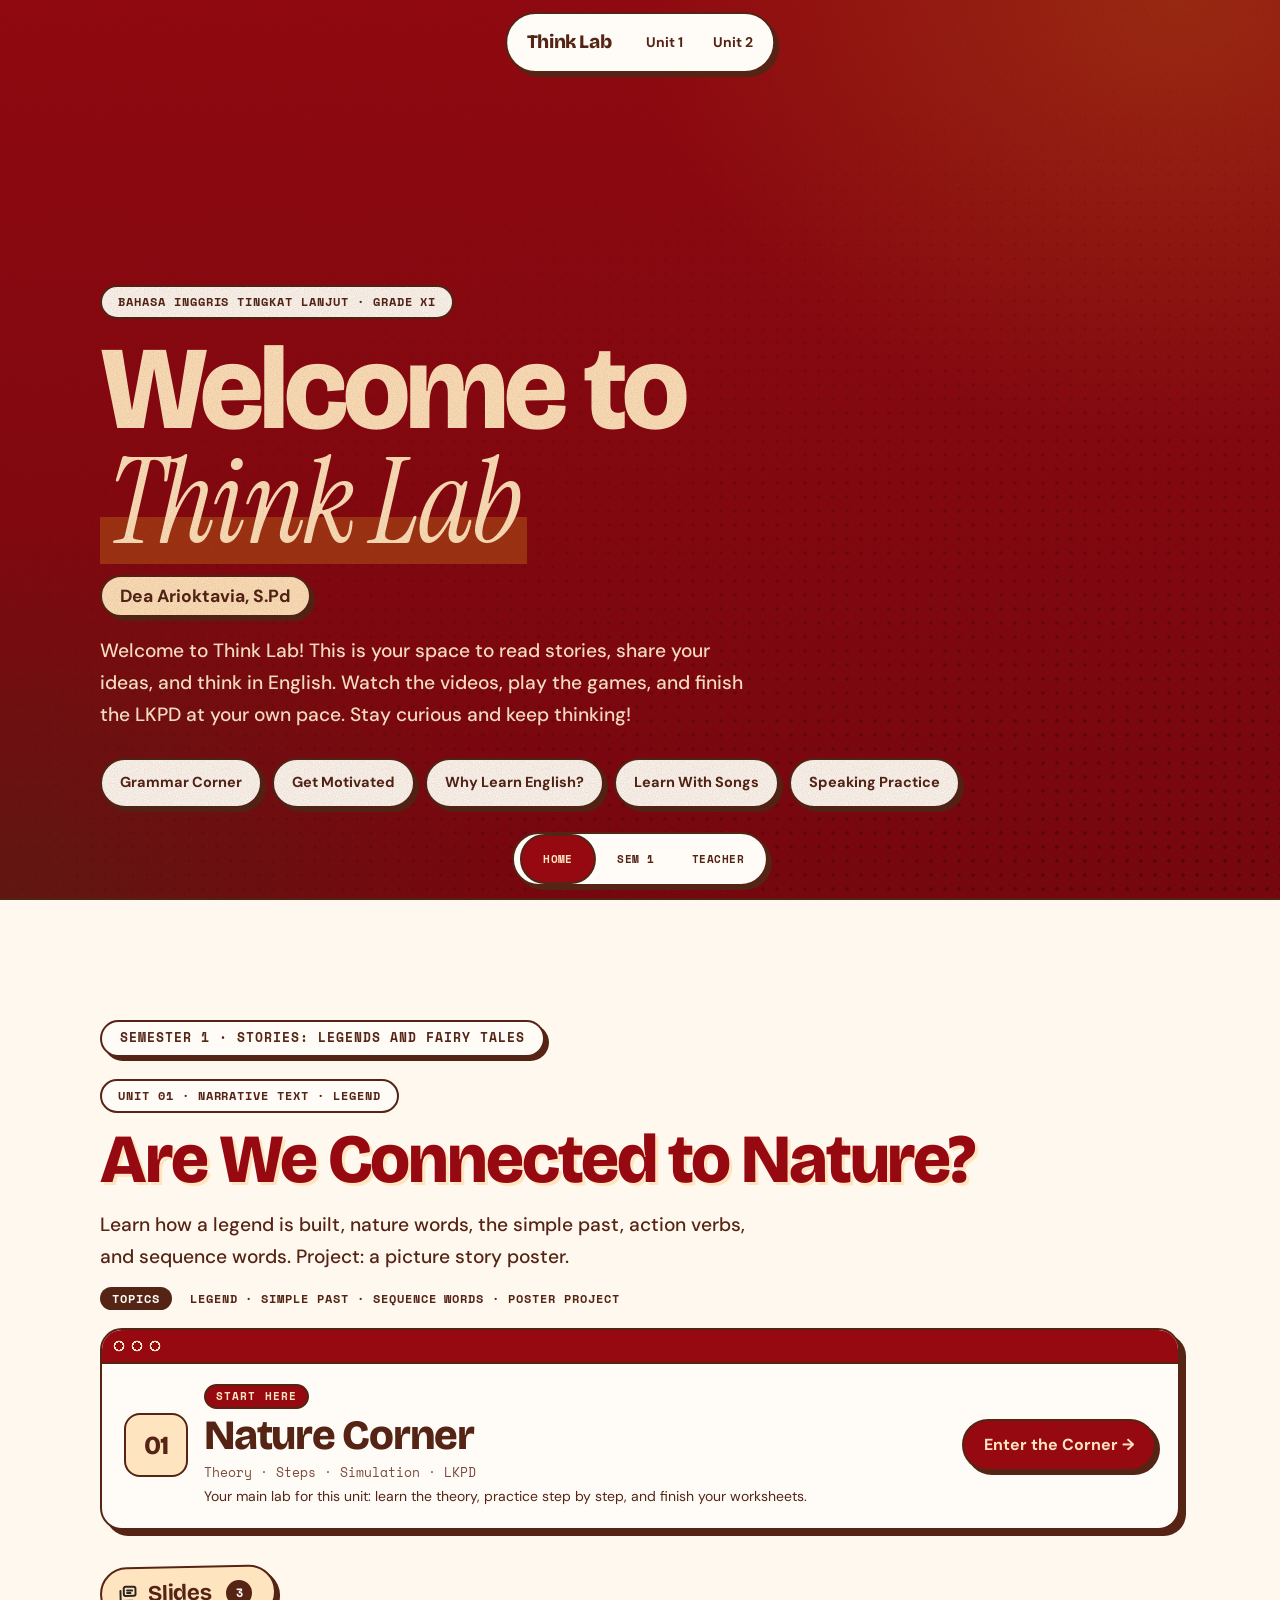
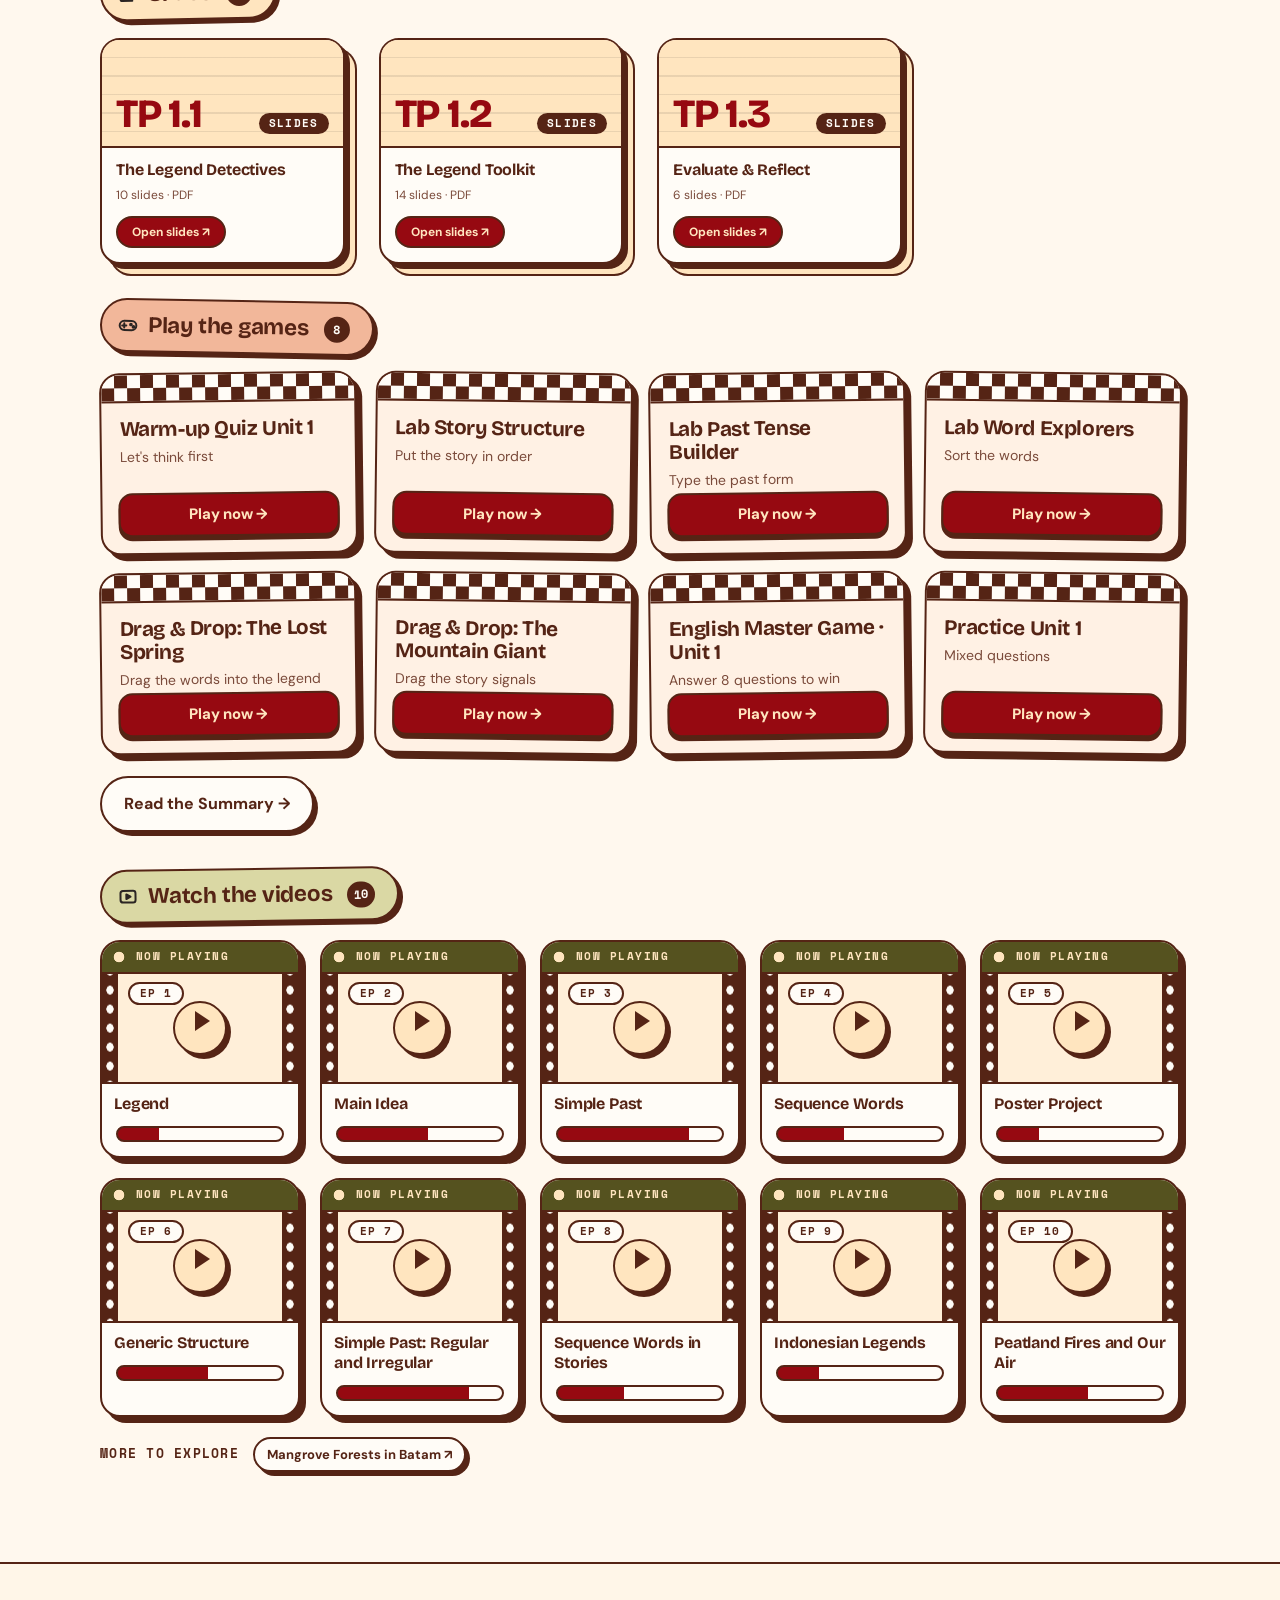
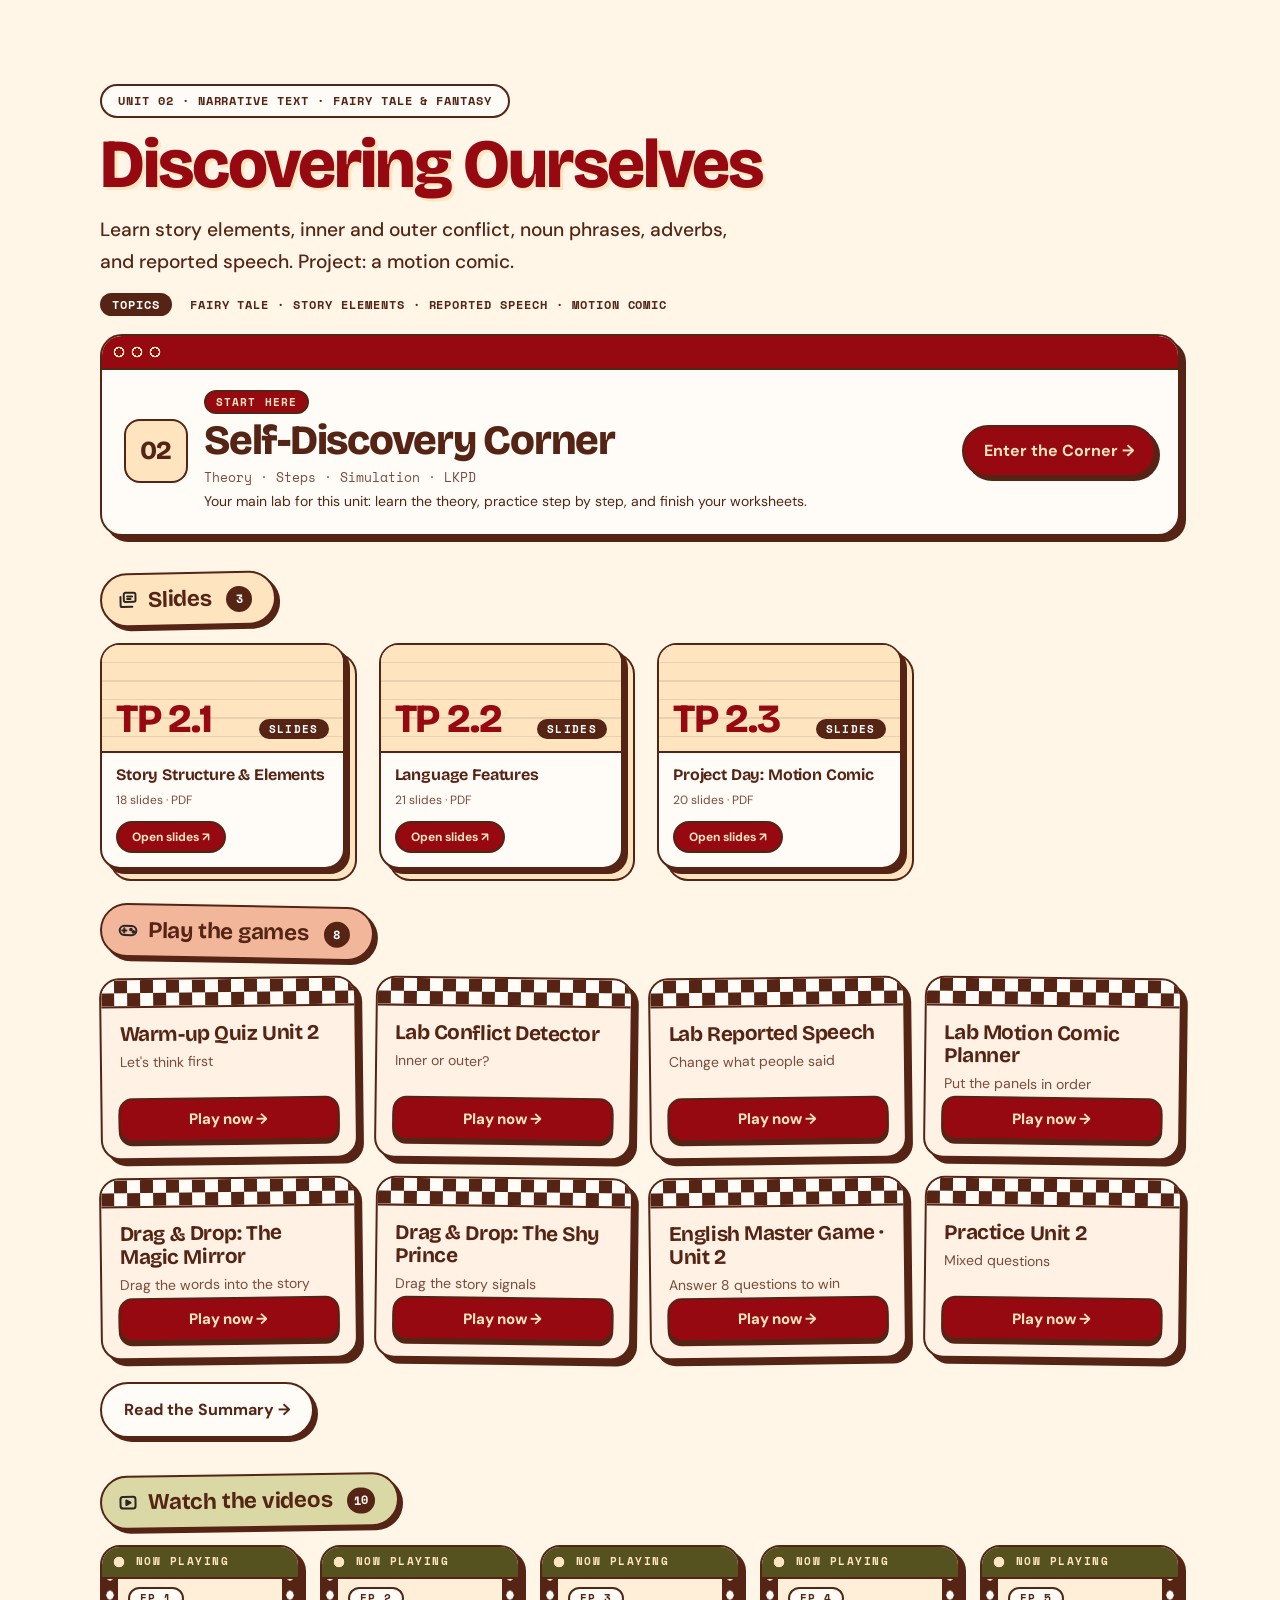
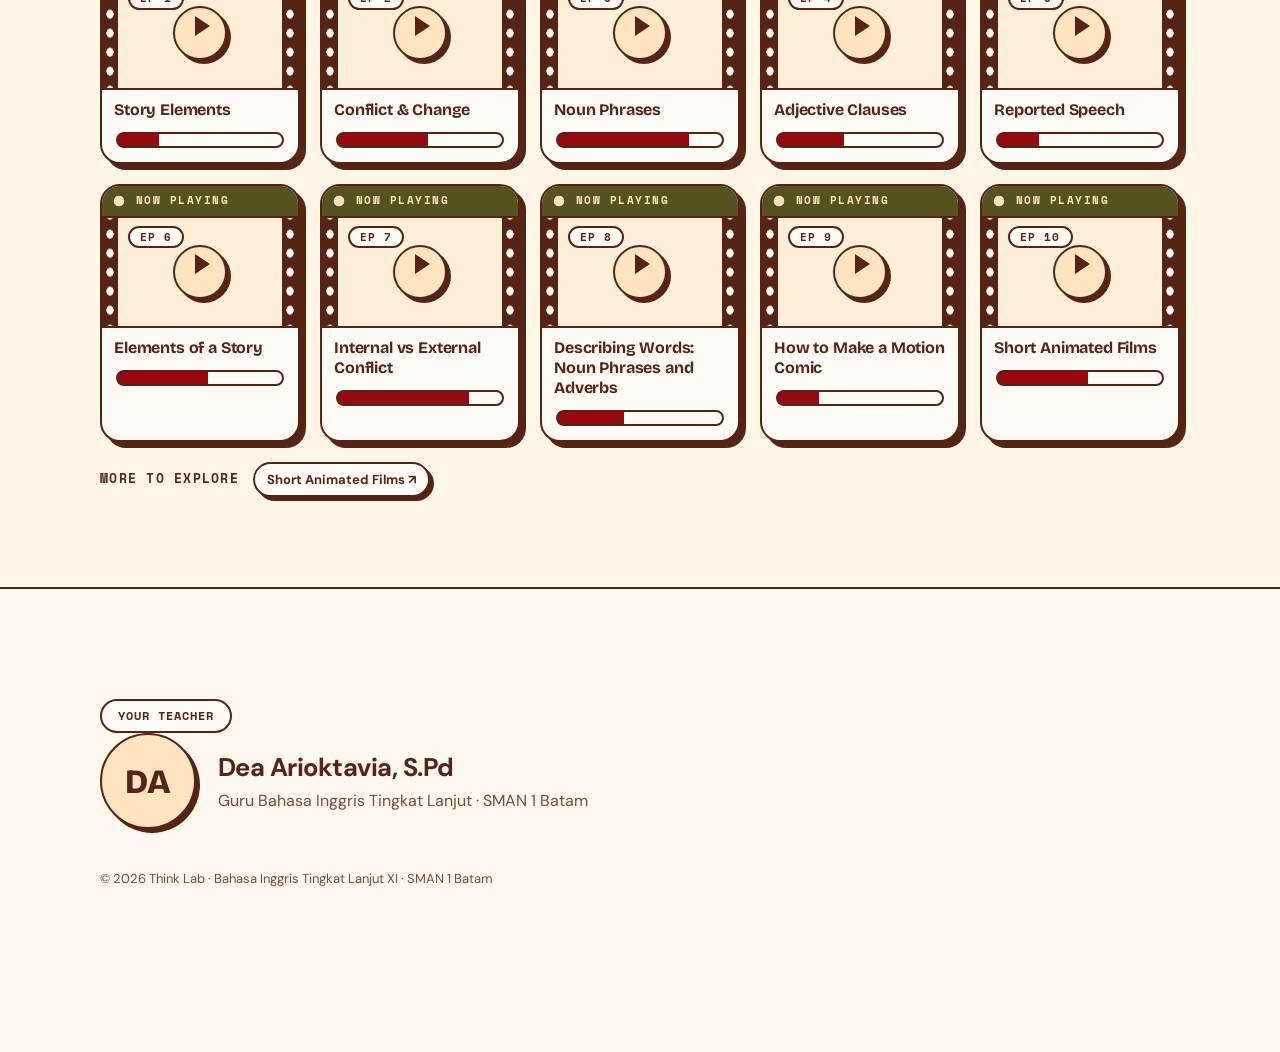
==== index.html @ 79322ef4 "Update index.htmlBump script versions for drag games" ====
<!doctype html>
<html lang="en">
<head>
<meta charset="utf-8">
<meta name="viewport" content="width=device-width, initial-scale=1, viewport-fit=cover">
<meta name="theme-color" content="#F2B5A7">
<title>Think Lab</title>
<link rel="preconnect" href="https://fonts.googleapis.com">
<link href="https://fonts.googleapis.com/css2?family=Bricolage+Grotesque:opsz,wght@12..96,400..800&family=DM+Sans:wght@400;500;600;700&family=Instrument+Serif:ital@0;1&family=Space+Mono:wght@400;700&display=swap" rel="stylesheet">
<link rel="stylesheet" href="style.css?v=1795030000">
<link rel="stylesheet" href="retro.css?v=1795030000">
<link rel="stylesheet" href="neo.css?v=1795037000">
</head>
<body>
<!-- SVG lens filter: refraction for the glass (Chromium) -->
<svg width="0" height="0" style="position:absolute" aria-hidden="true">
  <filter id="lens" x="-10%" y="-10%" width="120%" height="120%">
    <feTurbulence type="fractalNoise" baseFrequency="0.012 0.018" numOctaves="2" seed="7" result="n"/>
    <feGaussianBlur in="n" stdDeviation="2" result="nb"/>
    <feDisplacementMap in="SourceGraphic" in2="nb" scale="22" xChannelSelector="R" yChannelSelector="G"/>
  </filter>
</svg>

<!-- ===== Layer 1: content (full-bleed) ===== -->
<main id="content">
  <section class="hero tone-dark" id="beranda" data-tab="beranda"></section>
  <div id="sems"></div>
  <section class="plain tone-light" id="profil" data-tab="profil"></section>
</main>

<!-- ===== Layer 2: floating controls ===== -->
<header class="topbar glass regular" id="topbar">
  <a class="brand" href="#beranda"><span>Think Lab</span></a>
  <nav class="seg" id="seg"><i class="blob" id="segBlob"></i></nav>
</header>
<nav class="tabbar glass regular" id="tabbar"><i class="blob" id="tabBlob"></i></nav>

<div class="scrim" id="scrim" hidden></div>
<div class="sheet glass regular" id="sheet" hidden role="dialog" aria-modal="true">
  <div class="sheet-head"><b id="mt"></b><button class="xbtn glass clear" id="mx" aria-label="Tutup">✕</button></div>
  <div class="sheet-body" id="mb"></div>
</div>

<script src="data.js?v=1795340000"></script>
<script src="app.js?v=1795340000"></script>
</body>
</html>
---- style.css ----
/* =========================================================
   Lab English XI — Liquid Glass
   Layer 1 = content (full-bleed) · Layer 2 = floating glass controls
   ========================================================= */
:root{
  --font:-apple-system,BlinkMacSystemFont,"SF Pro Display","SF Pro Text",Inter,system-ui,sans-serif;
  --spring:cubic-bezier(.34,1.56,.64,1);
  --ease:cubic-bezier(.2,.8,.2,1);
  --ink:#111114; --ink2:#55556a; --paper:#f5f5f8; --paper2:#ffffff;
  --accent:#0a84ff;
  --r-xl:36px; --pad:10px; /* concentric: inner radius = outer − padding */
}
@media (prefers-color-scheme:dark){:root:not([data-theme="light"]){--ink:#f4f4f7;--ink2:#a4a4b4;--paper:#0d0d12;--paper2:#18181f}}
*{box-sizing:border-box;-webkit-tap-highlight-color:transparent}
html{scroll-behavior:smooth;scroll-padding-top:90px}
body{margin:0;font-family:var(--font);color:var(--ink);background:var(--paper);-webkit-font-smoothing:antialiased;line-height:1.5}
button{font:inherit;color:inherit;cursor:pointer;border:0;background:none}
a{color:inherit}

/* ---------- Glass material ---------- */
.glass{
  position:relative;isolation:isolate;
  --tint:255,255,255; --alpha:.16; --blur:10px;
  background:rgba(var(--tint),var(--alpha));
  -webkit-backdrop-filter:blur(var(--blur)) saturate(190%) brightness(1.04);
  backdrop-filter:blur(var(--blur)) saturate(190%) brightness(1.04);
  box-shadow:
    inset 0 1px 0 rgba(255,255,255,.55),         /* top specular line */
    inset 0 -1px 0 rgba(255,255,255,.12),
    inset 0 0 0 .5px rgba(255,255,255,.18),
    0 10px 30px -8px rgba(0,0,0,.22),            /* soft float shadow */
    0 2px 6px -2px rgba(0,0,0,.12);
}
html.lens .glass{backdrop-filter:url(#lens) blur(var(--blur)) saturate(190%) brightness(1.04)}
/* specular rim: bright on upper-left, faint elsewhere */
.glass::before{content:"";position:absolute;inset:0;border-radius:inherit;padding:1.2px;pointer-events:none;z-index:-1;
  background:linear-gradient(140deg,rgba(255,255,255,.85),rgba(255,255,255,.12) 28%,rgba(255,255,255,0) 50%,rgba(255,255,255,.08) 72%,rgba(255,255,255,.45));
  -webkit-mask:linear-gradient(#000 0 0) content-box,linear-gradient(#000 0 0);-webkit-mask-composite:xor;mask-composite:exclude}
/* moving highlight: follows pointer / device tilt */
.glass::after{content:"";position:absolute;inset:0;border-radius:inherit;pointer-events:none;z-index:-1;
  background:radial-gradient(160px 120px at var(--mx,30%) var(--my,0%),rgba(255,255,255,.35),transparent 70%);
  opacity:.7;mix-blend-mode:soft-light;transition:opacity .3s}
.glass.regular{--alpha:.22;--blur:18px}
.glass.clear{--alpha:.07;--blur:4px}
/* adaptive tint: controls flip when sitting over light content */
.on-light .glass.regular,.glass.regular.on-light{--tint:255,255,255;--alpha:.62;color:#111114}
.on-dark .glass.regular,.glass.regular.on-dark{--tint:30,30,40;--alpha:.28;color:#fff}

/* ---------- Floating top bar ---------- */
.topbar{position:fixed;z-index:30;top:max(12px,env(safe-area-inset-top));left:50%;transform:translateX(-50%);
  display:flex;align-items:center;gap:6px;padding:6px;border-radius:999px;max-width:calc(100vw - 24px);
  transition:transform .5s var(--spring),padding .4s var(--spring),background .4s,color .4s}
.brand{display:flex;align-items:center;gap:6px;padding:8px 14px;font-weight:800;text-decoration:none;white-space:nowrap;letter-spacing:-.01em}
.back{width:38px;height:38px;flex:none;border-radius:50%;display:grid;place-items:center;text-decoration:none;font-size:18px;opacity:.8}
.back:hover{opacity:1;background:rgba(127,127,127,.15)}
.seg{position:relative;display:flex;gap:2px;overflow-x:auto;scrollbar-width:none}
.seg a{position:relative;z-index:1;padding:8px 14px;border-radius:999px;text-decoration:none;font-size:14px;font-weight:600;white-space:nowrap;transition:transform .3s var(--spring),opacity .3s}
.seg a:active{transform:scale(.92)}
.blob{position:absolute;z-index:0;top:0;bottom:0;border-radius:999px;background:rgba(255,255,255,.28);
  box-shadow:inset 0 1px 0 rgba(255,255,255,.6),0 4px 14px -4px rgba(0,0,0,.25);
  transition:left .55s var(--spring),width .38s var(--spring),opacity .3s}
.on-light .blob{background:rgba(0,0,0,.07);box-shadow:inset 0 1px 0 rgba(255,255,255,.9),0 4px 14px -6px rgba(0,0,0,.25)}

/* ---------- Floating tab bar (shrinks on scroll) ---------- */
.tabbar{position:fixed;z-index:30;bottom:max(14px,env(safe-area-inset-bottom));left:50%;transform:translateX(-50%);
  display:flex;gap:2px;padding:6px;border-radius:999px;transition:padding .45s var(--spring),transform .45s var(--spring),background .4s,color .4s}
.tabbar a{position:relative;z-index:1;display:flex;flex-direction:column;align-items:center;gap:1px;min-width:64px;padding:7px 12px;border-radius:999px;text-decoration:none;
  transition:min-width .45s var(--spring),padding .45s var(--spring),transform .25s var(--spring)}
.tabbar a b{font-size:21px;line-height:1.1;transition:transform .35s var(--spring)}
.tabbar a span{font-size:11px;font-weight:600;max-height:16px;overflow:hidden;transition:max-height .35s var(--ease),opacity .25s}
.tabbar a:active{transform:scale(.88)}
.tabbar a.on b{transform:scale(1.12)}
body.compact .tabbar{padding:4px;transform:translateX(-50%) scale(.9)}
body.compact .tabbar a{min-width:46px;padding:7px 8px}
body.compact .tabbar a span{max-height:0;opacity:0}
body.compact .topbar{transform:translateX(-50%) translateY(-6px) scale(.94)}

/* ---------- Content layer ---------- */
.hero,.unit{position:relative;overflow:hidden;color:#fff;padding:120px max(24px,calc((100vw - 1080px)/2)) 90px}
.hero{min-height:100svh;display:flex;flex-direction:column;justify-content:flex-end;
  background:radial-gradient(60% 50% at 15% 20%,#5b5cff 0%,transparent 60%),radial-gradient(50% 50% at 85% 25%,#ff6fb1 0%,transparent 60%),
  radial-gradient(60% 60% at 70% 90%,#ffb35c 0%,transparent 60%),radial-gradient(50% 50% at 20% 85%,#22c1c3 0%,transparent 60%),#2a1470}
.mesh{position:absolute;inset:-20%;z-index:0;pointer-events:none}
.mesh i{position:absolute;width:42vmax;height:42vmax;border-radius:50%;filter:blur(60px);opacity:.55;animation:drift 22s var(--ease) infinite alternate}
.mesh i:nth-child(2){animation-delay:-7s;animation-duration:26s}.mesh i:nth-child(3){animation-delay:-14s;animation-duration:30s}
@keyframes drift{0%{transform:translate(0,0) scale(1)}50%{transform:translate(12vw,-8vh) scale(1.15)}100%{transform:translate(-6vw,10vh) scale(.95)}}
.hero>*:not(.mesh),.unit>*:not(.mesh){position:relative;z-index:1}
.eyebrow{font-size:13px;font-weight:700;letter-spacing:.12em;text-transform:uppercase;opacity:.85;margin:0 0 10px}
.display{font-size:clamp(2.6rem,7.5vw,5.6rem);font-weight:900;line-height:.98;letter-spacing:-.035em;margin:0 0 18px;max-width:900px}
.lede{font-size:clamp(1.05rem,1.6vw,1.3rem);max-width:640px;opacity:.92;margin:0 0 28px}
.chips{display:flex;flex-wrap:wrap;gap:10px}
.chip{display:inline-flex;align-items:center;gap:8px;padding:12px 18px;border-radius:999px;color:#fff;text-decoration:none;font-weight:600;font-size:14.5px;
  transition:transform .35s var(--spring)}
.chip:hover{transform:translateY(-2px) scale(1.03)}.chip:active{transform:scale(.95)}

.unit{min-height:92svh;background:var(--bg)}
.u-top{display:flex;align-items:center;gap:14px;margin-bottom:6px}
.u-emoji{font-size:44px;line-height:1;filter:drop-shadow(0 6px 14px rgba(0,0,0,.25))}
.u-title{font-size:clamp(2.1rem,5.5vw,4rem);font-weight:900;line-height:1;letter-spacing:-.03em;margin:4px 0 14px;max-width:880px}
.u-desk{max-width:720px;font-size:1.05rem;opacity:.92;margin:0 0 18px}
.u-tags{display:flex;flex-wrap:wrap;gap:8px;margin-bottom:34px}
.u-tags span{padding:7px 14px;border-radius:999px;font-size:13px;font-weight:600}
/* one glass container groups all activities (Clear variant over media) */
.panel{border-radius:var(--r-xl);padding:var(--pad);max-width:1080px}
.acts{display:grid;grid-template-columns:repeat(auto-fill,minmax(240px,1fr));gap:6px}
.act{display:flex;align-items:center;gap:14px;padding:14px 16px;border-radius:calc(var(--r-xl) - var(--pad));text-align:left;color:#fff;
  transition:transform .35s var(--spring),background .25s}
.act:hover{background:rgba(255,255,255,.12)}
.act:active{transform:scale(.96)}
.act .i{width:46px;height:46px;flex:none;border-radius:50%;display:grid;place-items:center;font-size:22px;background:rgba(255,255,255,.18);box-shadow:inset 0 1px 0 rgba(255,255,255,.45)}
.act b{display:block;font-size:15.5px;font-weight:700;letter-spacing:-.01em}
.act small{opacity:.8;font-size:13px}
.act .best{margin-left:auto;padding:4px 10px;border-radius:999px;background:rgba(255,255,255,.9);color:#111;font-size:12px;font-weight:700;white-space:nowrap}
.u-row{display:flex;flex-wrap:wrap;gap:10px;align-items:center;margin-top:22px}
.u-row .lbl{font-size:13px;font-weight:700;opacity:.8;margin-right:4px}
.cta{padding:14px 22px;border-radius:999px;font-weight:700;background:#fff;color:#111;box-shadow:0 10px 30px -10px rgba(0,0,0,.4);transition:transform .35s var(--spring)}
.cta:hover{transform:scale(1.04)}.cta:active{transform:scale(.95)}
.sem-label{display:inline-block;padding:7px 14px;border-radius:999px;font-size:12.5px;font-weight:700;letter-spacing:.06em;text-transform:uppercase;margin-bottom:22px}

.plain{padding:110px max(24px,calc((100vw - 1080px)/2)) 70px;background:var(--paper)}
#profil{padding-bottom:150px}
.plain h2{font-size:clamp(2rem,5vw,3.2rem);font-weight:900;letter-spacing:-.03em;margin:0 0 8px}
.plain p.sub{color:var(--ink2);font-size:1.1rem;margin:0 0 26px;max-width:640px}
.list{border-radius:28px;padding:8px;background:var(--paper2);box-shadow:0 20px 50px -24px rgba(0,0,0,.25)}
.list a{display:flex;justify-content:space-between;align-items:center;gap:12px;padding:16px 18px;border-radius:20px;text-decoration:none;font-weight:600;transition:background .2s,transform .3s var(--spring)}
.list a:hover{background:rgba(127,127,140,.1)}.list a:active{transform:scale(.98)}
.list a span{color:var(--ink2)}
.prof{display:flex;align-items:center;gap:22px}
.ava{width:96px;height:96px;border-radius:50%;flex:none;display:grid;place-items:center;font-size:34px;font-weight:900;color:#fff;background:conic-gradient(from 210deg,#5b5cff,#ff6fb1,#ffb35c,#22c1c3,#5b5cff);box-shadow:0 14px 30px -10px rgba(91,92,255,.6)}
.prof h3{margin:0;font-size:1.6rem;letter-spacing:-.02em}.prof p{margin:2px 0 0;color:var(--ink2)}
.foot{margin-top:40px;color:var(--ink2);font-size:13px}

/* ---------- Sheet (morphs from the tapped control) ---------- */
.scrim{position:fixed;inset:0;z-index:40;background:rgba(10,8,20,.28);transition:opacity .35s}
.scrim[hidden]{display:block;opacity:0;pointer-events:none}
.sheet{position:fixed;z-index:41;left:50%;top:50%;width:min(680px,calc(100vw - 24px));max-height:min(86svh,820px);transform:translate(-50%,-50%);
  display:flex;flex-direction:column;border-radius:36px;padding:10px;--alpha:.72;--blur:30px;color:var(--ink)}
.sheet[hidden]{display:none}
@media (prefers-color-scheme:dark){:root:not([data-theme="light"]) .sheet{--tint:28,28,36;--alpha:.78}}
.sheet-head{display:flex;justify-content:space-between;align-items:center;gap:10px;padding:10px 10px 10px 16px}
.sheet-head b{font-size:1.15rem;letter-spacing:-.01em}
.xbtn{width:40px;height:40px;flex:none;border-radius:50%;font-size:15px;transition:transform .3s var(--spring)}
.xbtn:active{transform:scale(.85)}
.sheet-body{overflow-y:auto;padding:4px 16px 16px;border-radius:26px}

/* activity UI inside the sheet (no hard borders: light, shadow, spacing) */
.intro{color:var(--ink2);margin:0 0 14px}
.prog{height:6px;border-radius:99px;background:rgba(127,127,140,.18);overflow:hidden;margin-bottom:16px}
.prog i{display:block;height:100%;border-radius:99px;background:var(--accent);transition:width .5s var(--spring)}
.q{font-size:1.25rem;font-weight:700;letter-spacing:-.01em;margin:0 0 16px}
.opt{display:block;width:100%;text-align:left;margin:8px 0;padding:15px 20px;border-radius:999px;background:rgba(127,127,140,.12);font-weight:500;
  transition:transform .3s var(--spring),background .2s,box-shadow .3s}
.opt:hover:not(:disabled){background:rgba(127,127,140,.2)}
.opt:active:not(:disabled){transform:scale(.97)}
.opt.right{background:#30d158;color:#fff;box-shadow:0 8px 24px -8px #30d158;transform:scale(1.02)}
.opt.wrong{background:#ff453a;color:#fff;animation:shake .4s}
.opt.gone{opacity:0;transform:scale(.6);pointer-events:none}
@keyframes shake{25%{transform:translateX(-6px)}75%{transform:translateX(6px)}}
.row{display:flex;gap:10px;flex-wrap:wrap;align-items:center;margin-top:18px}
.btn{padding:13px 22px;border-radius:999px;font-weight:700;background:var(--accent);color:#fff;box-shadow:0 10px 24px -10px var(--accent);transition:transform .3s var(--spring)}
.btn:active{transform:scale(.94)}
.btn.alt{background:rgba(127,127,140,.14);color:var(--ink);box-shadow:none}
.fb{font-weight:600;margin:12px 0 0}
.sort{list-style:none;padding:0;margin:0}
.sort li{display:flex;gap:12px;align-items:center;padding:12px 12px 12px 18px;margin:8px 0;border-radius:24px;background:rgba(127,127,140,.1);transition:transform .45s var(--spring),background .3s}
.sort li span.t{flex:1}
.mv{display:flex;flex-direction:column;gap:4px}
.mv button{width:34px;height:26px;border-radius:999px;background:rgba(127,127,140,.18);font-size:12px;transition:transform .25s var(--spring)}
.mv button:active{transform:scale(.85)}
.sort li.right,.cl.right,.fi.right{background:rgba(48,209,88,.18)}
.sort li.wrong,.cl.wrong,.fi.wrong{background:rgba(255,69,58,.16)}
.tag{display:inline-block;font-size:11px;font-weight:800;padding:3px 9px;border-radius:999px;background:var(--accent);color:#fff;margin-right:6px}
.cl,.fi{padding:14px 18px;border-radius:24px;margin:8px 0;background:rgba(127,127,140,.1)}
.cl .g{display:flex;flex-wrap:wrap;gap:6px;margin-top:10px}
.cl .g button{padding:7px 14px;border-radius:999px;background:rgba(127,127,140,.16);font-size:13px;font-weight:600;transition:transform .3s var(--spring),background .2s}
.cl .g button.pick{background:var(--accent);color:#fff;transform:scale(1.05)}
.fi{display:flex;gap:10px;align-items:center;flex-wrap:wrap}
.fi input{border:0;outline:0;border-radius:999px;padding:9px 14px;width:140px;background:var(--paper2);color:var(--ink);box-shadow:inset 0 1px 3px rgba(0,0,0,.12)}
.fi input:focus{box-shadow:0 0 0 3px rgba(10,132,255,.35)}
.result{text-align:center;padding:6px}
.big{font-size:5rem;font-weight:900;letter-spacing:-.05em;line-height:1;background:linear-gradient(135deg,#5b5cff,#ff6fb1);-webkit-background-clip:text;background-clip:text;color:transparent;animation:pop .6s var(--spring)}
@keyframes pop{from{transform:scale(.4);opacity:0}}
.cert{margin:18px auto;max-width:440px;padding:18px;border-radius:26px;text-align:left;background:rgba(127,127,140,.1)}
.name{width:100%;border:0;outline:0;border-radius:999px;padding:12px 16px;margin-bottom:10px;background:var(--paper2);color:var(--ink);box-shadow:inset 0 1px 3px rgba(0,0,0,.12)}
.game{display:grid;grid-template-columns:1fr 150px;gap:18px}
.ladder{list-style:none;margin:0;padding:6px;display:flex;flex-direction:column-reverse;gap:3px;font-size:12px;border-radius:24px;background:rgba(127,127,140,.08)}
.ladder li{padding:6px 12px;border-radius:999px;color:var(--ink2);transition:all .4s var(--spring)}
.ladder li.now{background:var(--accent);color:#fff;font-weight:700;transform:scale(1.05)}
.ladder li.done{color:#30d158;font-weight:600}
.lifeline{padding:10px 18px;border-radius:999px;font-weight:800;background:linear-gradient(135deg,#ffd60a,#ff9f0a);color:#3a2a00;transition:transform .3s var(--spring)}
.lifeline:disabled{opacity:.35}
.mat h3{margin:18px 0 6px}

@media (max-width:700px){
  .brand span{display:none}
  .hero,.unit{padding:110px 20px 120px}
  .plain{padding:90px 20px 50px}
  .acts{grid-template-columns:1fr}
  .tabbar a{min-width:56px;padding:7px 8px}
  .game{grid-template-columns:1fr}.ladder{flex-direction:row-reverse;flex-wrap:wrap}
  .sheet{top:auto;bottom:10px;transform:translateX(-50%);max-height:88svh}
  .prof{flex-direction:column;align-items:flex-start}
}
@media (prefers-reduced-motion:reduce){*{animation:none!important;transition:none!important}}
/* Sheet = Regular glass tuned for reading (no lensing on large reading surfaces) */
.sheet.glass.regular{--tint:250,250,252;--alpha:.84;--blur:40px;color:#111114}
html.lens .sheet.glass{backdrop-filter:blur(40px) saturate(190%)}
@media (prefers-color-scheme:dark){:root:not([data-theme="light"]) .sheet.glass.regular{--tint:26,26,34;--alpha:.86;color:#f4f4f7}}
---- retro.css ----
/* =========================================================
   Lab English — RETRO skin (loaded after style.css)
   Keeps every motion from the Liquid Glass version: floating bars,
   sliding blob, spring presses, shrink-on-scroll, morphing sheet, drifting shapes.
   Palette: blue #367BC7 · yellow #F3BD45 · crimson #C02656 · wine #A1204D
   ========================================================= */
:root{
  --blue:#367BC7;--yellow:#F3BD45;--red:#C02656;--wine:#A1204D;
  --cream:#FBF1DE;--cream2:#FFF9EE;--ink:#2A1A2C;--ink2:#6E5A66;
  --paper:var(--cream);--paper2:var(--cream2);--accent:var(--red);
  --ok:#2F8F5B;
  --disp:"Bungee","Rubik",system-ui,sans-serif;--font:"Rubik",system-ui,sans-serif;--mono:"Space Mono",ui-monospace,monospace;
  --sh:4px 4px 0 var(--ink);--sh2:6px 6px 0 var(--ink);
}
@media (prefers-color-scheme:dark){:root:not([data-theme="light"]){--ink:#2A1A2C;--ink2:#6E5A66;--paper:#FBF1DE;--paper2:#FFF9EE}}
body{font-family:var(--font);color:var(--ink);background:radial-gradient(rgba(42,26,44,.09) 1.2px,transparent 1.3px) 0 0/18px 18px,var(--cream)}

/* ---------- glass → retro material (same elements, same motion) ---------- */
.glass,html.lens .glass{-webkit-backdrop-filter:none;backdrop-filter:none;background:var(--cream2);color:var(--ink);
  border:3px solid var(--ink);box-shadow:var(--sh)}
.glass::before{display:none}
.glass::after{background:radial-gradient(120px 90px at var(--mx,30%) var(--my,0%),rgba(243,189,69,.45),transparent 70%);mix-blend-mode:multiply;opacity:.6}
.glass.clear{background:rgba(255,249,238,.92);border-width:2.5px;box-shadow:3px 3px 0 var(--ink)}
.on-light .glass.regular,.glass.regular.on-light{background:var(--yellow);color:var(--ink)}
.on-dark .glass.regular,.glass.regular.on-dark{background:var(--cream2);color:var(--ink)}

/* floating top bar + tab bar */
.topbar,.tabbar{border-radius:18px}
.brand{font-family:var(--disp);font-weight:400;letter-spacing:.02em;color:var(--ink)}
.seg a,.tabbar a{font-weight:700}
.blob{background:var(--blue);border:2.5px solid var(--ink);box-shadow:2px 2px 0 var(--ink);border-radius:12px}
.on-light .blob{background:var(--blue);box-shadow:2px 2px 0 var(--ink)}
.seg a.on,.tabbar a.on{color:#fff}
.seg a,.tabbar a{transition:transform .3s var(--spring),color .3s}
.back{border-radius:12px;border:2.5px solid var(--ink);background:#fff;opacity:1;box-shadow:2px 2px 0 var(--ink)}
.back:hover{background:var(--yellow)}
.tabbar a span{font-family:var(--mono);font-size:10.5px}

/* ---------- content layer ---------- */
.hero{background:var(--blue)!important;color:#fff}
.hero::after{content:"";position:absolute;left:0;right:0;bottom:0;height:54px;z-index:1;
  background:linear-gradient(var(--yellow) 0 33%,var(--red) 33% 66%,var(--wine) 66%)}
.unit{color:#fff;border-top:3px solid var(--ink)}
#u1{background:var(--yellow)!important;color:var(--ink)}
#u2{background:var(--red)!important}
#u3{background:var(--blue)!important}
#u4{background:var(--wine)!important}
/* drifting shapes stay, now as flat retro circles */
.mesh i{filter:none;opacity:1;background:rgba(255,255,255,.13)!important;border:3px solid rgba(42,26,44,.22)}
#u1 .mesh i{background:rgba(255,255,255,.28)!important}
.mesh i:nth-child(2){border-radius:28%}

.eyebrow{font-family:var(--mono);letter-spacing:.14em;opacity:1}
.display,.u-title,.plain h2{font-family:var(--disp);font-weight:400;letter-spacing:.005em;line-height:1.02}
.display{text-shadow:5px 5px 0 var(--wine)}
.u-title{text-shadow:4px 4px 0 var(--ink)}
#u1 .u-title{color:var(--red);text-shadow:4px 4px 0 var(--ink)}
.u-emoji{display:grid;place-items:center;width:64px;height:64px;border-radius:50%;background:var(--cream2);border:3px solid var(--ink);box-shadow:var(--sh);font-size:34px;filter:none}
.u-tags span,.sem-label{font-family:var(--mono);color:var(--ink)}
.chip{color:var(--ink);font-weight:700;border-radius:14px}
.chip:hover{transform:translate(-2px,-2px);box-shadow:6px 6px 0 var(--ink)}
.chip:active{transform:translate(3px,3px);box-shadow:none}

/* activity panel */
.panel{border-radius:22px}
.act{color:var(--ink);border-radius:14px}
.act:hover{background:rgba(243,189,69,.35)}
.act .i{background:var(--yellow);border:2.5px solid var(--ink);box-shadow:2px 2px 0 var(--ink)}
.act small{opacity:1;color:var(--ink2)}
.act .best{background:var(--red);color:#fff;border:2px solid var(--ink)}
.u-row .lbl{font-family:var(--mono);opacity:1}
.cta{background:var(--cream2);color:var(--ink);border:3px solid var(--ink);border-radius:14px;box-shadow:var(--sh);transition:transform .15s,box-shadow .15s}
.cta + .cta{background:var(--yellow)}
#u1 .cta + .cta{background:var(--blue);color:#fff}
.cta:hover{transform:translate(-2px,-2px);box-shadow:6px 6px 0 var(--ink)}
.cta:active{transform:translate(4px,4px);box-shadow:none}

/* plain sections */
.plain{background:transparent}
.plain p.sub{color:var(--ink2)}
.plain .eyebrow[style]{color:var(--red)!important}
#u1 .eyebrow{color:var(--wine)}
.list{background:var(--cream2);border:3px solid var(--ink);border-radius:18px;box-shadow:var(--sh2)}
.list a{border-radius:12px}
.list a:hover{background:var(--yellow)}
.ava{background:var(--yellow);color:var(--ink);font-family:var(--disp);font-weight:400;border:3px solid var(--ink);box-shadow:var(--sh)}
.foot a{color:var(--red)}

/* ---------- sheet (still morphs from the tapped control) ---------- */
.scrim{background:rgba(42,26,44,.45)}
.sheet.glass.regular,html.lens .sheet.glass{background:var(--cream2);color:var(--ink);border:3px solid var(--ink);box-shadow:8px 8px 0 var(--ink);border-radius:22px;backdrop-filter:none}
.sheet-head{border-bottom:3px solid var(--ink);margin:-10px -10px 8px;padding:14px 14px 12px 20px;border-radius:19px 19px 0 0;
  background:linear-gradient(var(--blue) 0 calc(100% - 9px),var(--yellow) 0 calc(100% - 6px),var(--red) 0 calc(100% - 3px),var(--wine) 0);color:#fff}
.sheet-head b{font-family:var(--disp);font-weight:400;letter-spacing:.02em}
.xbtn.glass{border-radius:12px;background:#fff;color:var(--ink)}
.sheet-body h3{font-family:var(--disp);font-weight:400;color:var(--blue)}
.prog{height:12px;background:#fff;border:2.5px solid var(--ink)}
.prog i{background:repeating-linear-gradient(45deg,var(--red) 0 8px,var(--wine) 8px 16px)}
.opt{background:#fff;border:2.5px solid var(--ink);border-radius:14px;box-shadow:3px 3px 0 var(--ink)}
.opt:hover:not(:disabled){background:#FDF0CF}
.opt:active:not(:disabled){transform:translate(3px,3px);box-shadow:none}
.opt.right{background:var(--ok);color:#fff;box-shadow:3px 3px 0 var(--ink)}
.opt.wrong{background:var(--red);color:#fff}
.btn{border:2.5px solid var(--ink);border-radius:14px;box-shadow:var(--sh);background:var(--red)}
.btn:active{transform:translate(4px,4px);box-shadow:none}
.btn.alt{background:#fff;color:var(--ink);box-shadow:var(--sh)}
.sort li,.cl,.fi{background:#fff;border:2.5px solid var(--ink);border-radius:14px}
.sort li.right,.cl.right,.fi.right{background:#DDF2E5}
.sort li.wrong,.cl.wrong,.fi.wrong{background:#FADDE6}
.mv button,.cl .g button{border:2px solid var(--ink);background:var(--cream2);border-radius:10px}
.cl .g button.pick{background:var(--blue);color:#fff}
.tag{background:var(--yellow);color:var(--ink);border:2px solid var(--ink)}
.fi input,.name{background:#fff;border:2.5px solid var(--ink);border-radius:10px;box-shadow:none}
.big{font-family:var(--disp);font-weight:400;background:none;color:var(--red);-webkit-text-fill-color:var(--red);text-shadow:4px 4px 0 var(--ink)}
.cert{background:var(--yellow);border:3px solid var(--ink);border-radius:16px;box-shadow:var(--sh)}
.ladder{background:#fff;border:2.5px solid var(--ink);border-radius:14px}
.ladder li{border-radius:8px}
.ladder li.now{background:var(--blue);color:#fff}
.ladder li.done{color:var(--ok)}
.lifeline{background:var(--yellow);color:var(--ink);border:2.5px solid var(--ink);box-shadow:3px 3px 0 var(--ink);border-radius:12px}

@media (max-width:700px){.hero::after{height:40px}.u-emoji{width:54px;height:54px;font-size:28px}}
.teacher-name{display:inline-block;align-self:flex-start;margin:-4px 0 18px;padding:6px 14px;border-radius:12px;background:var(--yellow);color:var(--ink);font-weight:800;font-size:1.1rem;border:3px solid var(--ink);box-shadow:var(--sh)}

/* ---------- unit: Corner card is the main entry, videos are small chips ---------- */
.u-topics{font-family:var(--mono);font-size:13px;color:var(--ink);margin:0 0 20px}
.u-topics b{letter-spacing:.08em;text-transform:uppercase;margin-right:8px}
.u-h{font-family:var(--mono);font-size:12.5px;font-weight:700;letter-spacing:.1em;text-transform:uppercase;color:var(--ink);margin:26px 0 8px}
.corner-card{display:flex;align-items:center;gap:16px;flex-wrap:wrap;max-width:1080px;margin:0;padding:18px 20px;background:var(--ink);color:var(--cream2);
  border:3px solid var(--ink);border-radius:22px;box-shadow:var(--sh2);text-decoration:none;transition:transform .15s,box-shadow .15s}
.corner-card:hover{transform:translate(-2px,-2px);box-shadow:8px 8px 0 var(--ink)}
.corner-card:active{transform:translate(4px,4px);box-shadow:none}
.cc-ic{width:62px;height:62px;flex:none;border-radius:50%;display:grid;place-items:center;font-size:30px;background:var(--yellow);border:3px solid var(--cream2)}
.cc-body{flex:1;min-width:220px;display:flex;flex-direction:column;gap:4px;align-items:flex-start}
.cc-badge{font-style:normal;font-family:var(--mono);font-size:11px;font-weight:700;letter-spacing:.1em;text-transform:uppercase;background:var(--red);color:#fff;padding:2px 8px;border-radius:6px}
.cc-name{font-family:var(--disp);font-weight:400;font-size:clamp(1.3rem,3.4vw,2rem);color:#fff;line-height:1.1}
.cc-sub{font-family:var(--mono);font-size:13px;color:var(--yellow)}
.cc-desc{font-size:14px;line-height:1.45;color:var(--cream)}
.cc-go{padding:12px 20px;border-radius:14px;background:var(--yellow);color:var(--ink);border:3px solid var(--cream2);font-weight:800;white-space:nowrap}
.u-row.vids{margin-top:26px;padding-top:16px;border-top:3px dashed rgba(42,26,44,.55)}
.u-row.vids .lbl{font-family:var(--mono);font-size:12.5px;letter-spacing:.1em;text-transform:uppercase;color:var(--ink);width:100%;margin:0 0 2px}
.u-row.vids .chip{padding:6px 12px;font-size:13px;border-radius:999px;box-shadow:2px 2px 0 var(--ink)}
@media (max-width:600px){.cc-go{width:100%;text-align:center}}

/* ---------- games: big colorful tiles ---------- */
.u-h{display:inline-block;font-family:var(--disp);font-weight:400;font-size:clamp(1.05rem,2.6vw,1.4rem);letter-spacing:.02em;text-transform:none;
  background:var(--ink);color:var(--yellow);padding:7px 16px;border-radius:12px;margin:30px 0 14px;transform:rotate(-1.5deg)}
.u-h-i{margin-right:4px}
.unit .panel.glass{background:transparent;border:0;box-shadow:none;padding:0}
.unit .acts{grid-template-columns:repeat(auto-fill,minmax(215px,1fr));gap:18px}
.unit .act{position:relative;flex-direction:column;align-items:flex-start;justify-content:flex-start;gap:8px;min-height:158px;padding:16px 16px 14px;
  background:var(--cream2);border:3px solid var(--ink);border-radius:20px;box-shadow:var(--sh2);transform:rotate(var(--rot,0deg));
  transition:transform .18s,box-shadow .18s,background .18s}
.unit .act:nth-child(4n+1){--rot:-1deg}
.unit .act:nth-child(4n+2){--rot:.8deg;background:#E4EEFA}
.unit .act:nth-child(4n+3){--rot:-.6deg;background:#FDF0CF}
.unit .act:nth-child(4n+4){--rot:1deg;background:#F8DDE6}
.unit .act:hover{transform:translate(-3px,-5px) rotate(0deg);box-shadow:10px 10px 0 var(--ink);background:#fff}
.unit .act:active{transform:translate(4px,4px);box-shadow:none}
.unit .act .i{width:64px;height:64px;font-size:32px;border:3px solid var(--ink);box-shadow:3px 3px 0 var(--ink)}
.unit .act b{font-size:17px;line-height:1.2;letter-spacing:0}
.unit .act small{font-size:13px;line-height:1.3}
.unit .act::after{content:"PLAY ▶";margin-top:auto;font-family:var(--mono);font-size:12px;font-weight:700;letter-spacing:.1em;background:var(--ink);color:var(--yellow);padding:5px 12px;border-radius:999px}
.unit .act .best{position:absolute;top:10px;right:10px;margin:0}
@media (max-width:600px){
  .unit .acts{grid-template-columns:1fr 1fr;gap:12px}
  .unit .act{min-height:150px;padding:12px}
  .unit .act .i{width:52px;height:52px;font-size:26px}
  .unit .act b{font-size:15px}
  .unit .act small{font-size:12px}
}

/* ---------- videos: poster cards with real YouTube thumbnails ---------- */
.vgrid{display:grid;grid-template-columns:repeat(auto-fill,minmax(200px,1fr));gap:20px;max-width:1080px}
.vcard{display:flex;flex-direction:column;text-decoration:none;color:var(--ink);background:var(--cream2);border:3px solid var(--ink);border-radius:18px;
  box-shadow:var(--sh2);overflow:hidden;transform:rotate(var(--vr,0deg));transition:transform .18s,box-shadow .18s}
.vcard:nth-child(odd){--vr:-.8deg}
.vcard:nth-child(even){--vr:.8deg}
.vcard:hover{transform:translate(-3px,-5px) rotate(0deg);box-shadow:10px 10px 0 var(--ink)}
.vcard:active{transform:translate(4px,4px);box-shadow:none}
.vthumb{position:relative;display:block;aspect-ratio:16/9;background:var(--yellow);border-bottom:3px solid var(--ink);overflow:hidden}
.vthumb img{position:absolute;inset:0;width:100%;height:100%;object-fit:cover;display:block}
.vplay{position:absolute;left:50%;top:50%;width:46px;height:46px;margin:-23px 0 0 -23px;border-radius:50%;background:var(--yellow);border:3px solid var(--ink);
  box-shadow:3px 3px 0 var(--ink);display:grid;place-items:center;font-style:normal;font-size:16px;padding-left:3px;transition:transform .18s}
.vcard:hover .vplay{transform:scale(1.18) rotate(-6deg)}
.vep{position:absolute;left:8px;top:8px;font-style:normal;font-family:var(--mono);font-size:11px;font-weight:700;letter-spacing:.1em;background:var(--red);color:#fff;
  padding:2px 8px;border-radius:6px;border:2px solid var(--ink)}
.vcard b{display:block;padding:10px 12px 12px;font-size:15px;line-height:1.25}
.vmore{margin-top:20px}
.vmore .lbl{font-family:var(--mono);font-size:12.5px;letter-spacing:.1em;text-transform:uppercase;color:var(--ink)}
.vmore .chip{padding:6px 12px;font-size:13px;border-radius:999px;box-shadow:2px 2px 0 var(--ink)}
@media (max-width:600px){
  .vgrid{display:flex;overflow-x:auto;scroll-snap-type:x mandatory;scroll-padding:0 20px;gap:14px;margin:0 -20px;padding:6px 20px 18px}
  .vcard{flex:0 0 70%;scroll-snap-align:start}
}

/* ---------- slides: deck cards ---------- */
.sgrid{display:grid;grid-template-columns:repeat(auto-fill,minmax(230px,1fr));gap:20px;max-width:1080px}
.scard{position:relative;display:flex;flex-direction:column;gap:6px;text-decoration:none;color:var(--ink);background:var(--cream2);border:3px solid var(--ink);border-radius:18px;
  padding:0 0 14px;box-shadow:var(--sh2),10px 10px 0 -3px var(--cream2),10px 10px 0 0 var(--ink);overflow:visible;transform:rotate(var(--sr,0deg));transition:transform .18s,box-shadow .18s}
.scard:nth-child(odd){--sr:-.7deg}
.scard:nth-child(even){--sr:.7deg}
.scard:hover{transform:translate(-3px,-5px) rotate(0deg);box-shadow:var(--sh2),12px 12px 0 -3px var(--cream2),12px 12px 0 0 var(--ink)}
.scard:active{transform:translate(4px,4px);box-shadow:none}
.s-top{display:flex;align-items:flex-end;justify-content:space-between;min-height:84px;padding:12px 14px;border-radius:14px 14px 0 0;border-bottom:3px solid var(--ink);color:#fff;background:var(--blue)}
.scard.c1 .s-top{background:var(--red)}
.scard.c2 .s-top{background:var(--wine)}
.scard.c3 .s-top{background:#2F8F5B}
.s-top em{font-style:normal;font-family:var(--disp);font-size:clamp(1.5rem,3.4vw,2rem);line-height:1;text-shadow:2px 2px 0 var(--ink)}
.s-top i{font-style:normal;font-family:var(--mono);font-size:11px;font-weight:700;letter-spacing:.12em;background:var(--yellow);color:var(--ink);padding:2px 8px;border-radius:6px;border:2px solid var(--ink)}
.scard b{display:block;padding:6px 14px 0;font-size:16px;line-height:1.25}
.scard small{padding:0 14px;font-family:var(--mono);font-size:12px;color:var(--ink2)}
.s-go{margin:6px 14px 0;align-self:flex-start;font-family:var(--mono);font-size:12px;font-weight:700;letter-spacing:.08em;text-transform:uppercase;background:var(--ink);color:var(--yellow);padding:5px 12px;border-radius:999px}
@media (max-width:600px){.sgrid{grid-template-columns:1fr 1fr;gap:16px}.scard b{font-size:14px}.s-top{min-height:70px}}
---- neo.css ----
/* =========================================================
   Think Lab: MODERN "BROWSER WINDOW" skin (loaded last, after style/retro/corner css)
   One calm palette: cream + peach + mint (lilac only as a tiny accent), warm charcoal lines.
   Shapes: every card and pop-up is a little browser window (dots, address bar, hard shadow).
   Type: Bricolage Grotesque (headings) · DM Sans (text) · Instrument Serif italic (accent) · Space Mono (labels). No emoji.
   ========================================================= */
:root,body.corner{
  --ink:#2B2523; --ink2:#6F625E;
  --cream:#FFF9EE; --cream2:#FFFDF8;
  --peach:#F9B8D0; --peach2:#FCD9E6; --peach3:#FEEEF4;
  --mint:#CBE79A; --mint2:#AAD66A; --lilac:#F2E8CF;
  /* old palette names now point to the calm palette */
  --blue:#1F6B43; --yellow:#CBE79A; --red:#C23B7A; --wine:#A02E63;
  --ok:#AAD66A; --bad:#C23B7A;
  --paper:var(--cream); --paper2:var(--cream2); --accent:#1F6B43; --u:#1F6B43;
  --disp:"Bricolage Grotesque","DM Sans",system-ui,sans-serif;
  --font:"DM Sans",system-ui,-apple-system,"Segoe UI",sans-serif;
  --serif:"Instrument Serif",Georgia,serif;
  --mono:"Space Mono",ui-monospace,Menlo,monospace;
  --sh:4px 4px 0 var(--ink); --sh2:6px 6px 0 var(--ink);
  --dots:
    radial-gradient(circle at 17px 50%,transparent 0 3.6px,#2B2523 3.6px 5.2px,transparent 5.6px),
    radial-gradient(circle at 35px 50%,transparent 0 3.6px,#2B2523 3.6px 5.2px,transparent 5.6px),
    radial-gradient(circle at 53px 50%,transparent 0 3.6px,#2B2523 3.6px 5.2px,transparent 5.6px);
  --search:url("data:image/svg+xml,%3Csvg xmlns='http://www.w3.org/2000/svg' viewBox='0 0 24 24' fill='none' stroke='%232B2523' stroke-width='2.6' stroke-linecap='round'%3E%3Ccircle cx='10.5' cy='10.5' r='6.5'/%3E%3Cpath d='M15.5 15.5L21 21'/%3E%3C/svg%3E");
}
@media (prefers-color-scheme:dark){
  :root:not([data-theme="light"]){--ink:#2B2523;--ink2:#6F625E;--paper:#FFF9EE;--paper2:#FFFDF8}
}
html{background:var(--cream)}
body,body.corner{
  font-family:var(--font);color:var(--ink);
  background:radial-gradient(rgba(43,37,35,.055) 1.2px,transparent 1.4px) 0 0/22px 22px,var(--cream);
}

/* ---------- headings ---------- */
.display,.u-title,.plain h2,.cc-name,.sheet-head b,.brand,.brand2 b,.player h2,.sheet-body h3,.u-h,.big,.unit .act b{
  font-family:var(--disp);text-transform:none}
.display{font-size:clamp(3rem,10.5vw,7.4rem);line-height:.96;font-weight:800;letter-spacing:-.035em;color:var(--ink);
  -webkit-text-stroke:0;text-shadow:none;max-width:none;margin:14px 0 18px}
.display em{font-family:var(--serif);font-style:italic;font-weight:400;letter-spacing:-.02em;padding:0 .06em;
  background:linear-gradient(transparent 60%,var(--peach) 60% 90%,transparent 90%)}
.u-title,#u1 .u-title,#u2 .u-title,#u3 .u-title,#u4 .u-title{font-size:clamp(2.2rem,6vw,4.3rem);line-height:1.02;font-weight:800;
  letter-spacing:-.03em;color:var(--ink);text-shadow:none;margin:12px 0 14px}
.plain h2{font-size:clamp(2rem,5.5vw,3.6rem);line-height:1.02;font-weight:800;letter-spacing:-.03em;text-shadow:none}
.eyebrow,.u-topics,.sem-label,.u-tags span{font-family:var(--mono);font-weight:700;letter-spacing:.08em;text-transform:uppercase;color:var(--ink)}
.eyebrow,.teacher-name{align-self:flex-start}
.eyebrow{display:inline-block;font-size:12px;background:var(--cream2);border:2px solid var(--ink);border-radius:999px;padding:6px 16px;margin:0}
.lede,.u-desk,.plain p.sub{font-family:var(--font);font-weight:500;font-size:clamp(1.02rem,1.5vw,1.2rem);line-height:1.65;color:var(--ink);opacity:1;max-width:660px}
.u-topics{font-size:12px}
.u-topics b{background:var(--ink);color:var(--cream2);border-radius:999px;padding:3px 12px;margin-right:10px}

.mesh,.bar > .stripes,.hero::after{display:none}

/* ---------- surfaces ---------- */
.glass,html.lens .glass,.glass.clear,.glass.regular,.on-light .glass.regular,.on-dark .glass.regular{
  background:var(--cream2);color:var(--ink);border:2.5px solid var(--ink);box-shadow:var(--sh);
  -webkit-backdrop-filter:none;backdrop-filter:none}
.glass::before,.glass::after{display:none}

/* ---------- floating nav: pills ---------- */
.topbar,.tabbar{border-radius:999px}
.brand{font-size:19px;font-weight:800;letter-spacing:-.02em;padding:8px 14px}
.brand span{display:inline!important}
.seg a,.tabbar a{font-weight:700;font-size:14px;border-radius:999px;color:var(--ink);text-transform:none;letter-spacing:0}
.blob,.on-light .blob{background:var(--mint);border:2.5px solid var(--ink);border-radius:999px;box-shadow:none}
.seg a.on,.tabbar a.on{color:var(--ink)}
.tabbar a b:empty,.tabbar a b:not(:has(*)):empty{display:none}
.tabbar a{min-width:76px;padding:11px 16px}
body.compact .tabbar a{min-width:60px;padding:9px 12px}
body.compact .tabbar a span{max-height:16px;opacity:1}
.tabbar a span{font-family:var(--mono);font-size:11px;font-weight:700;text-transform:uppercase;letter-spacing:.04em}
.back{border-radius:999px;background:var(--cream2)}
.back:hover{background:var(--mint)}

/* ---------- sections ---------- */
.hero{color:var(--ink);border-bottom:2.5px solid var(--ink);
  background:
    radial-gradient(55% 60% at 88% 8%,rgba(249,184,208,.8),transparent 70%),
    radial-gradient(50% 55% at 6% 96%,rgba(203,231,154,.75),transparent 70%),
    linear-gradient(180deg,#FFFAF0,#FDEFE6)!important}
.hero .eyebrow{color:var(--ink)}
.unit{color:var(--ink);border-top:0;border-bottom:2.5px solid var(--ink);min-height:0}
#u1,#u3{background:radial-gradient(rgba(43,37,35,.055) 1.2px,transparent 1.4px) 0 0/22px 22px,var(--cream)!important}
#u2,#u4{background:radial-gradient(rgba(43,37,35,.055) 1.2px,transparent 1.4px) 0 0/22px 22px,var(--peach3)!important}
.unit .u-top{margin-bottom:4px}
.u-emoji:empty,.u-h-i:empty{display:none}
.unit .eyebrow,#u1 .eyebrow,#u2 .eyebrow,#u3 .eyebrow,#u4 .eyebrow{color:var(--ink)}
.sem-label{background:var(--cream2)!important;color:var(--ink)!important;border:2.5px solid var(--ink);box-shadow:var(--sh);border-radius:999px;padding:7px 18px}
.u-tags span{border-radius:999px}
.plain{background:transparent}
.plain .eyebrow[style]{color:var(--ink)!important}

/* buttons / chips: pills */
.chip,.cta,.btn,.btn.alt,.ytlink{border:2.5px solid var(--ink);border-radius:999px;background:var(--cream2);color:var(--ink);box-shadow:var(--sh);
  font-family:var(--font);font-weight:700;letter-spacing:0;transition:transform .18s cubic-bezier(.34,1.56,.64,1),box-shadow .18s,background .18s}
.chip:hover,.cta:hover{transform:translate(-2px,-3px);box-shadow:6px 7px 0 var(--ink);background:var(--mint)}
.chip:active,.cta:active,.btn:active{transform:translate(4px,4px);box-shadow:none}
.cta + .cta,#u1 .cta + .cta,#u2 .cta + .cta,#u3 .cta + .cta,#u4 .cta + .cta{background:var(--mint);color:var(--ink)}
.btn{background:var(--mint);color:var(--ink)}
.btn.alt{background:var(--cream2);color:var(--ink)}
.act .best{position:absolute;top:5px;right:10px;margin:0;background:var(--cream2);color:var(--ink);border:2px solid var(--ink);border-radius:999px;
  font-family:var(--mono);font-size:10.5px;letter-spacing:.05em;padding:1px 9px}
.teacher-name{background:var(--mint);color:var(--ink);border:2.5px solid var(--ink);border-radius:999px;font-weight:700;box-shadow:var(--sh);padding:6px 18px}

/* section labels = address bars with a search icon */
.u-h{position:relative;display:inline-block;background:var(--cream2);color:var(--ink);border:2.5px solid var(--ink);transform:none;border-radius:999px;
  font-size:clamp(1.1rem,2.6vw,1.4rem);font-weight:700;letter-spacing:-.01em;padding:8px 22px 8px 46px;margin:36px 0 18px;box-shadow:var(--sh)}
.u-h::before{content:"";position:absolute;left:16px;top:50%;width:20px;height:20px;margin-top:-10px;background:var(--search) center/contain no-repeat}

/* ---------- window headers: dots bar for every card ---------- */
.unit .act::before,.vcard::before,.corner-card::before{content:"";display:block;flex:none;height:32px;align-self:stretch;
  background-image:var(--dots);background-color:var(--peach2);border-bottom:2.5px solid var(--ink)}

/* Corner entry card = wide window */
.corner-card{background:var(--cream2);color:var(--ink);border:2.5px solid var(--ink);border-radius:22px;box-shadow:var(--sh2);padding:0 22px 22px;overflow:hidden;gap:16px}
.corner-card::before{width:calc(100% + 44px);margin:0 -22px 4px;background-color:var(--mint)}
.corner-card:hover{transform:translate(-2px,-3px);box-shadow:8px 9px 0 var(--ink)}
.cc-ic{border-radius:16px;width:64px;height:64px;background:var(--peach);color:var(--ink);border:2.5px solid var(--ink);font-family:var(--disp);font-weight:800;font-size:26px;letter-spacing:-.02em}
.cc-ic:empty{display:none}
.cc-badge{background:var(--peach2);color:var(--ink);border:2px solid var(--ink);border-radius:999px;font-weight:700;padding:2px 10px}
.cc-name{font-size:clamp(1.7rem,4vw,2.6rem);font-weight:800;letter-spacing:-.03em;color:var(--ink)}
.cc-sub{color:var(--ink2)}
.cc-desc{color:var(--ink)}
.cc-go{background:var(--mint);color:var(--ink);border:2.5px solid var(--ink);border-radius:999px;font-weight:700;box-shadow:var(--sh)}

/* activity cards = mini windows */
.unit .panel.glass{background:transparent;border:0;box-shadow:none}
.unit .act,.unit .act:nth-child(n){transform:none;background:var(--cream2);border:2.5px solid var(--ink);border-radius:20px;box-shadow:var(--sh2);
  min-height:170px;padding:0;gap:0;overflow:hidden;justify-content:flex-start;transition:transform .2s cubic-bezier(.34,1.56,.64,1),box-shadow .2s}
.unit .act:nth-child(3n+2)::before{background-color:var(--mint)}
.unit .act:nth-child(3n)::before{background-color:var(--lilac)}
.unit .act .i:empty{display:none}
.unit .act > span:not([class]){display:block;padding:16px 18px 4px}
.unit .act b{font-weight:700;font-size:1.3rem;line-height:1.1;letter-spacing:-.02em}
.unit .act small{display:block;margin-top:6px;font-family:var(--font);font-size:14px;color:var(--ink2)}
.unit .act:hover{transform:translate(-3px,-5px) rotate(-.4deg);box-shadow:9px 10px 0 var(--ink);background:var(--cream2)}
.unit .act:active{transform:translate(4px,4px);box-shadow:none}
.unit .act::after{content:"Play \2192";margin:auto 18px 16px;background:var(--mint);color:var(--ink);border:2px solid var(--ink);border-radius:999px;
  font-family:var(--font);font-weight:700;font-size:13px;letter-spacing:0;padding:5px 14px}

/* video cards = windows with a thumbnail */
.vcard,.vcard:nth-child(n){transform:none;background:var(--cream2);border:2.5px solid var(--ink);border-radius:20px;box-shadow:var(--sh2);transition:transform .2s cubic-bezier(.34,1.56,.64,1),box-shadow .2s}
.vcard:nth-child(3n+2)::before{background-color:var(--mint)}
.vcard:nth-child(3n)::before{background-color:var(--lilac)}
.vcard:hover{transform:translate(-3px,-5px);box-shadow:9px 10px 0 var(--ink)}
.vthumb{background:var(--peach2);border-bottom:2.5px solid var(--ink)}
.vplay{width:54px;height:54px;margin:-27px 0 0 -27px;background:var(--cream2);border:2.5px solid var(--ink);border-radius:50%;font-size:0;padding:0;box-shadow:var(--sh)}
.vplay::before{content:"";display:block;border-left:15px solid var(--ink);border-top:10px solid transparent;border-bottom:10px solid transparent;margin-left:4px}
.vcard:hover .vplay{transform:scale(1.12)}
.vep{background:var(--cream2);color:var(--ink);border:2px solid var(--ink);border-radius:999px;font-family:var(--mono);padding:1px 10px}
.vcard b{font-family:var(--disp);font-weight:700;font-size:16px;letter-spacing:-.01em}
.vmore .lbl{font-family:var(--mono);color:var(--ink)}

/* slides cards */
.scard,.scard:nth-child(n){transform:none;background:var(--cream2);border:2.5px solid var(--ink);border-radius:20px;box-shadow:var(--sh2);transition:transform .2s cubic-bezier(.34,1.56,.64,1),box-shadow .2s}
.scard:hover{transform:translate(-3px,-5px);box-shadow:9px 10px 0 var(--ink)}
.s-top{color:var(--ink);background:var(--peach)!important;border-radius:17px 17px 0 0;border-bottom:2.5px solid var(--ink)}
.scard.c1 .s-top{background:var(--mint)!important}
.scard.c2 .s-top{background:var(--lilac)!important}
.scard.c3 .s-top{background:var(--peach2)!important}
.s-top em{font-family:var(--disp);font-weight:800;letter-spacing:-.03em;text-shadow:none;font-size:clamp(1.8rem,4vw,2.5rem);color:var(--ink)}
.s-top i{background:var(--cream2);color:var(--ink);border:2px solid var(--ink);border-radius:999px;padding:2px 10px}
.scard b{font-family:var(--disp);font-weight:700;letter-spacing:-.01em}
.scard small{font-family:var(--font);color:var(--ink2)}
.s-go{background:var(--mint);color:var(--ink);border:2px solid var(--ink);border-radius:999px;font-family:var(--font);font-weight:700;letter-spacing:0;text-transform:none;padding:5px 14px}

/* lists / profile */
.list{background:var(--cream2);border:2.5px solid var(--ink);border-radius:22px;box-shadow:var(--sh2)}
.list a{border-radius:14px;font-weight:700}
.list a:hover{background:var(--mint)}
.ava{background:var(--peach);color:var(--ink);border:2.5px solid var(--ink);border-radius:50%;box-shadow:var(--sh);font-family:var(--disp);font-weight:800}
.foot a{color:var(--ink);text-decoration:underline}

/* ---------- pop-up = browser window with tab, dots and address bar ---------- */
.scrim{background:rgba(43,37,35,.32)}
.sheet.glass.regular,html.lens .sheet.glass{background:var(--cream2);border:2.5px solid var(--ink);border-radius:24px;box-shadow:9px 9px 0 var(--ink)}
.sheet-head{display:flex;align-items:center;gap:12px;background:var(--peach);color:var(--ink);border-bottom:2.5px solid var(--ink);border-radius:21px 21px 0 0;padding:12px 14px 12px 16px}
.sheet-head::before{content:"";flex:none;width:62px;height:18px;background-image:var(--dots)}
.sheet-head b{flex:1;min-width:0;display:flex;align-items:center;gap:8px;background:var(--cream2);border:2.5px solid var(--ink);border-radius:999px;
  padding:7px 16px;font-size:1rem;font-weight:700;letter-spacing:-.01em;overflow:hidden;white-space:nowrap;text-overflow:ellipsis}
.sheet-head b::before{content:"";flex:none;width:16px;height:16px;background:var(--search) center/contain no-repeat}
.xbtn.glass{background:var(--cream2);color:var(--ink);border-radius:50%;width:40px;height:40px}
.xbtn.glass:hover{background:var(--mint)}
.sheet-body h3{color:var(--ink);font-weight:800;letter-spacing:-.02em;text-decoration:underline;text-decoration-color:var(--peach);text-decoration-thickness:6px;text-underline-offset:3px}
.prog{background:var(--cream2);border:2.5px solid var(--ink);border-radius:999px;height:16px;overflow:hidden}
.prog i{background:var(--mint2);border-radius:999px;border-right:2.5px solid var(--ink)}
.q{font-family:var(--disp);font-weight:700;letter-spacing:-.02em}
.opt{background:var(--cream2);border:2.5px solid var(--ink);border-radius:18px;box-shadow:var(--sh);font-weight:600;transition:transform .2s cubic-bezier(.34,1.56,.64,1),box-shadow .2s,background .2s}
.opt:hover:not(:disabled){background:var(--peach3);transform:translate(-2px,-2px);box-shadow:6px 6px 0 var(--ink)}
.opt:active:not(:disabled){transform:translate(3px,3px);box-shadow:none}
.opt.right{background:var(--mint);color:var(--ink);box-shadow:var(--sh)}
.opt.wrong{background:var(--peach);color:var(--ink)}
.sort li,.cl,.fi{background:var(--cream2);border:2.5px solid var(--ink);border-radius:18px}
.sort li.right,.cl.right,.fi.right{background:var(--mint)}
.sort li.wrong,.cl.wrong,.fi.wrong{background:var(--peach)}
.mv button,.cl .g button{border:2px solid var(--ink);background:var(--cream2);border-radius:999px}
.cl .g button.pick{background:var(--mint2);color:var(--ink)}
.tag{background:var(--mint);color:var(--ink);border:2px solid var(--ink);border-radius:999px}
.fi input,.name{background:var(--cream2);border:2.5px solid var(--ink);border-radius:999px;color:var(--ink)}
.big{color:var(--ink);-webkit-text-fill-color:var(--ink);-webkit-text-stroke:0;font-weight:800;letter-spacing:-.04em;
  background:linear-gradient(transparent 62%,var(--mint) 62% 92%,transparent 92%);text-shadow:none;font-size:6rem}
.cert{background:var(--peach2);border:2.5px solid var(--ink);border-radius:20px}
.ladder{background:var(--cream2);border:2.5px solid var(--ink);border-radius:18px}
.ladder li.now{background:var(--mint);color:var(--ink)}
.ladder li.done{color:var(--ink2);text-decoration:line-through}
.lifeline{background:var(--mint);color:var(--ink);border:2.5px solid var(--ink);box-shadow:var(--sh);border-radius:999px;font-weight:700}

/* =========================================================
   CORNER pages (corner.html) and Grammar page
   ========================================================= */
.bar{background:var(--cream2);color:var(--ink);border:2.5px solid var(--ink);border-radius:24px;box-shadow:var(--sh2);padding:10px 14px}
.back2{background:var(--peach);color:var(--ink);border-radius:50%}
.logo{background:var(--peach);color:var(--ink);border:2.5px solid var(--ink);border-radius:16px;font-family:var(--disp);font-weight:800;font-size:19px;letter-spacing:-.02em;box-shadow:none}
.brand2 b{font-size:20px;font-weight:800;letter-spacing:-.02em;text-shadow:none;color:var(--ink)}
.brand2 b span{font-family:var(--font)}
.brand2 small{font-family:var(--mono);color:var(--ink2);opacity:1}
.tabs2 a{font-weight:700;text-transform:none;font-size:14.5px;letter-spacing:0;color:var(--ink);border-radius:999px}
.tabs2 a:hover{border-color:var(--ink)}
.tabs2 a.on{background:var(--mint);color:var(--ink);border-color:var(--ink);box-shadow:none}
.units{border-left:2.5px dashed rgba(43,37,35,.3)}
.units a{width:40px;height:36px;border-radius:999px;font-family:var(--mono);font-weight:700;font-size:12px;color:var(--ink);opacity:.7}
.units a.on{background:var(--mint);color:var(--ink);border-color:var(--ink);opacity:1}
.pane,.card,.panel2,.view .box{border-radius:20px}
.pane h2,.pane h3,.pane h4,.part-h h4,.corner h2,.corner h3{font-family:var(--disp);font-weight:800;text-transform:none;letter-spacing:-.02em}
.ttl{font-family:var(--disp);font-weight:800;letter-spacing:-.03em}
.ttl em{font-family:var(--serif);font-style:italic;font-weight:400;color:var(--ink);text-shadow:none;background:linear-gradient(transparent 60%,var(--peach) 60% 90%,transparent 90%)}
.corner .goal b,.pane li::before{color:var(--wine)}
.corner .tbl th{background:var(--mint)}
.corner .pill,.pills a{border-radius:999px;font-weight:700}
.corner .pill.on,.pills a.on{background:var(--mint)!important;color:var(--ink)!important}
.nums button{border-radius:12px;font-family:var(--mono);font-weight:700}
.nums button.ok{background:var(--ok);color:var(--ink)}
.nums button.bad{background:var(--peach);color:var(--ink)}
.opts button.ok span{background:var(--mint2);color:var(--ink)}
.opts button.bad span{background:var(--peach);color:var(--ink)}
.gwrap .list button.on{background:var(--mint)}
.list button b{color:var(--ink);font-weight:700}
.player h2{font-size:clamp(1.5rem,3vw,2.2rem);font-weight:800;letter-spacing:-.03em;color:var(--ink)}

/* =========================================================
   THREE SECTION IDENTITIES: Slides = paper deck (pink) · Games = arcade (lime) · Videos = film player (cream)
   ========================================================= */
:root,body.corner{
  --i-slides:url("data:image/svg+xml,%3Csvg xmlns='http://www.w3.org/2000/svg' viewBox='0 0 24 24' fill='none' stroke='%232B2523' stroke-width='2.4' stroke-linejoin='round' stroke-linecap='round'%3E%3Crect x='7' y='3' width='14' height='11' rx='2'/%3E%3Cpath d='M3 8v10a2 2 0 0 0 2 2h12'/%3E%3Cpath d='M11 7.5h6M11 10.5h4'/%3E%3C/svg%3E");
  --i-games:url("data:image/svg+xml,%3Csvg xmlns='http://www.w3.org/2000/svg' viewBox='0 0 24 24' fill='none' stroke='%232B2523' stroke-width='2.4' stroke-linejoin='round' stroke-linecap='round'%3E%3Crect x='2' y='7' width='20' height='11' rx='5.5'/%3E%3Cpath d='M7.5 10v5M5 12.5h5'/%3E%3Ccircle cx='15.5' cy='11.2' r='1' fill='%232B2523'/%3E%3Ccircle cx='18.5' cy='14' r='1' fill='%232B2523'/%3E%3C/svg%3E");
  --i-video:url("data:image/svg+xml,%3Csvg xmlns='http://www.w3.org/2000/svg' viewBox='0 0 24 24' fill='none' stroke='%232B2523' stroke-width='2.4' stroke-linejoin='round' stroke-linecap='round'%3E%3Crect x='3' y='5' width='18' height='14' rx='3'/%3E%3Cpath d='M10 9.2l5 2.8-5 2.8z' fill='%232B2523'/%3E%3C/svg%3E");
}
.u-h .u-n{display:inline-grid;place-items:center;min-width:26px;height:26px;margin-left:10px;padding:0 7px;border-radius:999px;background:var(--ink);color:var(--cream2);
  font-family:var(--mono);font-size:12px;font-weight:700;letter-spacing:0;vertical-align:2px}
.h-slides{background:var(--peach);transform:rotate(-1.2deg)}
.h-slides::before{background-image:var(--i-slides)}
.h-games{background:var(--mint);transform:rotate(1deg)}
.h-games::before{background-image:var(--i-games)}
.h-videos{background:var(--lilac);transform:rotate(-.8deg)}
.h-videos::before{background-image:var(--i-video)}

/* ---------- SLIDES: stacked paper deck ---------- */
.sgrid{gap:30px 34px}
.scard,.scard:nth-child(n){box-shadow:5px 5px 0 var(--ink),11px 11px 0 -1px var(--peach),11px 11px 0 1px var(--ink)}
.scard:hover{transform:translate(-3px,-5px) rotate(-.6deg);box-shadow:7px 8px 0 var(--ink),14px 15px 0 -1px var(--peach),14px 15px 0 1px var(--ink)}
.scard .s-top,.scard.c1 .s-top,.scard.c2 .s-top,.scard.c3 .s-top{min-height:108px;background-color:var(--peach)!important;
  background-image:repeating-linear-gradient(180deg,transparent 0 17px,rgba(43,37,35,.1) 17px 18.5px)!important}
.scard .s-top i{background:var(--ink);color:var(--cream2);border:0}

/* ---------- GAMES: arcade cartridges ---------- */
.unit .acts .act:nth-child(n){background:#F6FAE6}
.unit .acts .act:nth-child(n)::before{height:26px;background:repeating-conic-gradient(var(--ink) 0 25%,var(--cream2) 0 50%) 0 0/26px 26px;border-bottom:2.5px solid var(--ink)}
.unit .acts .act:nth-child(odd){transform:rotate(-.7deg)}
.unit .acts .act:nth-child(even){transform:rotate(.7deg)}
.unit .acts .act:nth-child(n):hover{transform:translate(-3px,-5px) rotate(0deg);background:#F6FAE6}
.unit .acts .act:nth-child(n)::after{content:"Play now \2192";align-self:stretch;margin:auto 16px 16px;text-align:center;border:2.5px solid var(--ink);border-radius:14px;
  padding:9px 12px;background:var(--mint);font-family:var(--font);font-weight:800;font-size:15px;box-shadow:0 4px 0 var(--ink);transition:transform .15s,box-shadow .15s,background .15s}
.unit .acts .act:nth-child(n):hover::after{background:var(--peach)}
.unit .acts .act:nth-child(n):active::after{transform:translateY(4px);box-shadow:0 0 0 var(--ink)}

/* ---------- VIDEOS: film player ---------- */
.vgrid .vcard:nth-child(n)::before{content:"NOW PLAYING";display:flex;align-items:center;height:30px;padding:0 14px 0 34px;font-family:var(--mono);font-size:10.5px;font-weight:700;
  letter-spacing:.14em;background:radial-gradient(circle at 17px 50%,var(--red) 0 5px,transparent 5.6px),var(--lilac);border-bottom:2.5px solid var(--ink)}
.vthumb::before,.vthumb::after{content:"";position:absolute;top:0;bottom:0;width:16px;z-index:2;background-color:var(--ink);
  background-image:radial-gradient(var(--cream2) 3.4px,transparent 3.9px);background-size:16px 19px;background-position:center}
.vthumb::before{left:0}
.vthumb::after{right:0}
.vthumb .vep{left:26px}
.vplay{background:var(--peach)}
.vgrid .vcard::after{content:"";height:12px;margin:0 14px 14px;border:2.5px solid var(--ink);border-radius:999px;
  background:linear-gradient(90deg,var(--peach) var(--p,40%),var(--cream2) var(--p,40%))}
.vcard:nth-child(4n+1){--p:25%}
.vcard:nth-child(4n+2){--p:55%}
.vcard:nth-child(4n+3){--p:80%}
.vcard:nth-child(4n){--p:40%}

/* =========================================================
   PALETTE: Raiz #552415 · Trama #A13413 · Barbante #FFE5BF · Afeto #960911 (dominant red) · Entremeio #55521F
   ========================================================= */
:root,body.corner{
  --ink:#552415; --ink2:#7A4A3A;
  --cream:#FFF8EE; --cream2:#FFFCF7;
  --peach:#FFE5BF; --peach2:#FFEFD9; --peach3:#FFF6E8;
  --mint:#DAD8A4; --mint2:#C4C17F; --lilac:#F3D4A8;
  --blue:#55521F; --yellow:#FFE5BF; --red:#960911; --wine:#A13413;
  --ok:#C9C98A; --bad:#960911;
  --accent:#960911; --u:#960911;
  --rust:#A13413; --olive:#55521F;
  --dots:
    radial-gradient(circle at 17px 50%,transparent 0 3.6px,#552415 3.6px 5.2px,transparent 5.6px),
    radial-gradient(circle at 35px 50%,transparent 0 3.6px,#552415 3.6px 5.2px,transparent 5.6px),
    radial-gradient(circle at 53px 50%,transparent 0 3.6px,#552415 3.6px 5.2px,transparent 5.6px);
  --dots-c:
    radial-gradient(circle at 17px 50%,transparent 0 3.6px,#FFE5BF 3.6px 5.2px,transparent 5.6px),
    radial-gradient(circle at 35px 50%,transparent 0 3.6px,#FFE5BF 3.6px 5.2px,transparent 5.6px),
    radial-gradient(circle at 53px 50%,transparent 0 3.6px,#FFE5BF 3.6px 5.2px,transparent 5.6px);
}
@media (prefers-color-scheme:dark){
  :root:not([data-theme="light"]){--ink:#552415;--ink2:#7A4A3A;--paper:#FFF8EE;--paper2:#FFFCF7}
}
.hero{color:var(--peach);
  background:
    radial-gradient(60% 70% at 92% 0%,rgba(161,52,19,.8),transparent 70%),
    radial-gradient(55% 60% at 0% 100%,rgba(85,36,21,.6),transparent 70%),
    linear-gradient(180deg,#960911,#7C0710)!important}
.hero .display{color:var(--peach)}
.display em{background:linear-gradient(transparent 60%,var(--rust) 60% 90%,transparent 90%)}
.hero .lede{color:#FFEBD0}
.u-title,#u1 .u-title,#u2 .u-title,#u3 .u-title,#u4 .u-title{color:var(--red);text-shadow:3px 3px 0 var(--peach)}
.plain h2{color:var(--red);text-shadow:3px 3px 0 var(--peach)}
.blob,.on-light .blob{background:var(--red)}
.seg a.on,.tabbar a.on{color:var(--peach)}
.cta + .cta,#u1 .cta + .cta,#u2 .cta + .cta,#u3 .cta + .cta,#u4 .cta + .cta,.btn,.cc-go,.s-go{background:var(--red);color:var(--peach)}
.teacher-name{background:var(--peach);color:var(--ink)}
.corner-card::before{background-color:var(--red);background-image:var(--dots-c)}
.cc-badge{background:var(--red);color:var(--peach)}
.scard .s-top em{color:var(--red)}
.sheet-head{background:var(--red)}
.sheet-head::before{background-image:var(--dots-c)}
.opt.wrong,.sort li.wrong,.cl.wrong,.fi.wrong,.nums button.bad,.opts button.bad span{background:#F2B49A}
.logo{background:var(--red);color:var(--peach)}
.tabs2 a.on,.units a.on{background:var(--red);color:var(--peach)}
.corner .pill.on,.pills a.on{background:var(--red)!important;color:var(--peach)!important}
.h-games{background:#F2B79A}
.h-videos{background:var(--mint)}

/* games: shake on hover */
.unit .acts .act:nth-child(n){background:#FFF1E4}
.unit .acts .act:nth-child(n)::after{background:var(--red);color:var(--peach)}
.unit .acts .act:nth-child(n):hover{background:#FFF1E4;animation:buzz .32s linear infinite}
.unit .acts .act:nth-child(n):hover::after{background:var(--rust)}
@keyframes buzz{
  0%,100%{transform:translate(-3px,-5px) rotate(0deg)}
  20%{transform:translate(-5px,-4px) rotate(-1.3deg)}
  40%{transform:translate(-1px,-6px) rotate(1.3deg)}
  60%{transform:translate(-5px,-6px) rotate(-1deg)}
  80%{transform:translate(-1px,-4px) rotate(1deg)}
}

/* videos: olive film header, red timeline */
.vgrid .vcard:nth-child(n)::before{color:var(--peach);background:radial-gradient(circle at 17px 50%,var(--peach) 0 5px,transparent 5.6px),var(--olive)}
.vgrid .vcard::after{background:linear-gradient(90deg,var(--red) var(--p,40%),var(--cream2) var(--p,40%))}

/* =========================================================
   PLAIN BACKGROUNDS + PAPER GRAIN. Only the hero gets faint dark dots over its red gradient.
   ========================================================= */
:root,body.corner{
  --grain:url("data:image/svg+xml,%3Csvg xmlns='http://www.w3.org/2000/svg' width='160' height='160'%3E%3Cfilter id='n'%3E%3CfeTurbulence type='fractalNoise' baseFrequency='.8' numOctaves='2' stitchTiles='stitch'/%3E%3CfeColorMatrix values='0 0 0 0 .33 0 0 0 0 .14 0 0 0 0 .08 0 0 0 .6 0'/%3E%3C/filter%3E%3Crect width='100%25' height='100%25' filter='url(%23n)'/%3E%3C/svg%3E");
}
body,body.corner{background:var(--cream)}
body::after{content:"";position:fixed;inset:0;pointer-events:none;z-index:5;background-image:var(--grain);opacity:.4;mix-blend-mode:multiply}
.hero::before{content:"";position:absolute;inset:0;z-index:0;pointer-events:none;
  background:radial-gradient(rgba(40,4,4,.38) 1.6px,transparent 2.1px) 0 0/14px 14px;
  -webkit-mask-image:radial-gradient(135% 115% at 100% 100%,#000,transparent 80%);mask-image:radial-gradient(135% 115% at 100% 100%,#000,transparent 80%)}
.hero::after{display:none}
#u1,#u3{background:var(--cream)!important}
#u2,#u4{background:var(--peach3)!important}
.unit::before{display:none}

@media (max-width:700px){
  .display{font-size:clamp(2.8rem,15vw,5rem)}
  .unit .act b{font-size:1.15rem}
  .tabbar a{min-width:64px;padding:9px 12px}
}
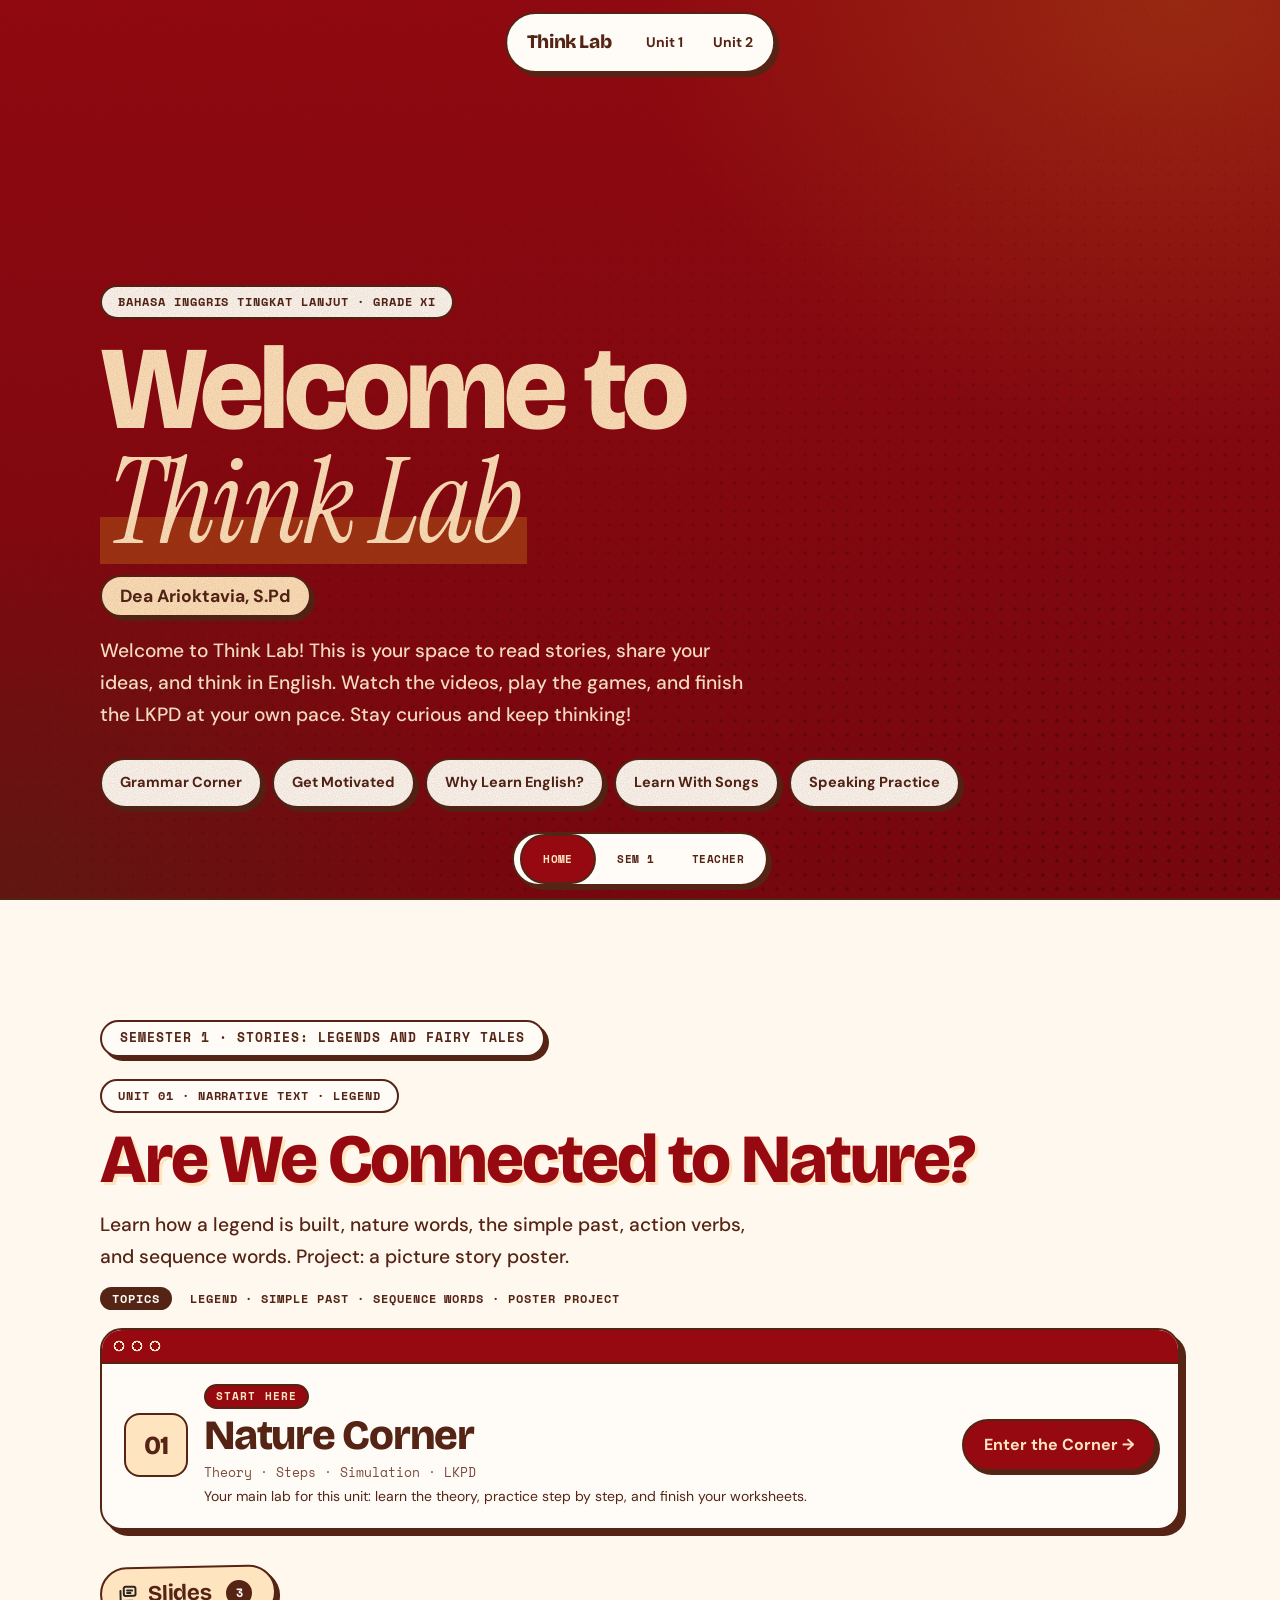
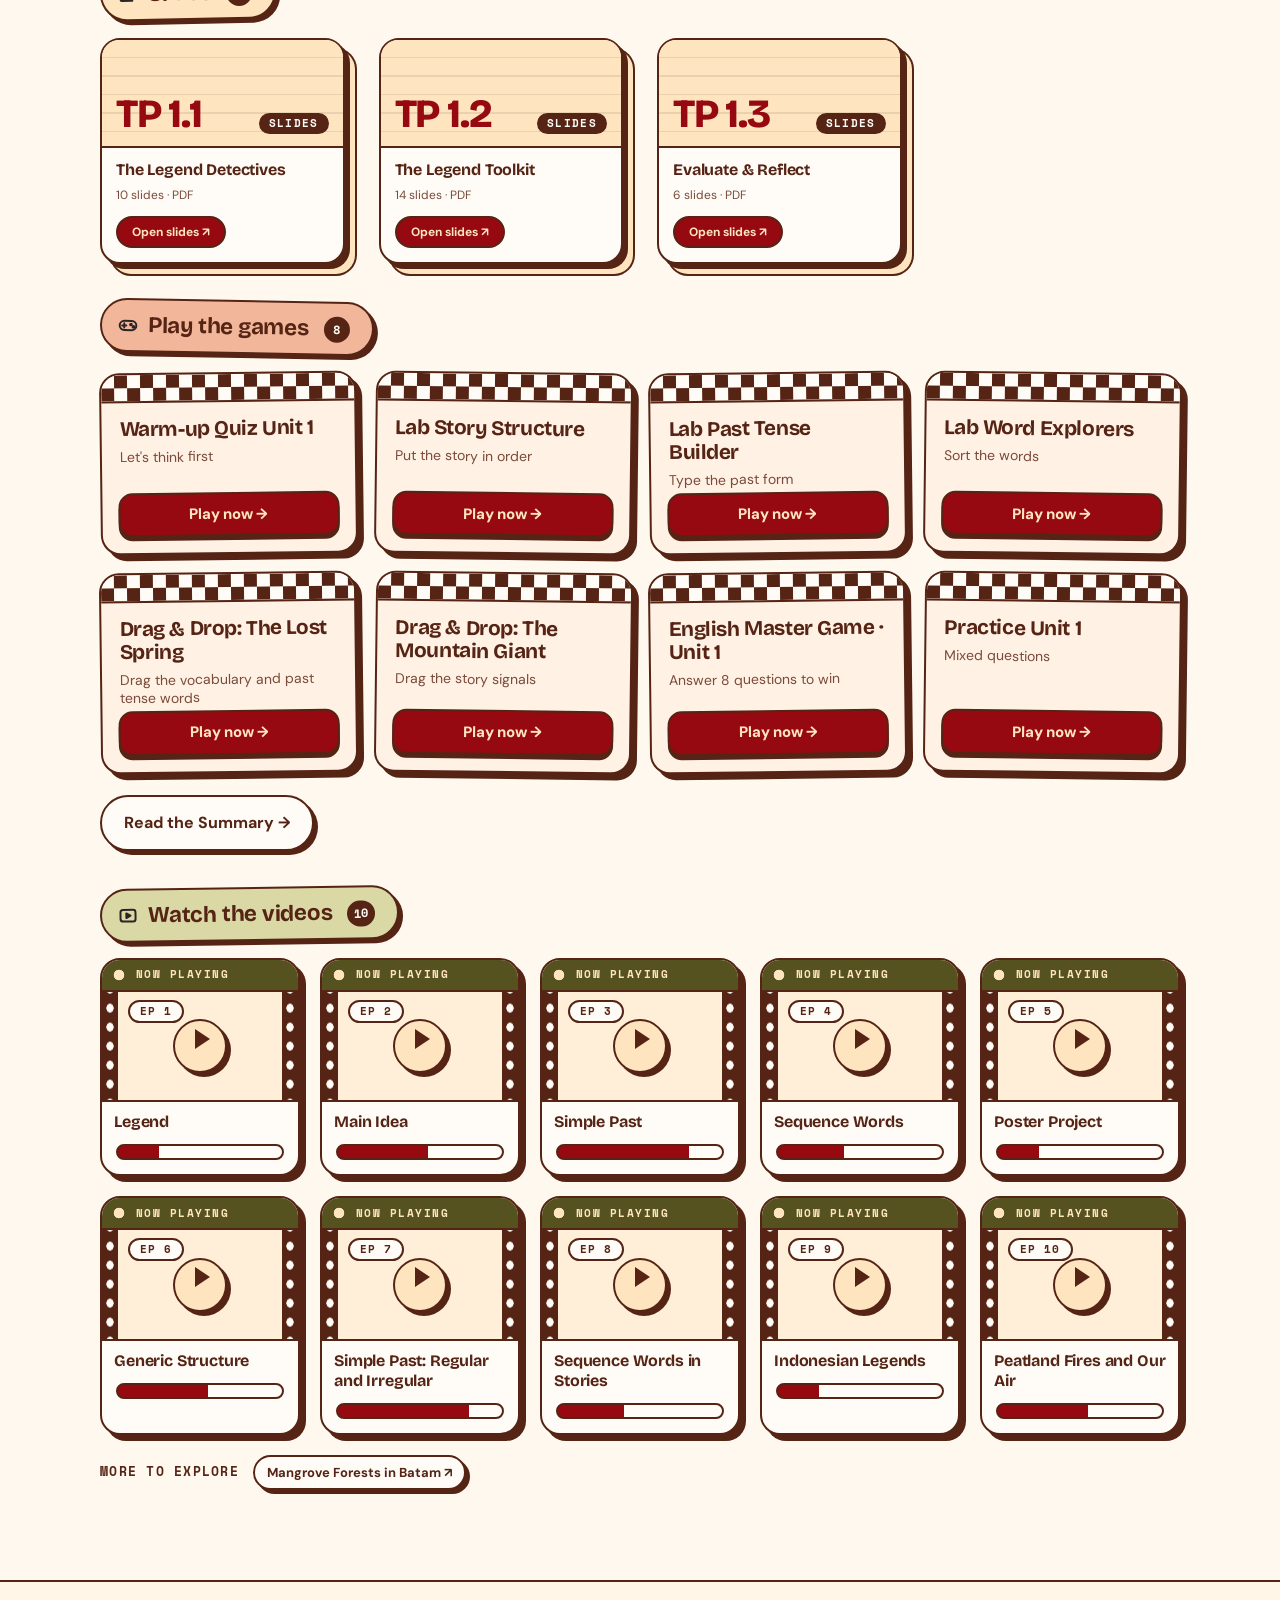
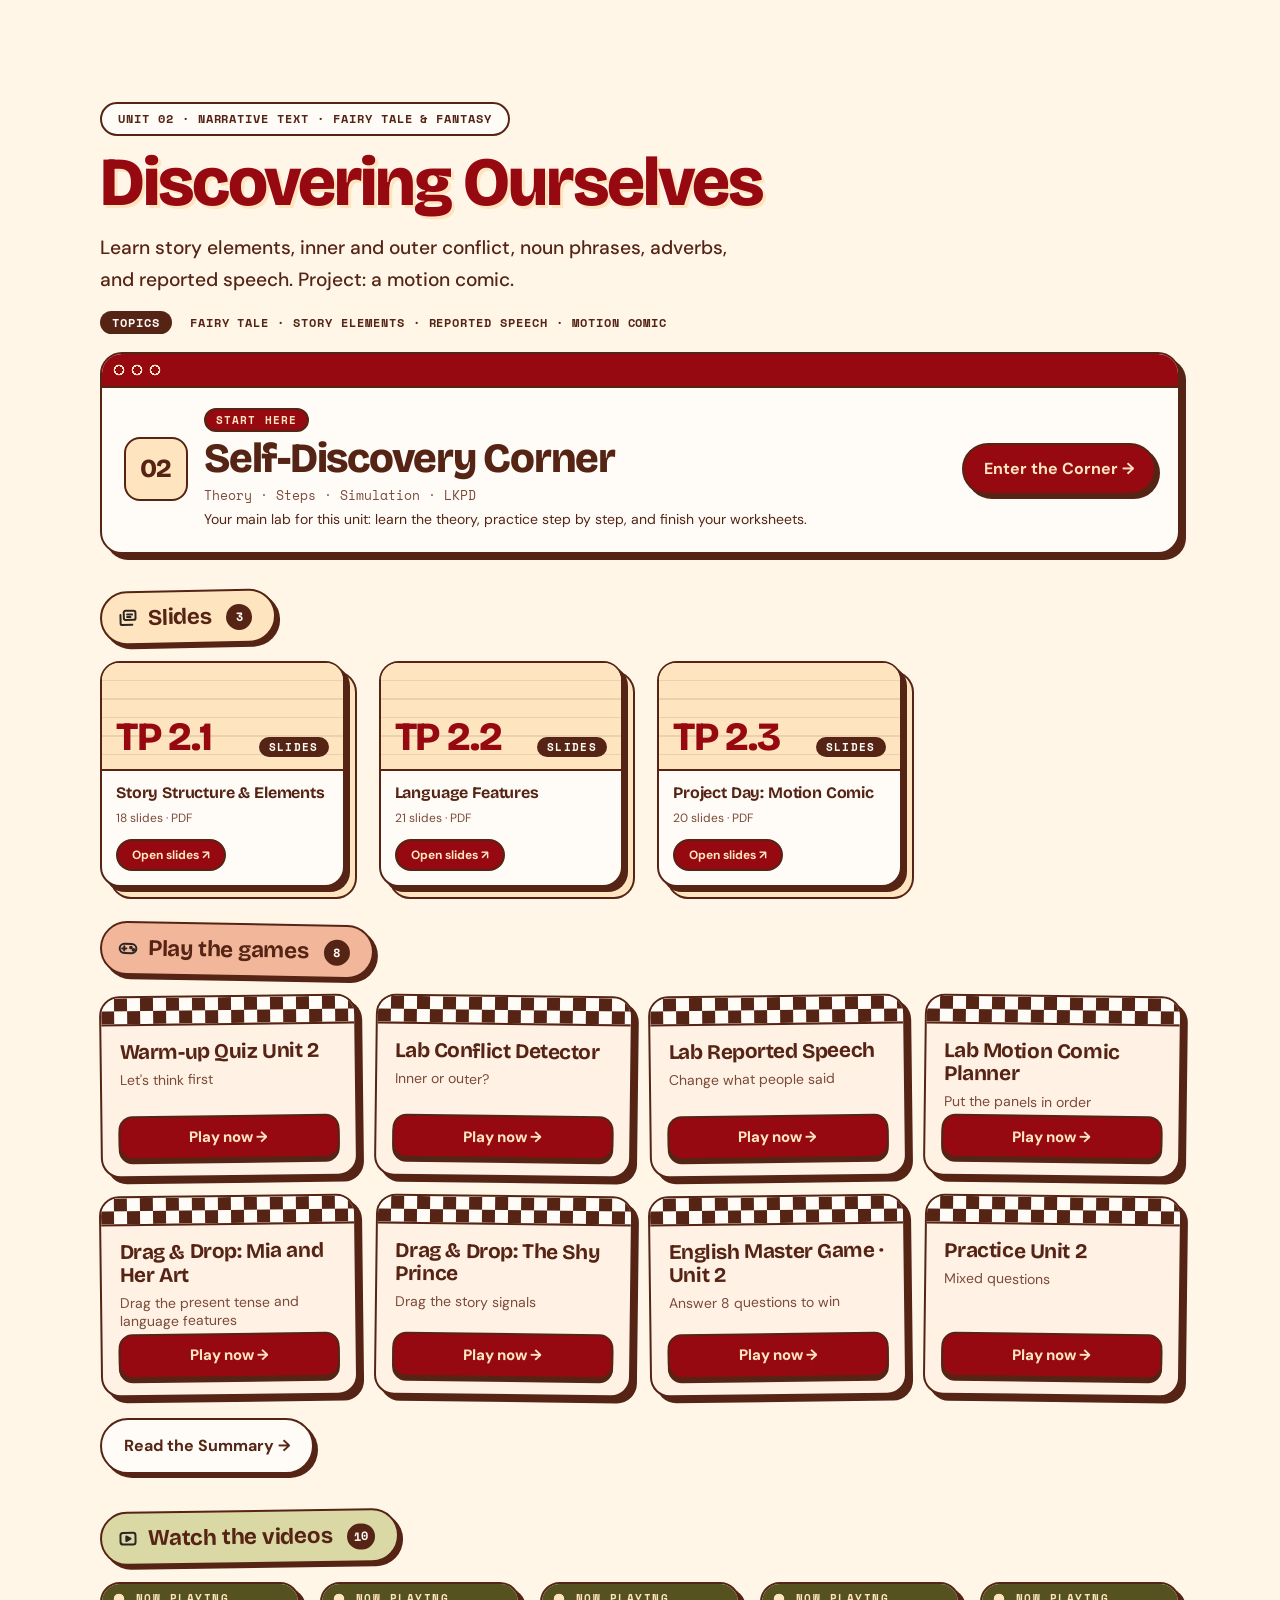
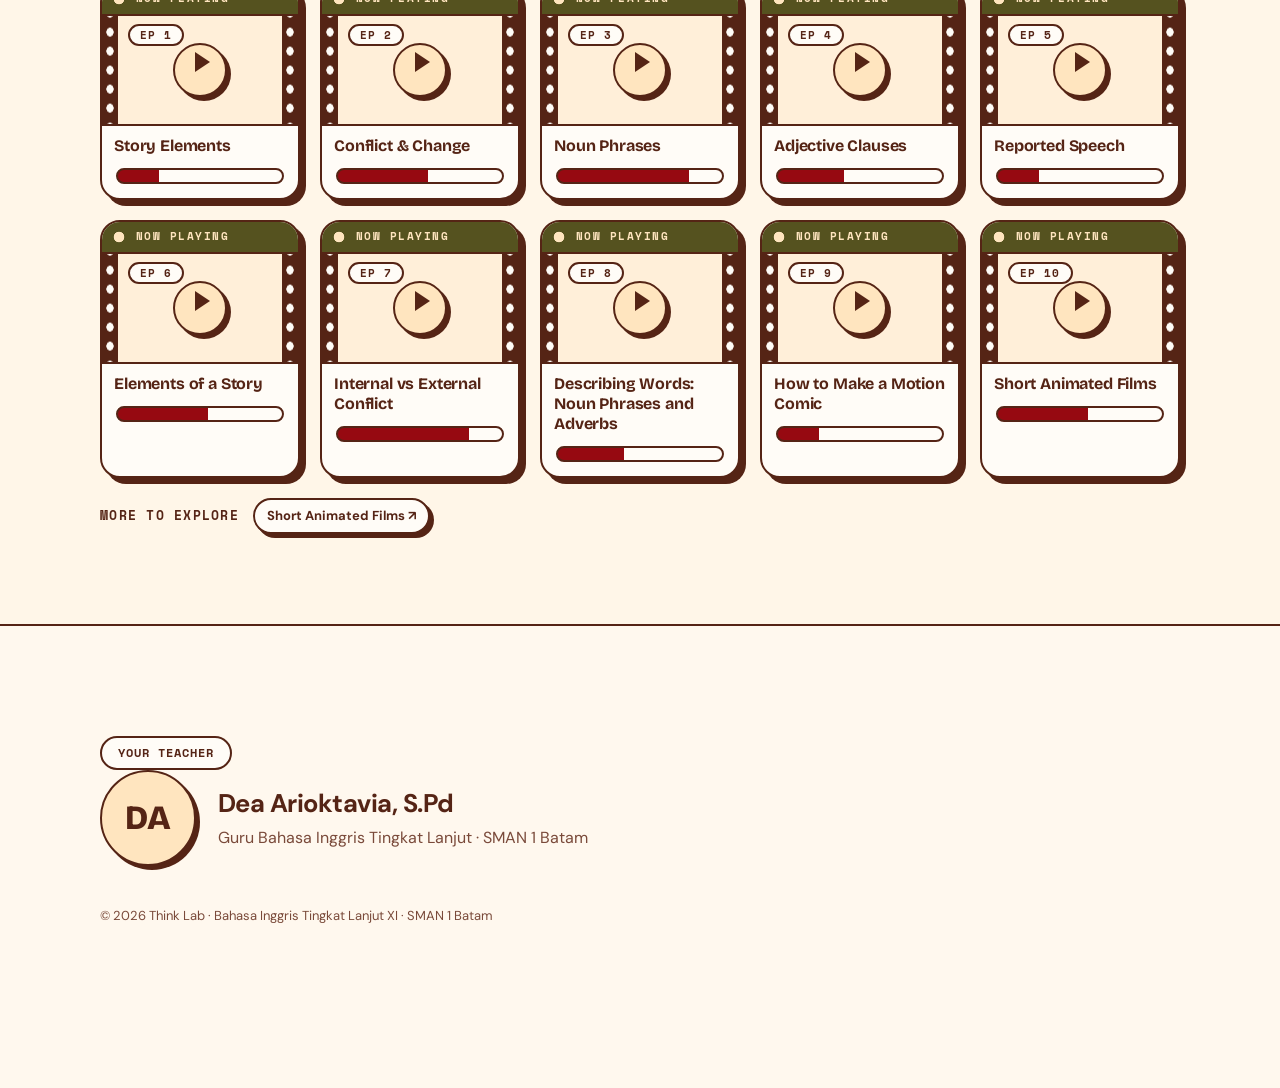
==== commit 0eb061e7: "Update index.htmlBump data.js version" ====
--- a/index.html
+++ b/index.html
@@ -41,7 +41,7 @@
   <div class="sheet-body" id="mb"></div>
 </div>
 
-<script src="data.js?v=1795340000"></script>
+<script src="data.js?v=1795350000"></script>
 <script src="app.js?v=1795340000"></script>
 </body>
 </html>
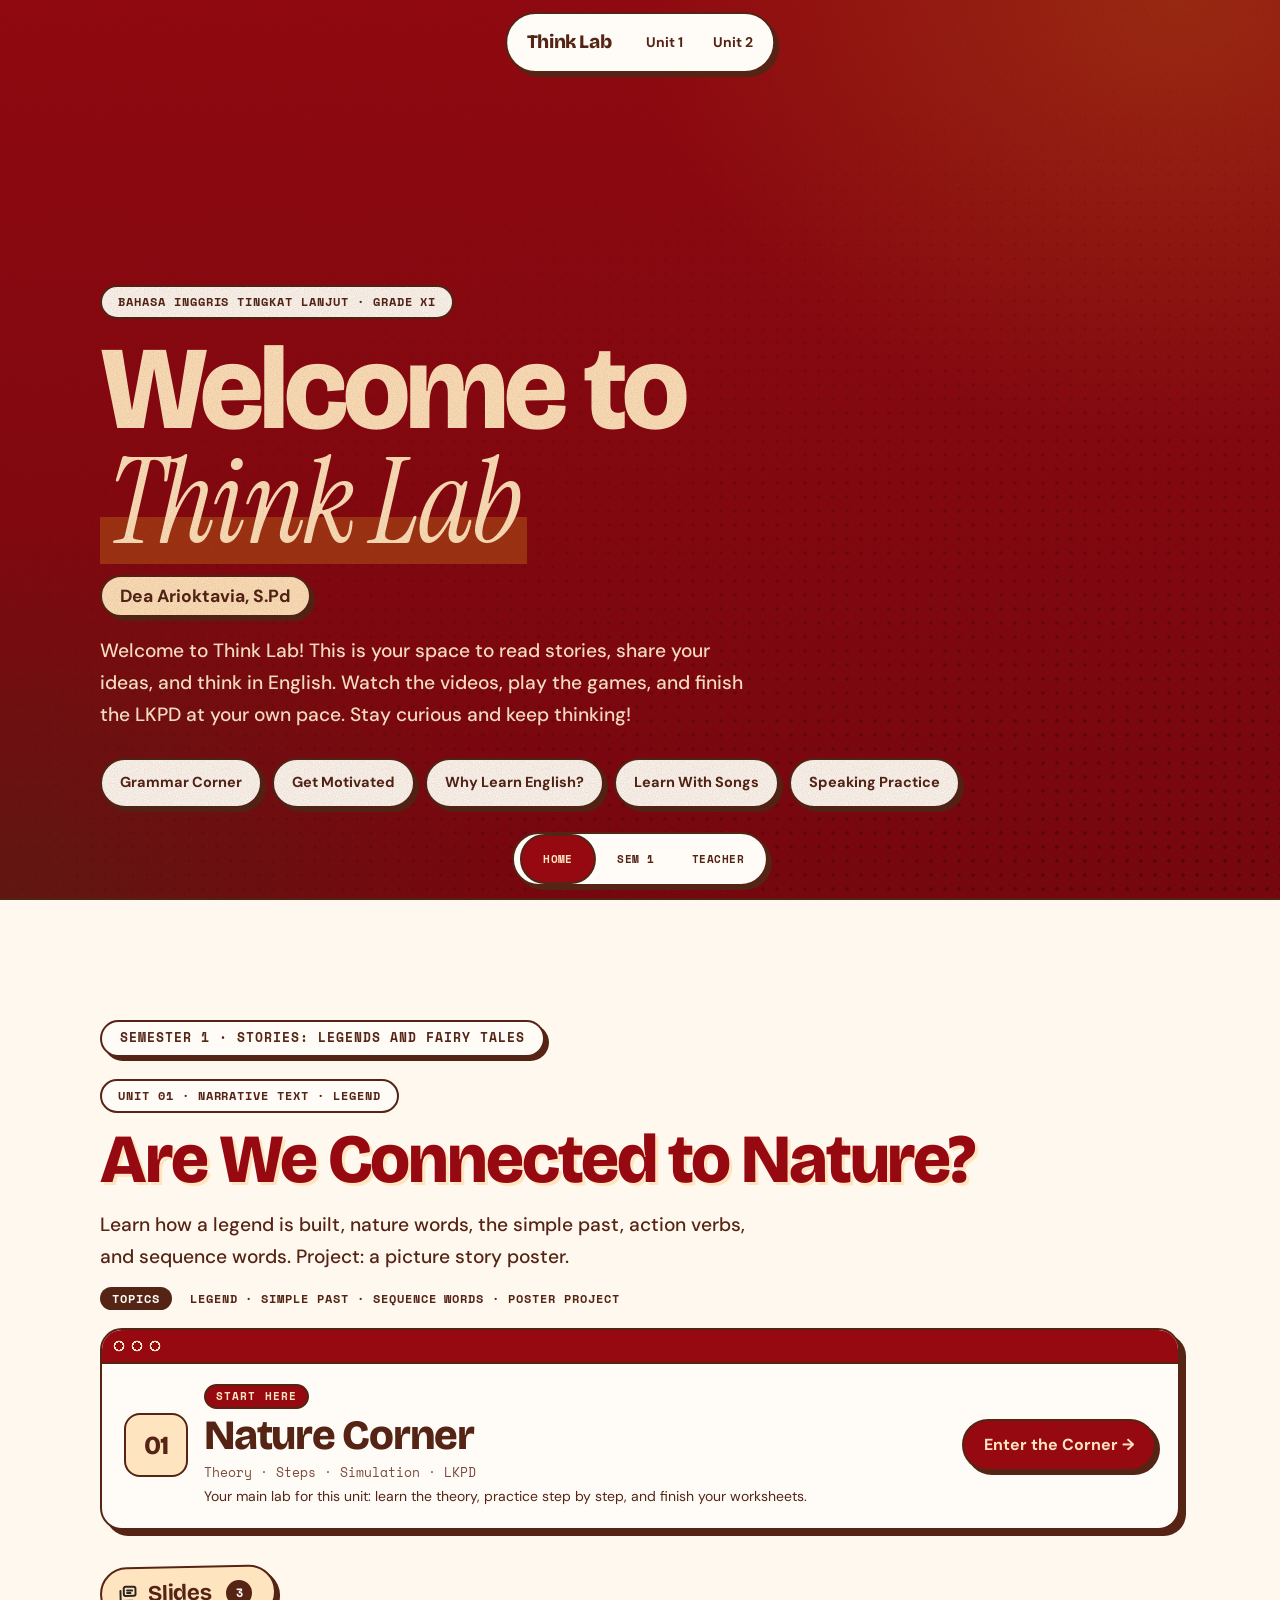
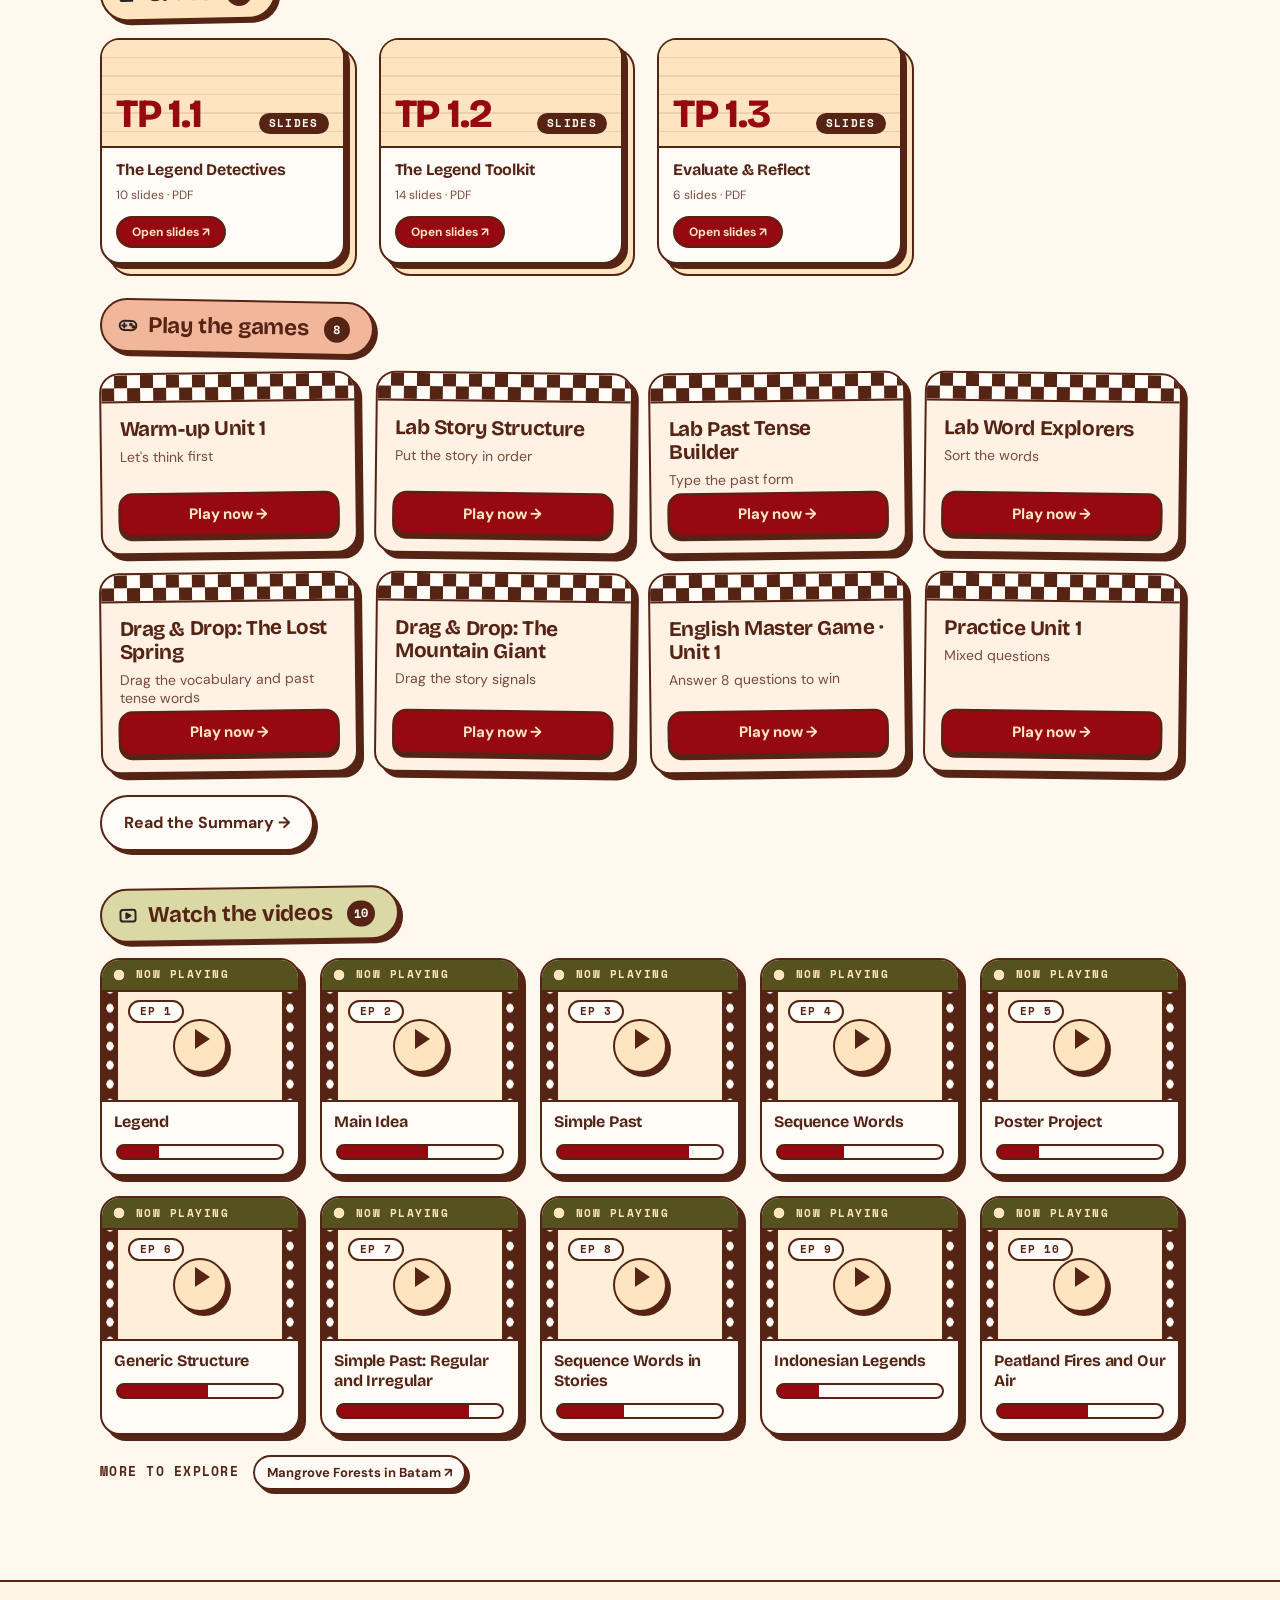
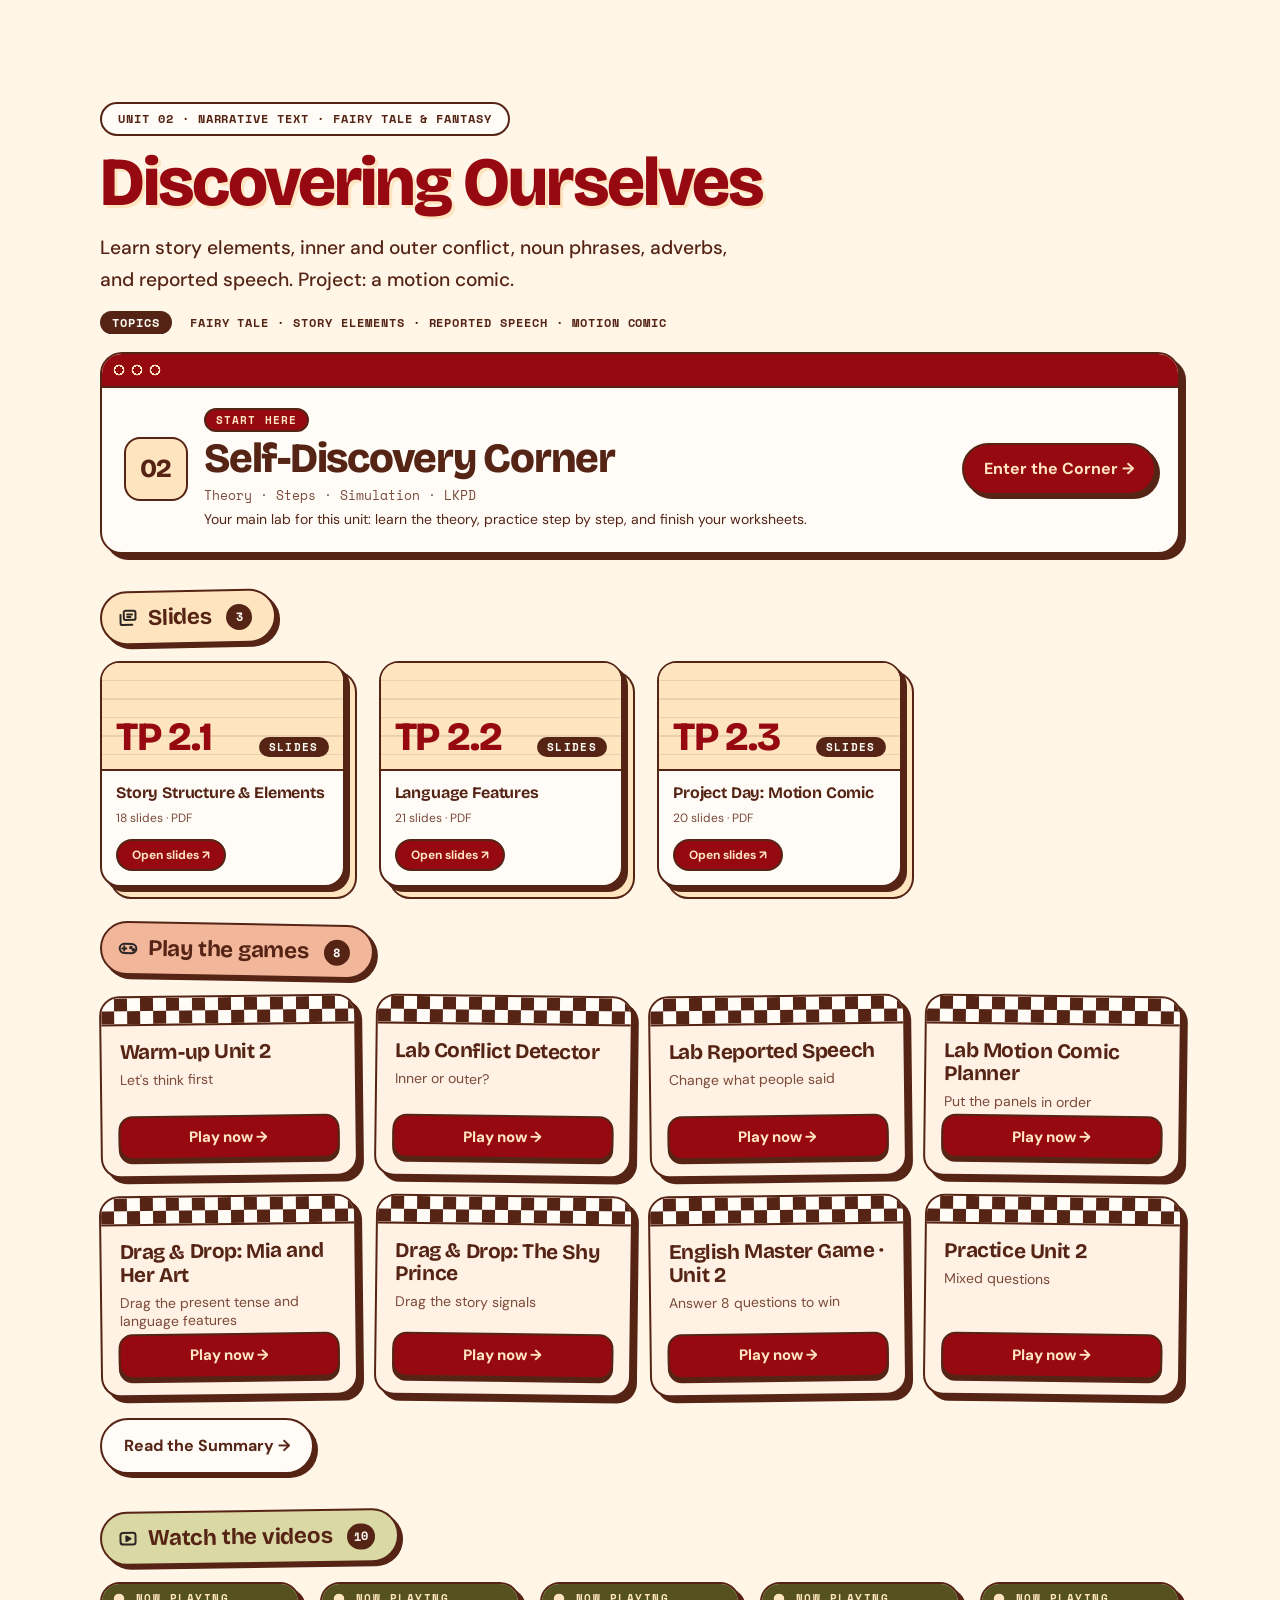
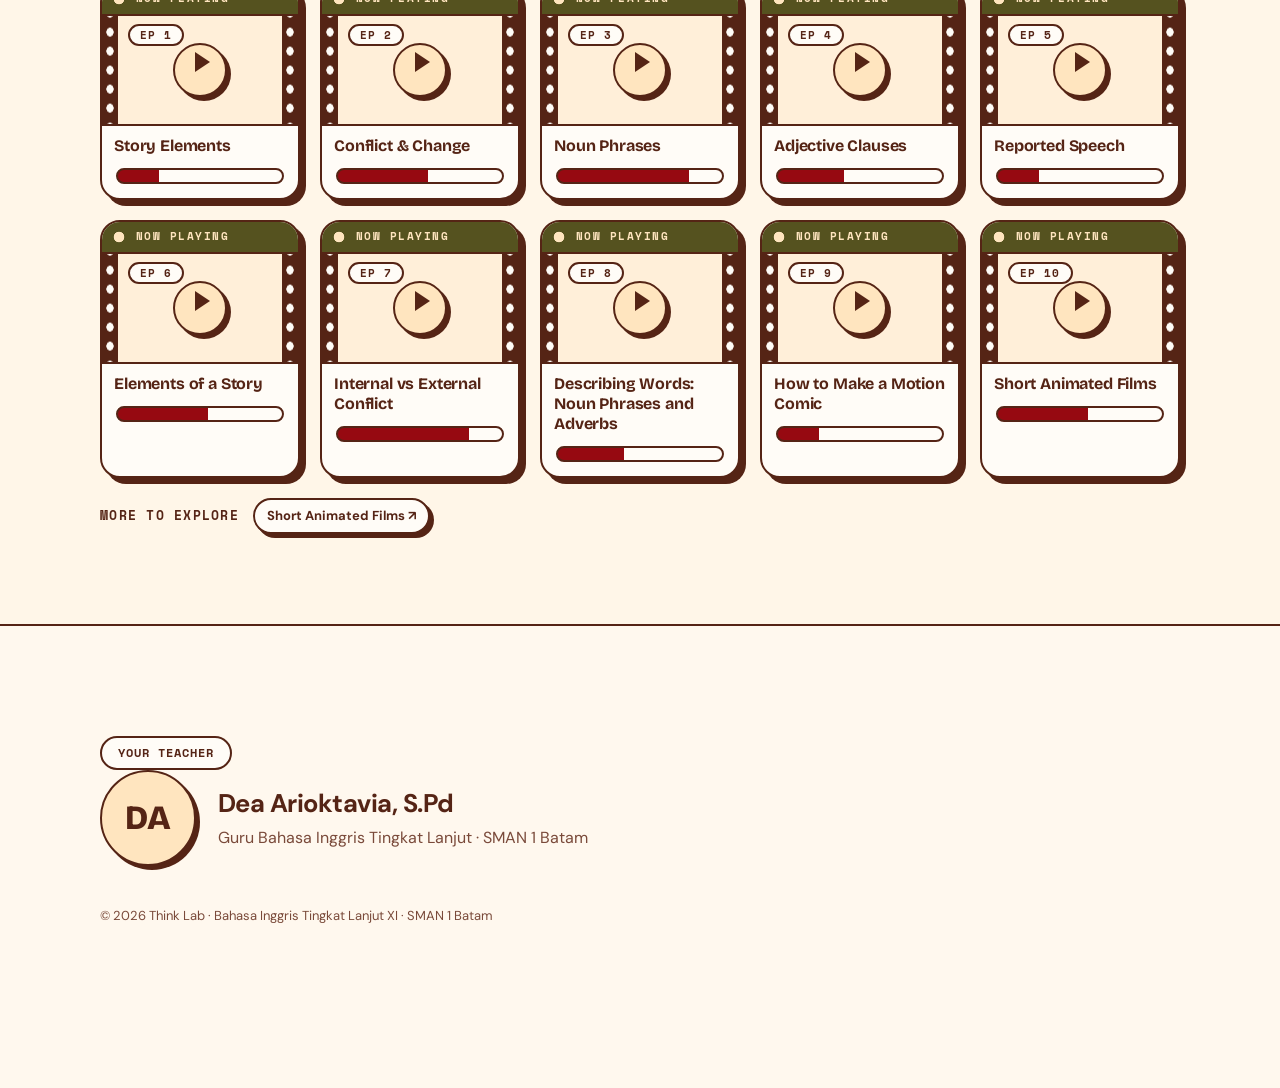
==== commit 788e168b: "Update index.htmlBump data.js version" ====
--- a/index.html
+++ b/index.html
@@ -41,7 +41,7 @@
   <div class="sheet-body" id="mb"></div>
 </div>
 
-<script src="data.js?v=1795350000"></script>
+<script src="data.js?v=1795440000"></script>
 <script src="app.js?v=1795340000"></script>
 </body>
 </html>
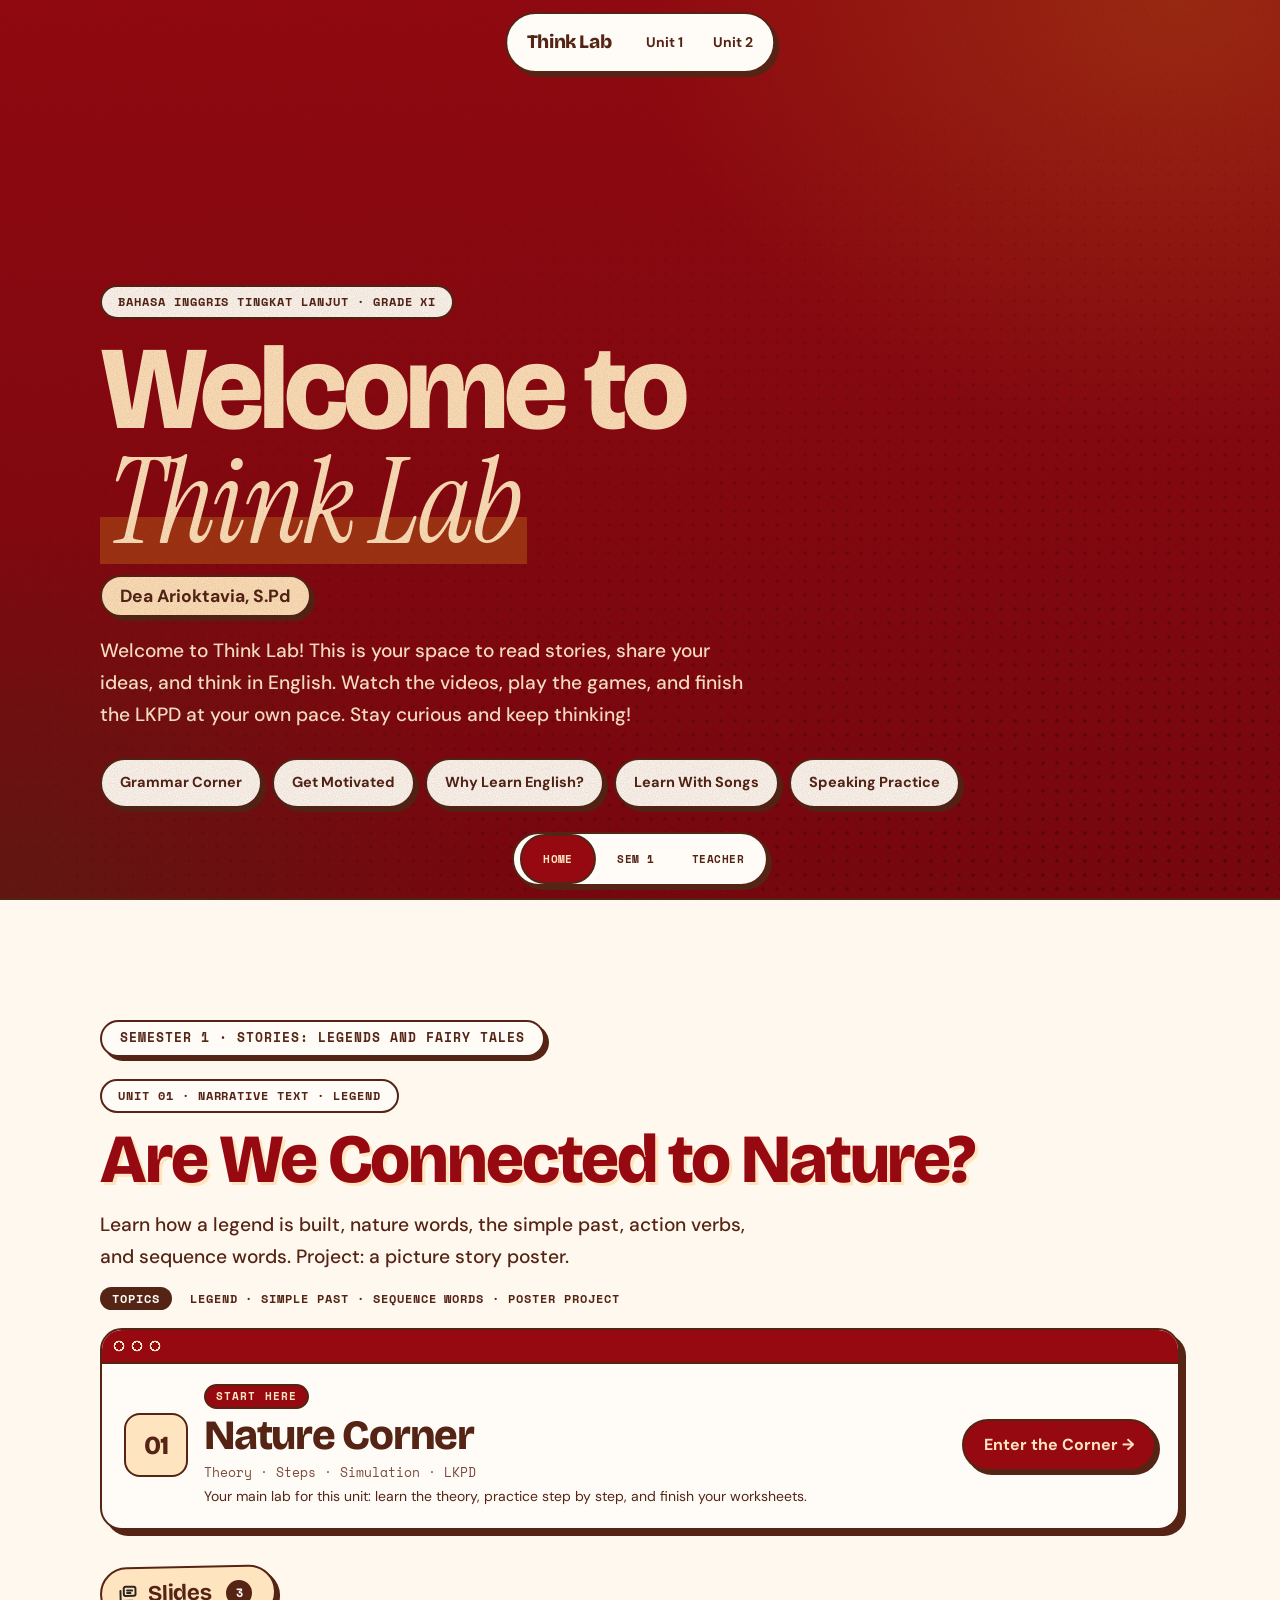
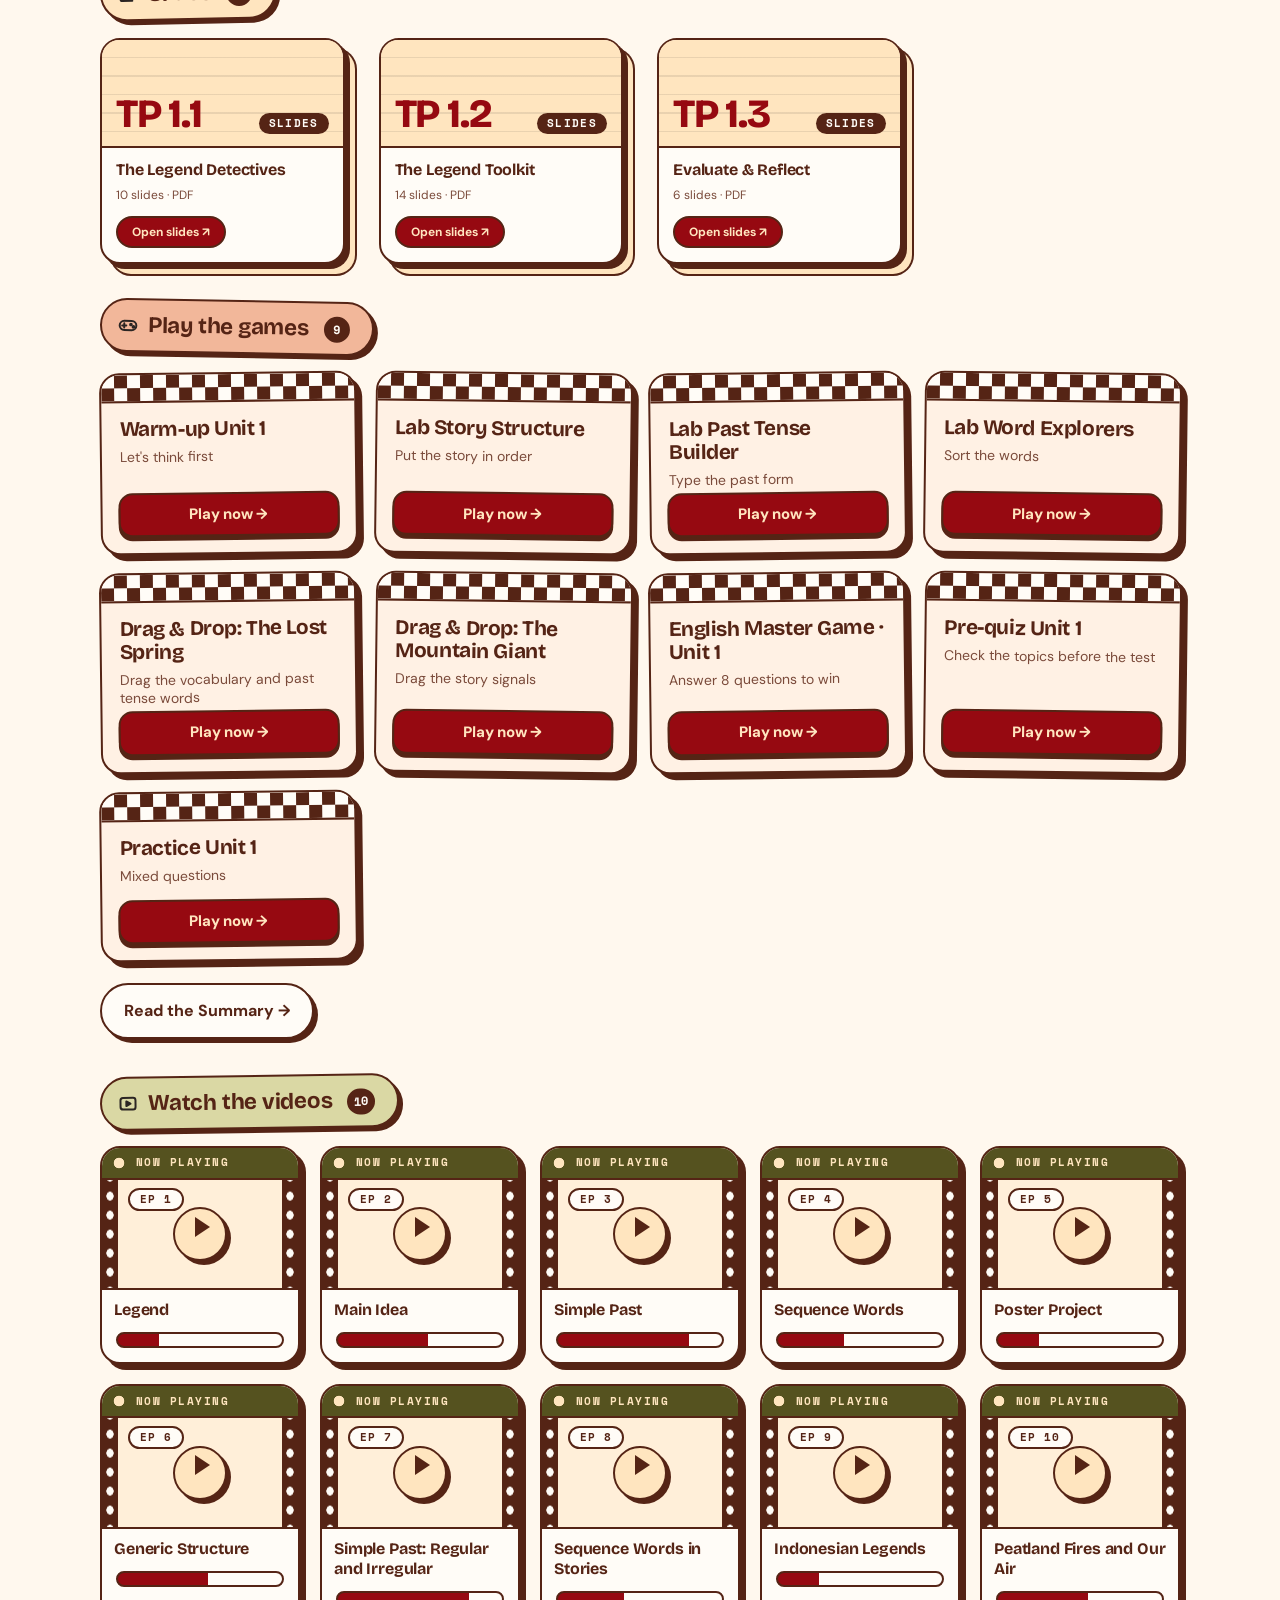
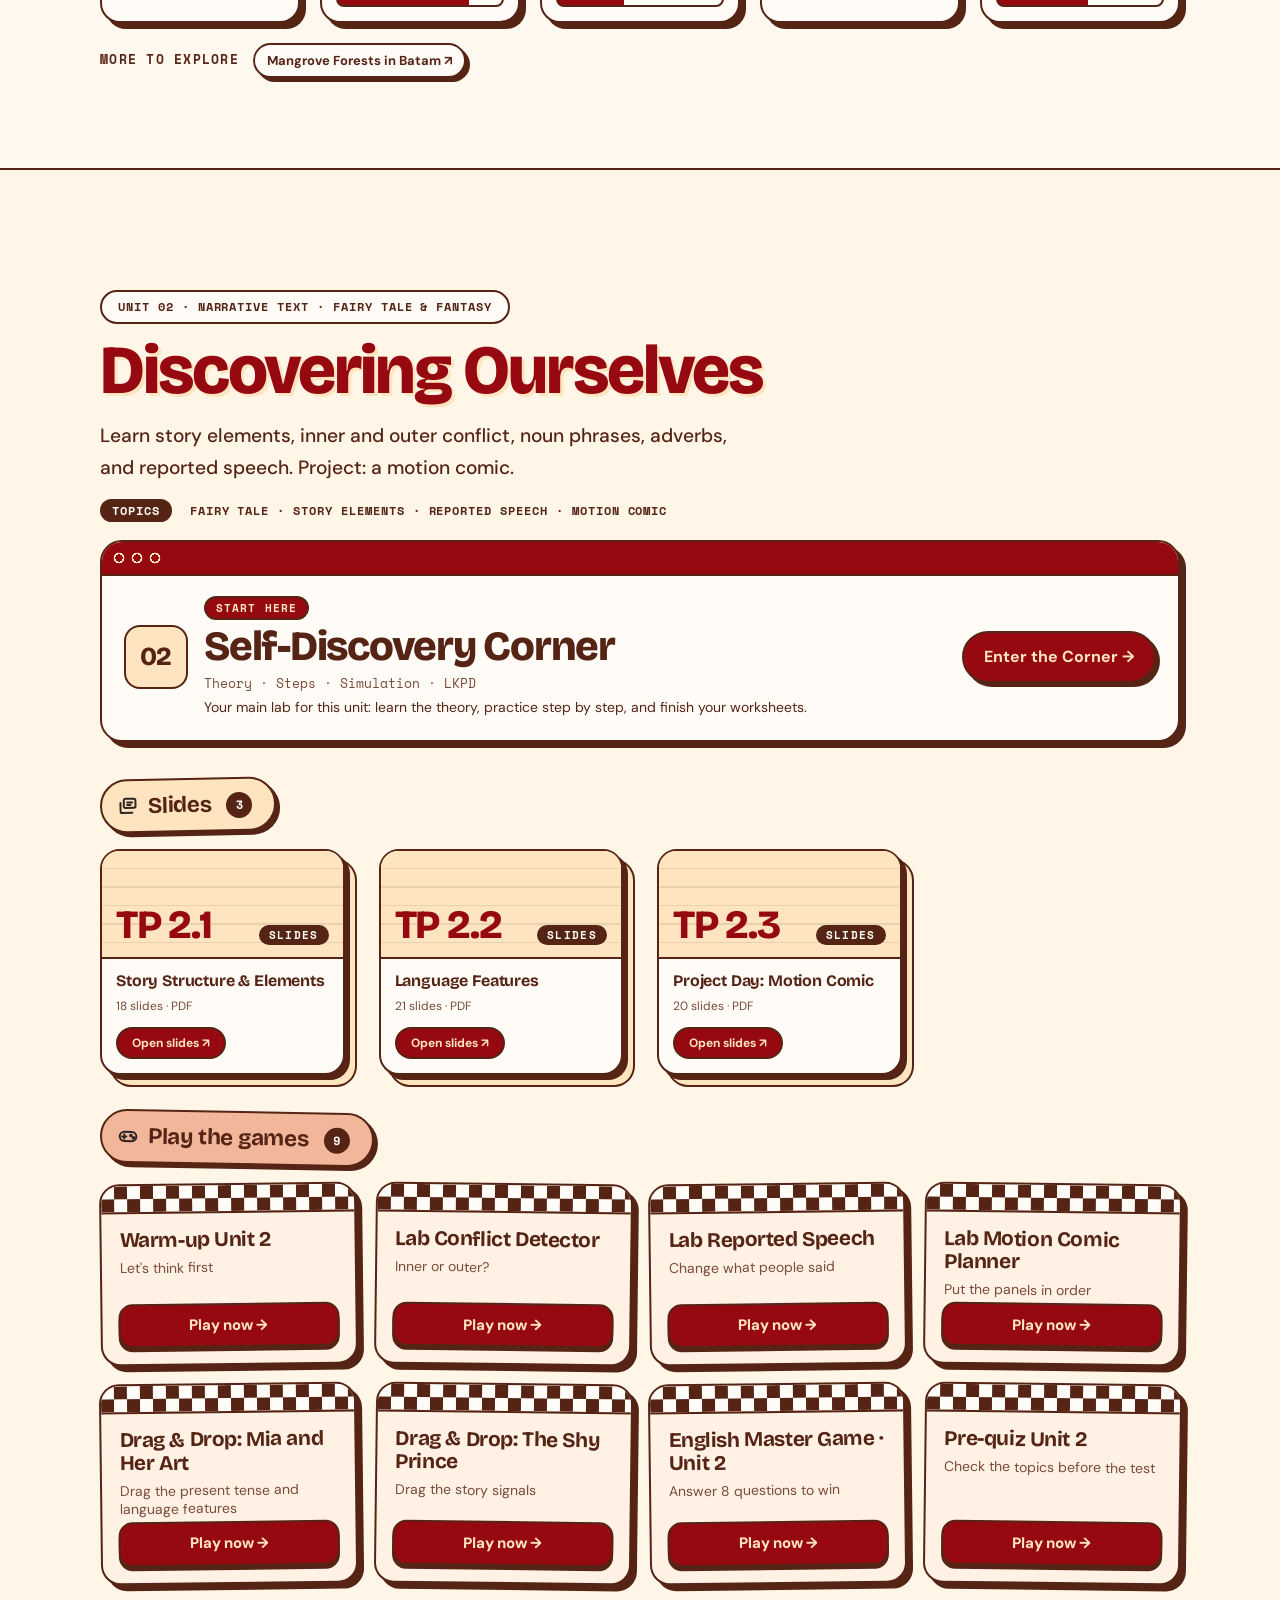
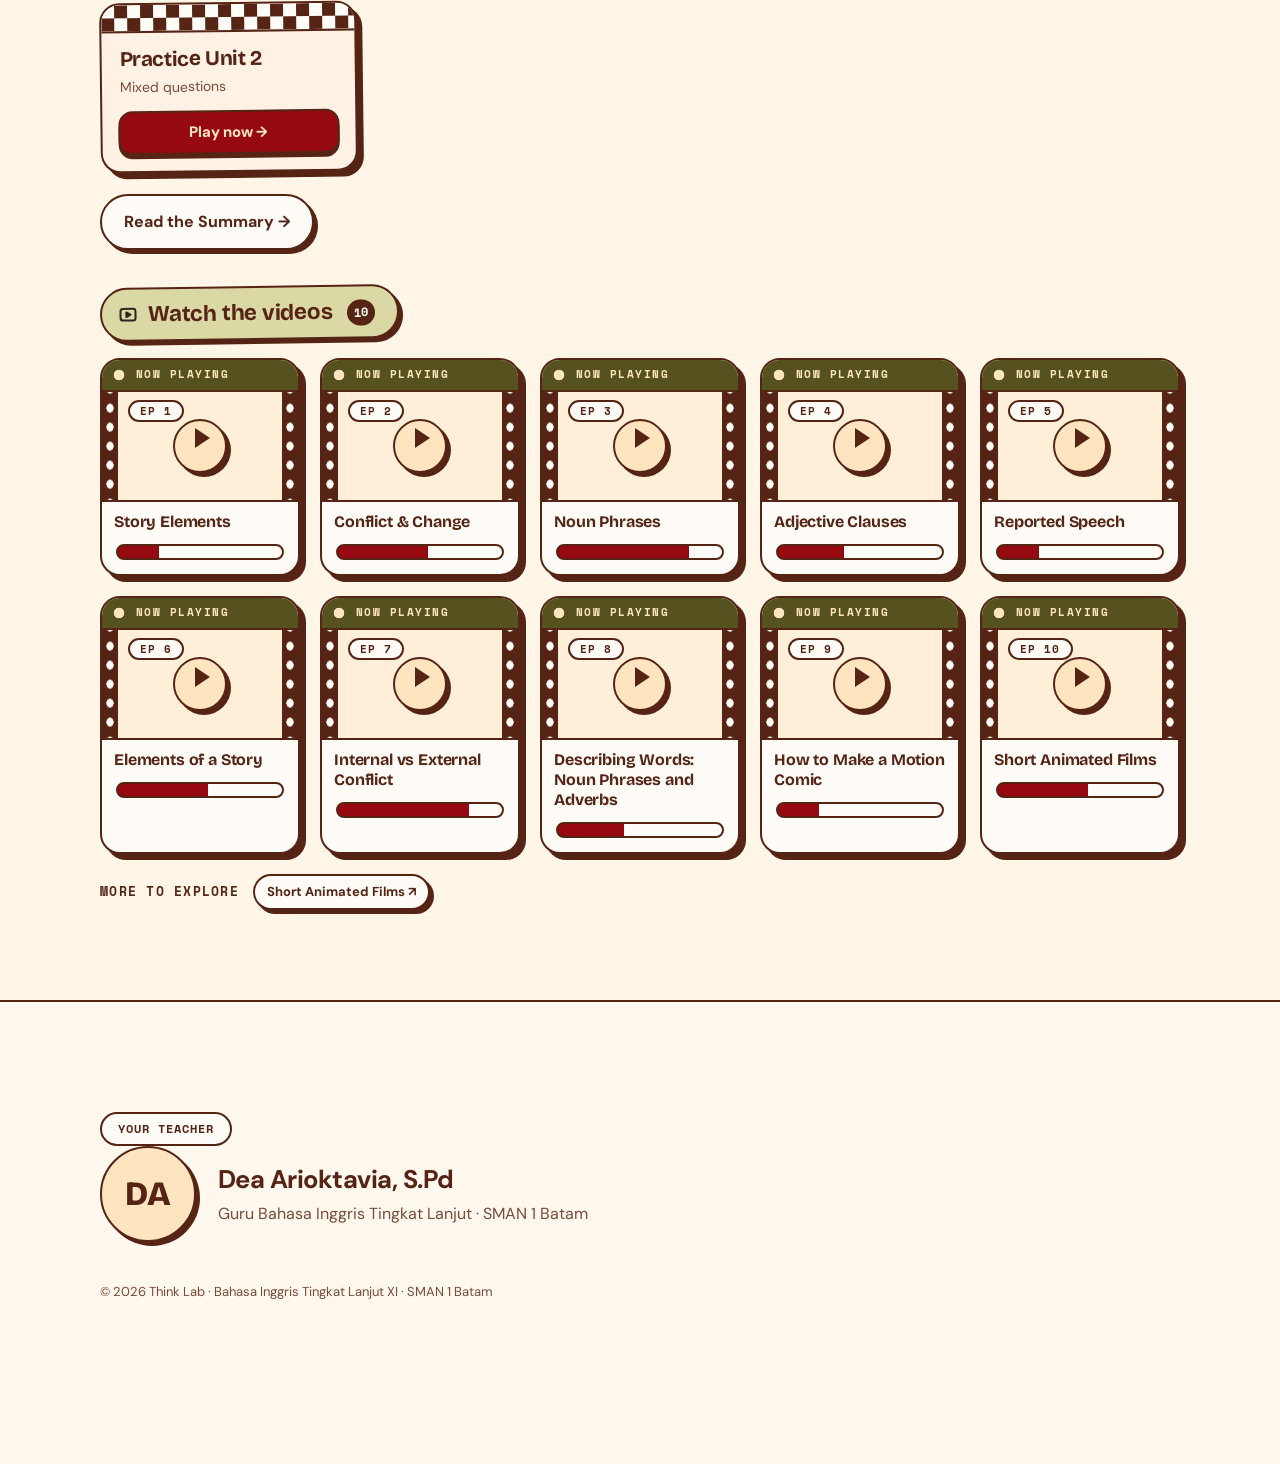
==== commit ffc3e4b3: "Update index.htmlBump data.js version for pre-quiz" ====
--- a/index.html
+++ b/index.html
@@ -41,7 +41,7 @@
   <div class="sheet-body" id="mb"></div>
 </div>
 
-<script src="data.js?v=1795440000"></script>
+<script src="data.js?v=1795450000"></script>
 <script src="app.js?v=1795340000"></script>
 </body>
 </html>
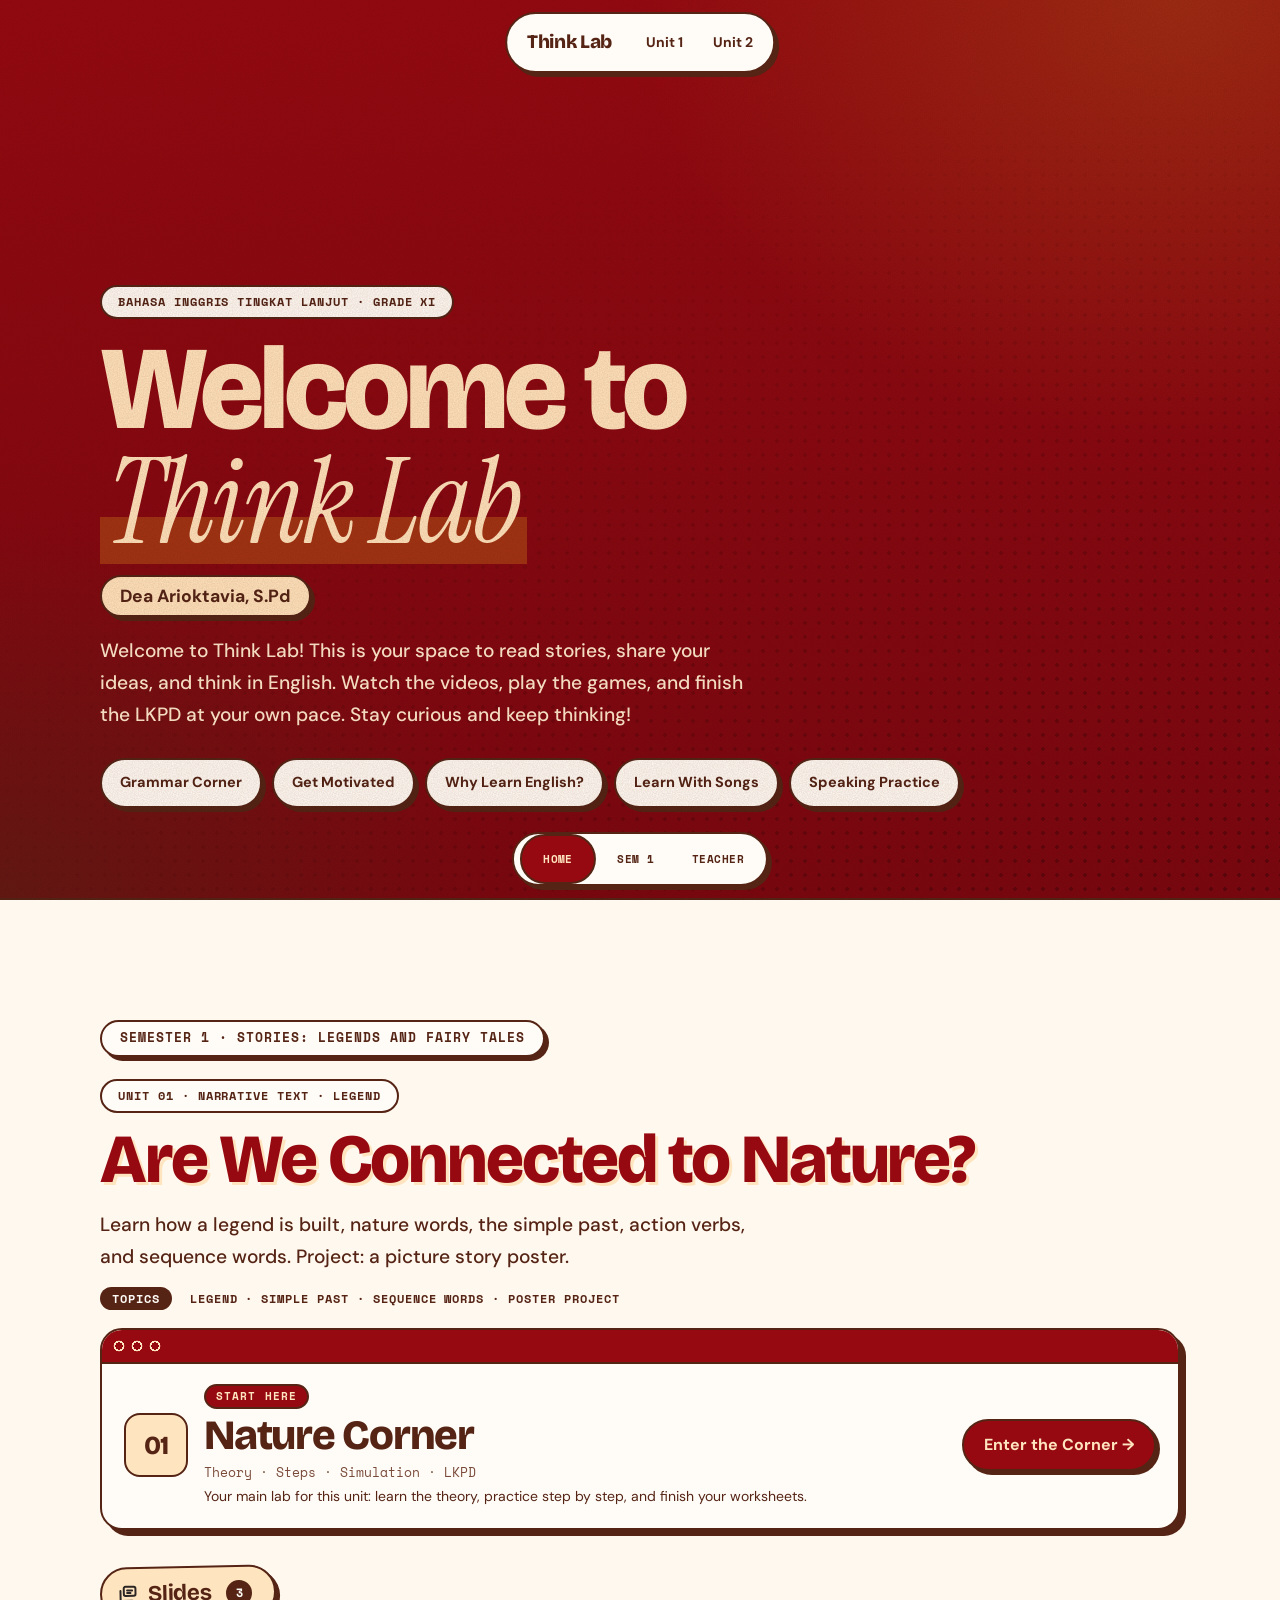
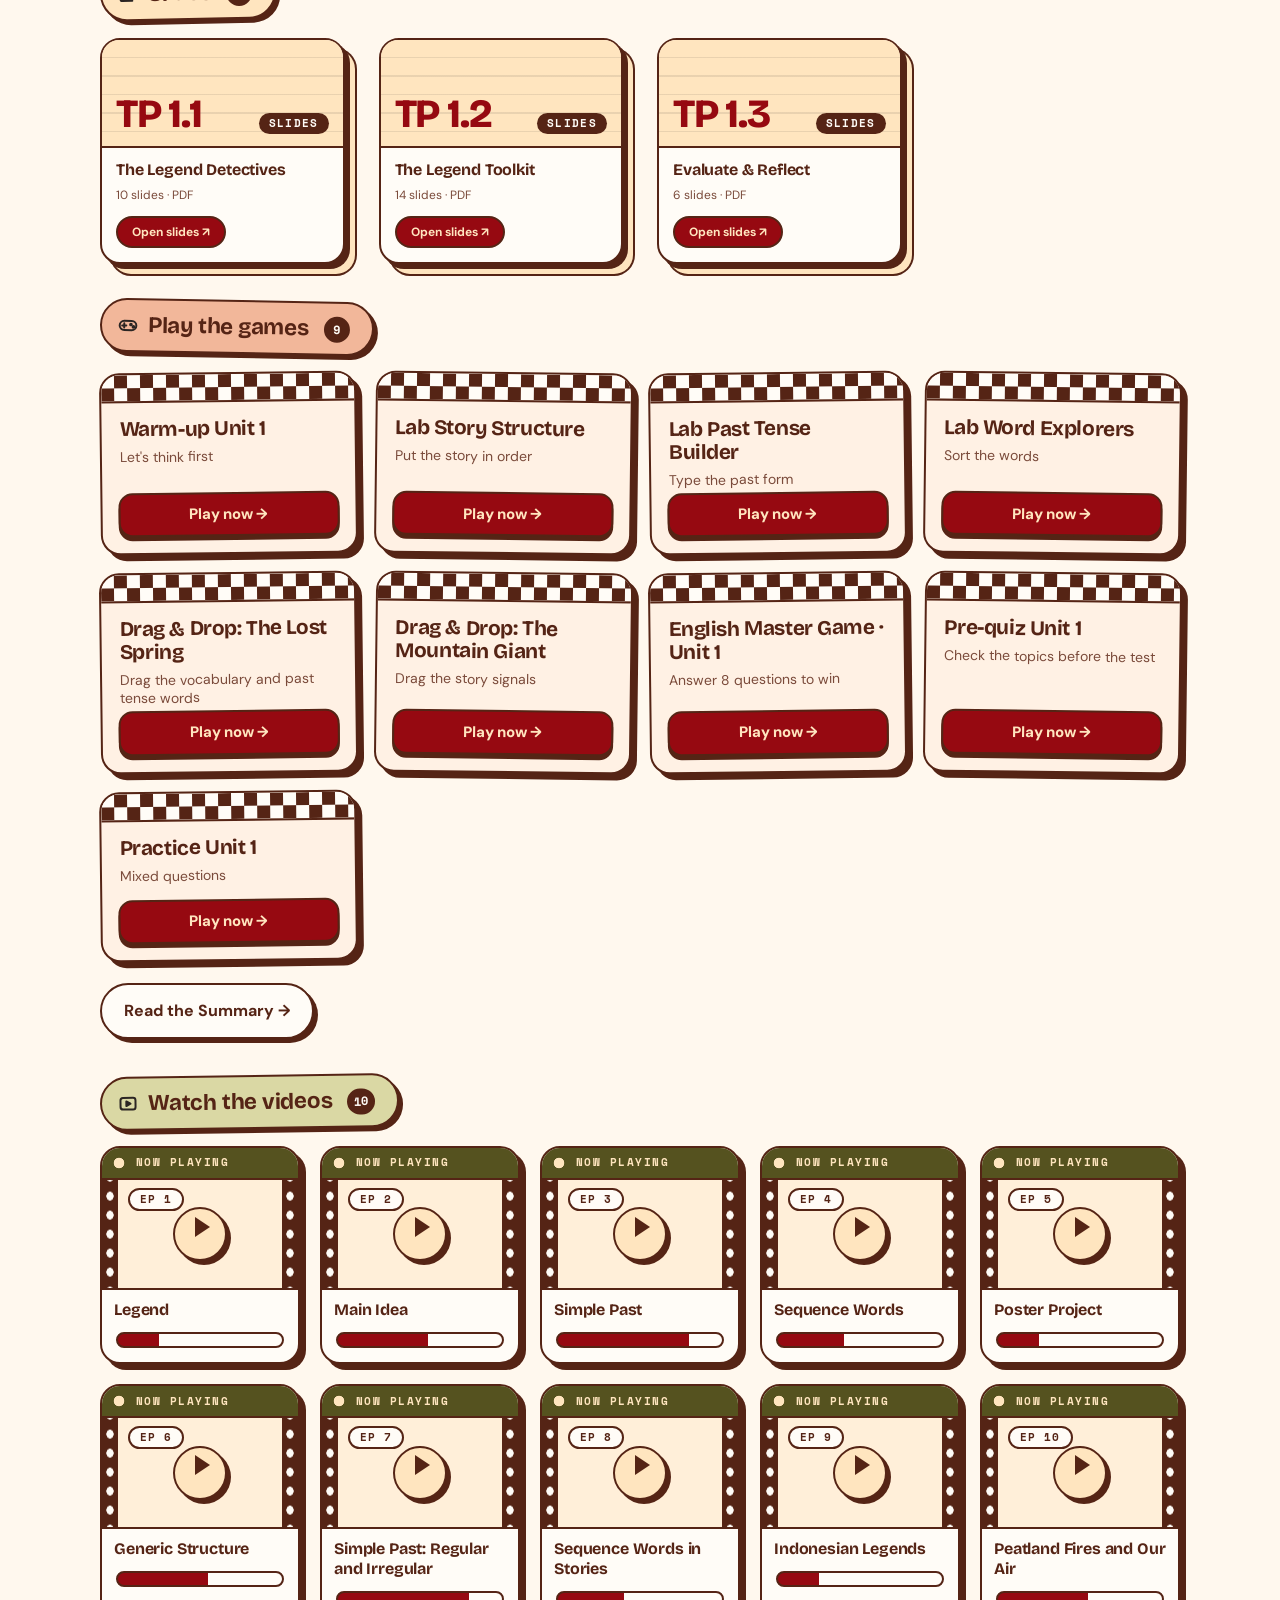
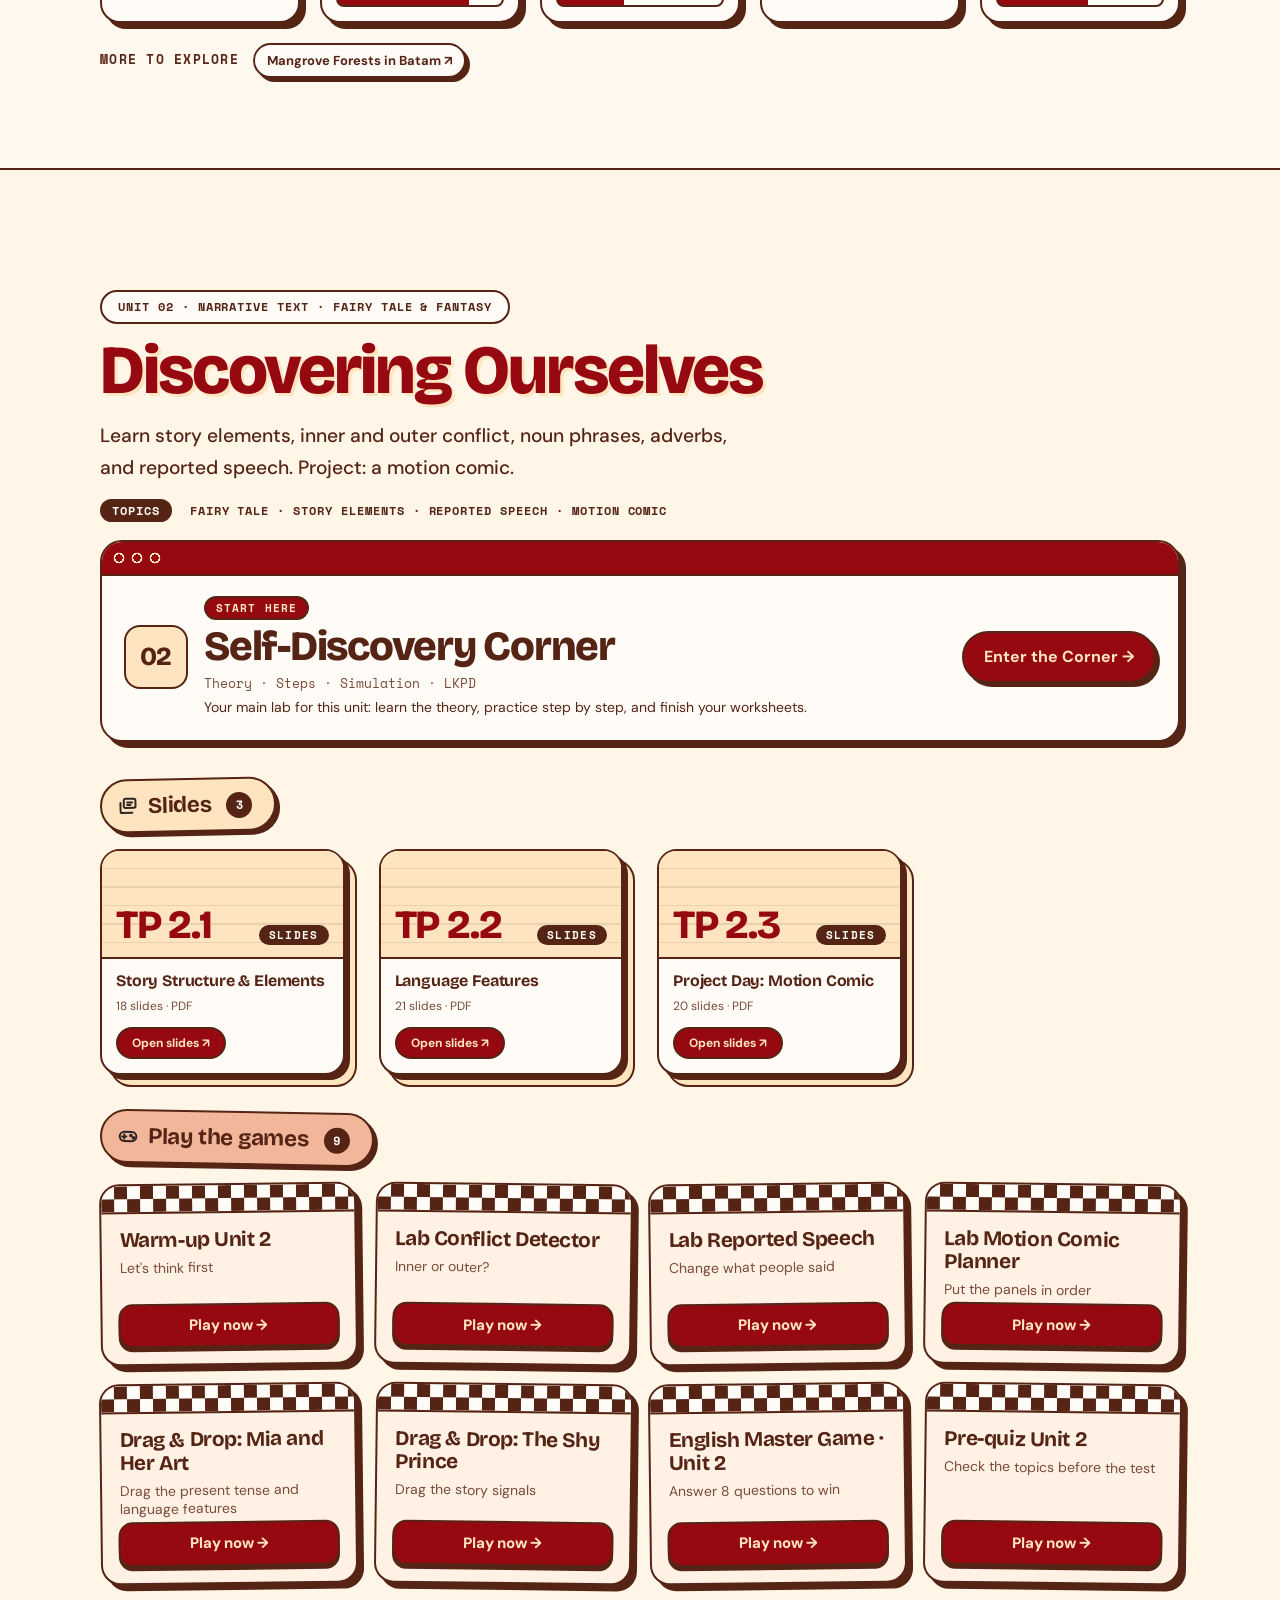
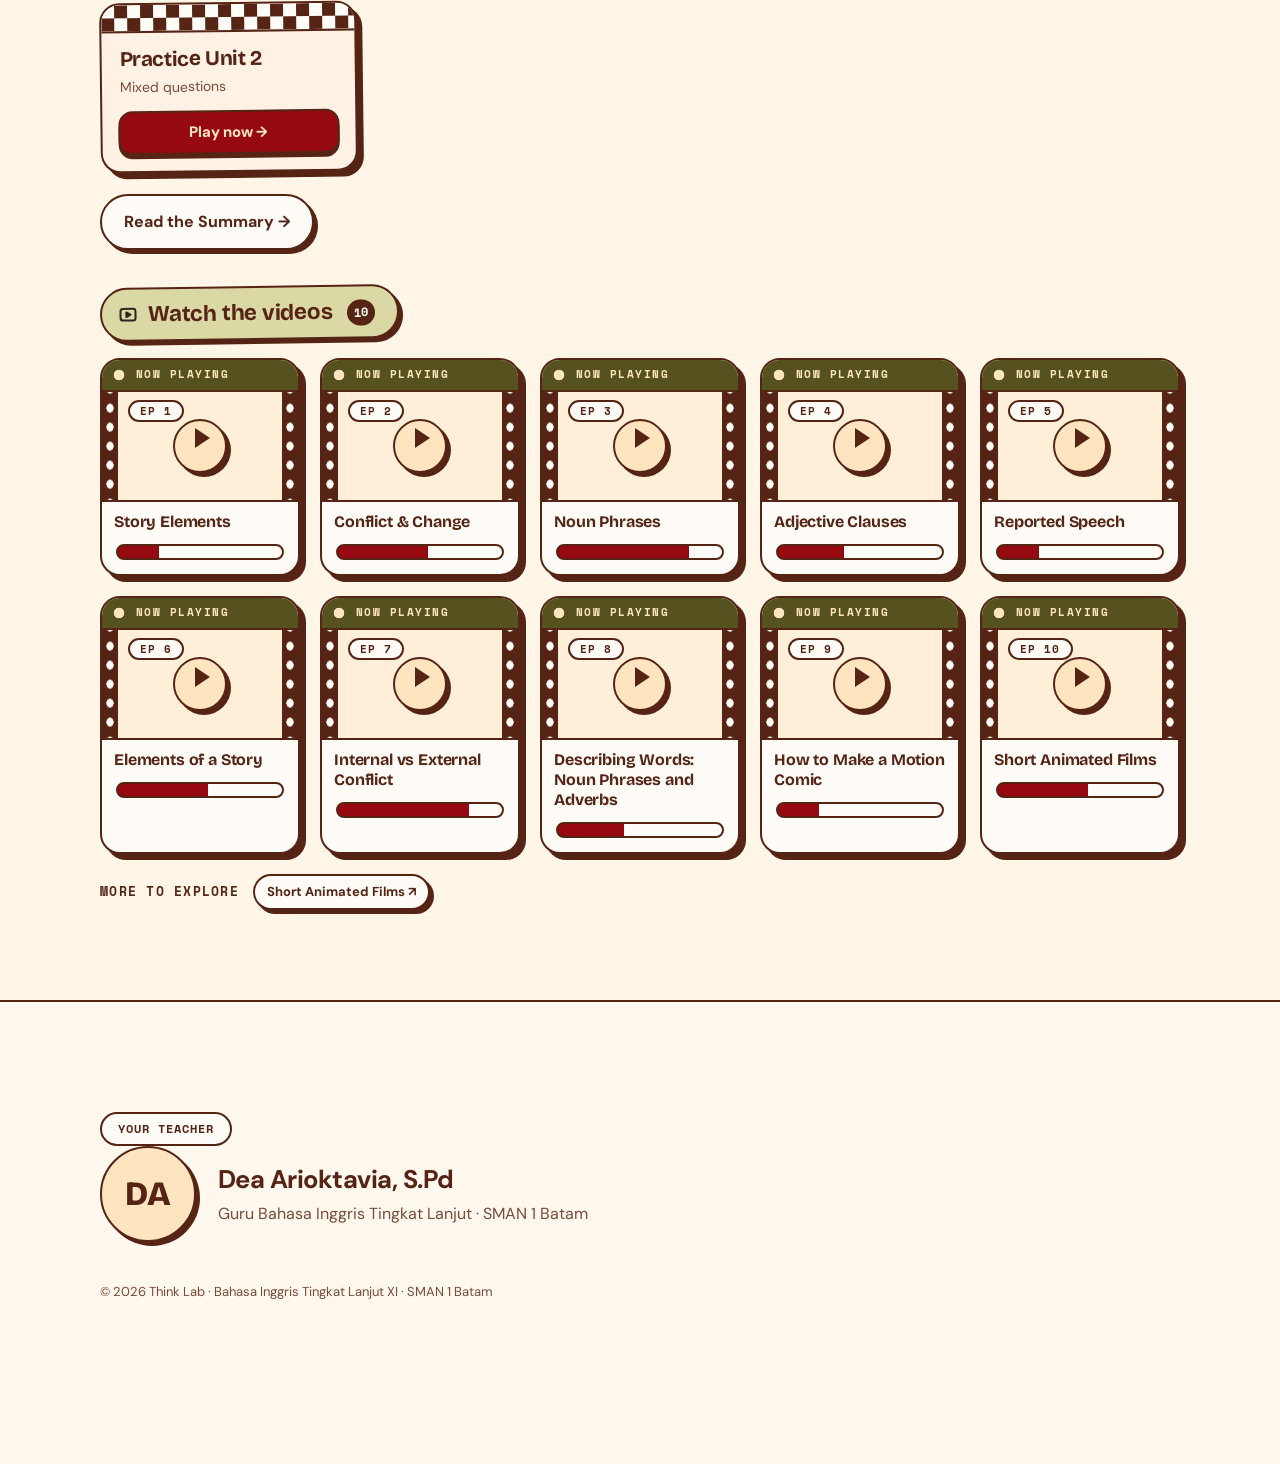
==== commit ca6bbcb4: "Update index.html" ====
--- a/index.html
+++ b/index.html
@@ -41,7 +41,7 @@
   <div class="sheet-body" id="mb"></div>
 </div>
 
-<script src="data.js?v=1795450000"></script>
+<script src="data.js?v=1795780000"></script>
 <script src="app.js?v=1795340000"></script>
 </body>
 </html>
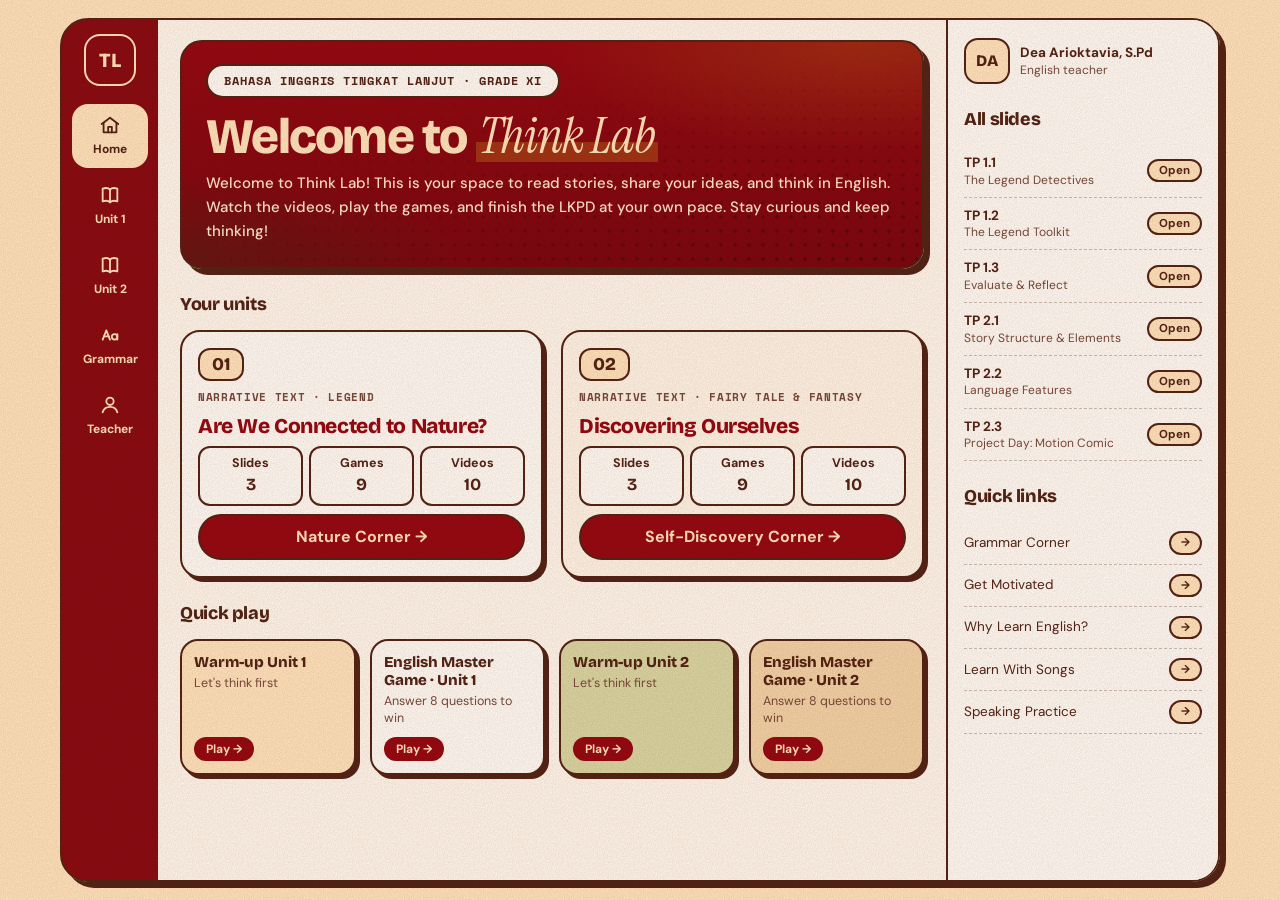
==== commit ca0a1aa0: "Add files via upload" ====
--- a/index.html
+++ b/index.html
@@ -3,37 +3,21 @@
 <head>
 <meta charset="utf-8">
 <meta name="viewport" content="width=device-width, initial-scale=1, viewport-fit=cover">
-<meta name="theme-color" content="#F2B5A7">
+<meta name="theme-color" content="#960911">
 <title>Think Lab</title>
 <link rel="preconnect" href="https://fonts.googleapis.com">
 <link href="https://fonts.googleapis.com/css2?family=Bricolage+Grotesque:opsz,wght@12..96,400..800&family=DM+Sans:wght@400;500;600;700&family=Instrument+Serif:ital@0;1&family=Space+Mono:wght@400;700&display=swap" rel="stylesheet">
 <link rel="stylesheet" href="style.css?v=1795030000">
 <link rel="stylesheet" href="retro.css?v=1795030000">
 <link rel="stylesheet" href="neo.css?v=1795037000">
+<link rel="stylesheet" href="dash.css?v=1795900000">
 </head>
 <body>
-<!-- SVG lens filter: refraction for the glass (Chromium) -->
-<svg width="0" height="0" style="position:absolute" aria-hidden="true">
-  <filter id="lens" x="-10%" y="-10%" width="120%" height="120%">
-    <feTurbulence type="fractalNoise" baseFrequency="0.012 0.018" numOctaves="2" seed="7" result="n"/>
-    <feGaussianBlur in="n" stdDeviation="2" result="nb"/>
-    <feDisplacementMap in="SourceGraphic" in2="nb" scale="22" xChannelSelector="R" yChannelSelector="G"/>
-  </filter>
-</svg>
-
-<!-- ===== Layer 1: content (full-bleed) ===== -->
-<main id="content">
-  <section class="hero tone-dark" id="beranda" data-tab="beranda"></section>
-  <div id="sems"></div>
-  <section class="plain tone-light" id="profil" data-tab="profil"></section>
-</main>
-
-<!-- ===== Layer 2: floating controls ===== -->
-<header class="topbar glass regular" id="topbar">
-  <a class="brand" href="#beranda"><span>Think Lab</span></a>
-  <nav class="seg" id="seg"><i class="blob" id="segBlob"></i></nav>
-</header>
-<nav class="tabbar glass regular" id="tabbar"><i class="blob" id="tabBlob"></i></nav>
+<div class="dash">
+  <nav class="side" id="side" aria-label="Main menu"></nav>
+  <main id="view"></main>
+  <aside class="rail" id="rail" aria-label="Teacher and quick links"></aside>
+</div>
 
 <div class="scrim" id="scrim" hidden></div>
 <div class="sheet glass regular" id="sheet" hidden role="dialog" aria-modal="true">
@@ -42,6 +26,6 @@
 </div>
 
 <script src="data.js?v=1795780000"></script>
-<script src="app.js?v=1795340000"></script>
+<script src="app.js?v=1795900000"></script>
 </body>
 </html>
--- a/dash.css
+++ b/dash.css
@@ -0,0 +1,98 @@
+/* =========================================================
+   DASHBOARD LAYOUT: side menu · content · side panel
+   Palette and button style come from neo.css
+   ========================================================= */
+html{scroll-padding-top:12px}
+body{background:var(--peach);padding:18px}
+.dash{display:grid;grid-template-columns:96px minmax(0,1fr) 272px;max-width:1160px;margin:0 auto;min-height:calc(100vh - 36px);
+  background:linear-gradient(90deg,#8A0C11 0 96px,var(--cream) 96px);border:2.5px solid var(--ink);border-radius:28px;box-shadow:var(--sh2)}
+/* side menu */
+.side{border-radius:25px 0 0 25px;padding:14px 10px;display:flex;flex-direction:column;gap:6px;
+  position:sticky;top:18px;align-self:start;height:calc(100vh - 41px);overflow-y:auto}
+.side a{display:flex;flex-direction:column;align-items:center;gap:4px;padding:10px 4px;border-radius:16px;color:var(--peach);text-decoration:none;font-weight:700;font-size:12px}
+.side a:hover{background:rgba(255,229,191,.16)}
+.side a.on{background:var(--peach);color:var(--ink)}
+.side svg{width:22px;height:22px;fill:none;stroke:currentColor;stroke-width:2;stroke-linecap:round;stroke-linejoin:round}
+.side .logo-tl{width:52px;height:52px;margin:0 auto 12px;padding:0;justify-content:center;border:2.5px solid var(--peach);border-radius:16px;font-family:var(--disp);font-weight:800;font-size:20px}
+.side a:focus-visible,.utabs button:focus-visible,.rail a:focus-visible,.ubtns button:focus-visible,.qcard:focus-visible{outline:3px solid var(--rust);outline-offset:2px}
+/* content */
+#view{min-width:0;padding:20px 22px 34px}
+.dash-h{font-family:var(--disp);font-weight:800;letter-spacing:-.02em;font-size:18px;color:var(--ink);margin:22px 0 12px}
+#view .hero{display:block;min-height:0;padding:22px 24px 24px;border:2.5px solid var(--ink);border-radius:22px;box-shadow:var(--sh2);position:relative;overflow:hidden;text-align:left}
+#view .hero>*{position:relative;z-index:1}
+#view .hero .display{font-size:clamp(2rem,4.2vw,3.1rem);line-height:1.05;margin:12px 0 8px;text-shadow:none}
+#view .hero .lede{font-size:15px;line-height:1.6;margin:0;max-width:none}
+.ugrid{display:grid;grid-template-columns:repeat(auto-fit,minmax(230px,1fr));gap:18px}
+.ucard{display:flex;flex-direction:column;gap:8px;background:var(--cream2);border:2.5px solid var(--ink);border-radius:20px;box-shadow:var(--sh);padding:16px}
+.ucard.c1{background:var(--peach3)}
+.ucard .uno{align-self:flex-start;font-family:var(--disp);font-weight:800;font-size:18px;background:var(--peach);border:2.5px solid var(--ink);border-radius:12px;padding:1px 12px}
+.ucard small{font-family:var(--mono);font-size:11px;font-weight:700;text-transform:uppercase;letter-spacing:.06em;color:var(--ink2)}
+.ucard h3{font-family:var(--disp);font-weight:800;letter-spacing:-.02em;font-size:21px;line-height:1.15;margin:0;color:var(--red);flex:1}
+.ubtns{display:grid;grid-template-columns:repeat(3,1fr);gap:6px}
+.ubtns button{background:var(--cream2);border:2px solid var(--ink);border-radius:12px;padding:6px 2px;font-weight:700;font-size:12.5px;color:var(--ink)}
+.ubtns button b{display:block;font-family:var(--disp);font-size:17px}
+.ubtns button:hover{background:var(--mint)}
+.ugo{display:block;text-align:center;background:var(--red);color:var(--peach);border:2.5px solid var(--ink);border-radius:999px;padding:9px;font-weight:700;text-decoration:none}
+.qgrid{display:grid;grid-template-columns:repeat(auto-fit,minmax(140px,1fr));gap:14px}
+.qcard{display:flex;flex-direction:column;gap:4px;text-align:left;background:var(--peach);border:2.5px solid var(--ink);border-radius:18px;box-shadow:var(--sh);padding:12px;color:var(--ink)}
+.qcard.c1{background:var(--cream2)}.qcard.c2{background:var(--mint)}.qcard.c3{background:var(--lilac)}
+.qcard:hover{transform:translate(-2px,-3px);box-shadow:6px 7px 0 var(--ink)}
+.qcard b{font-family:var(--disp);font-weight:800;font-size:15px;line-height:1.2}
+.qcard small{font-size:12.5px;line-height:1.35;color:var(--ink2);flex:1}
+.qcard span{align-self:flex-start;margin-top:6px;background:var(--red);color:var(--peach);border-radius:999px;padding:3px 12px;font-weight:700;font-size:12px}
+/* unit view */
+#view .unit{display:block;min-height:0;padding:0;margin:0;border:0;background:none!important;color:var(--ink);overflow:visible}
+.uhead{display:block}
+#view .u-title{font-size:clamp(1.7rem,3.2vw,2.4rem);margin:12px 0 8px;line-height:1.1}
+#view .u-desk{font-size:15px;line-height:1.6;margin:0 0 10px;max-width:none}
+.u-tags{display:flex;flex-wrap:wrap;gap:6px;margin:0 0 16px}
+.u-tags span{font-size:11px;background:var(--cream2);border:2px solid var(--ink);padding:2px 10px}
+#view .corner-card{display:flex;flex-direction:row;flex-wrap:wrap;align-items:center;gap:14px;margin:0 0 18px;padding:0 18px 16px;max-width:none;width:auto;text-decoration:none}
+#view .corner-card::before{flex:0 0 calc(100% + 36px);width:calc(100% + 36px);margin:0 -18px;height:24px}
+#view .cc-ic{width:52px;height:52px;font-size:20px;display:grid;place-items:center;flex:none}
+#view .cc-body{flex:1;min-width:150px}
+#view .cc-name{display:block;font-size:1.45rem;line-height:1.15;margin:4px 0 2px}
+#view .cc-go{padding:8px 18px;white-space:nowrap}
+.utabs{display:flex;flex-wrap:wrap;gap:8px;margin:0 0 18px}
+.utabs button{background:var(--cream2);border:2.5px solid var(--ink);border-radius:999px;padding:8px 16px;font-weight:700;color:var(--ink)}
+.utabs button b{display:inline-block;margin-left:4px;font-family:var(--mono);font-size:11px;background:var(--peach);color:var(--ink);border-radius:999px;padding:0 7px}
+.utabs button[aria-selected="true"]{background:var(--red);color:var(--peach);box-shadow:var(--sh)}
+.utabs .sum{margin-left:auto;background:var(--peach)}
+#view .sgrid{display:grid;grid-template-columns:repeat(auto-fill,minmax(180px,1fr));gap:22px;margin:0;padding:0 8px 8px 0}
+#view .scard .s-top{min-height:84px}
+#view .scard .s-top em{font-size:1.7rem}
+#view .panel{margin:0;padding:0;max-width:none}
+#view .acts{display:grid;grid-template-columns:repeat(auto-fill,minmax(180px,1fr));gap:18px;margin:0}
+#view .unit .act b{font-size:1.05rem}
+#view .vgrid{display:grid;grid-template-columns:repeat(auto-fill,minmax(180px,1fr));gap:18px;margin:0}
+#view .vcard b{font-size:14px}
+#view .vmore{margin-top:20px;display:flex;flex-wrap:wrap;gap:10px;align-items:center;padding:0}
+#view .plain{display:block;min-height:0;padding:0;text-align:left}
+#view .plain .prof{display:flex;gap:16px;align-items:center;margin:18px 0;background:var(--cream2);border:2.5px solid var(--ink);border-radius:20px;box-shadow:var(--sh);padding:18px;max-width:none}
+/* side panel */
+.rail{background:var(--cream2);border-left:2.5px solid var(--ink);border-radius:0 25px 25px 0;padding:18px 16px}
+.rme{display:flex;gap:10px;align-items:center;text-decoration:none;color:var(--ink)}
+.rava{flex:none;width:46px;height:46px;display:grid;place-items:center;background:var(--peach);border:2.5px solid var(--ink);border-radius:14px;font-family:var(--disp);font-weight:800}
+.rail b{display:block;font-size:13.5px;line-height:1.3}
+.rail small{display:block;font-size:12px;color:var(--ink2);line-height:1.35}
+.rrow{display:flex;justify-content:space-between;align-items:center;gap:8px;padding:9px 0;border-bottom:1.5px dashed rgba(85,36,21,.28);text-decoration:none;color:var(--ink);font-size:13.5px}
+.rrow i{flex:none;font-style:normal;font-weight:700;font-size:11.5px;background:var(--peach);border:2px solid var(--ink);border-radius:999px;padding:1px 10px}
+.rrow:hover i{background:var(--red);color:var(--peach)}
+/* tablet: side panel moves under the content */
+@media (max-width:1000px){
+  .dash{grid-template-columns:86px minmax(0,1fr);background:linear-gradient(90deg,#8A0C11 0 86px,var(--cream) 86px)}
+  .rail{grid-column:2;border-left:0;border-top:2.5px solid var(--ink);border-radius:0 0 25px 0}
+  .side{grid-row:1 / span 2}
+}
+/* phone: side menu becomes a bottom bar */
+@media (max-width:700px){
+  body{padding:8px 8px 86px}
+  .dash{display:block;min-height:0;border-radius:22px;box-shadow:none;background:var(--cream)}
+  .side{background:#8A0C11;position:fixed;z-index:30;left:8px;right:8px;top:auto;bottom:max(8px,env(safe-area-inset-bottom));height:auto;flex-direction:row;justify-content:space-around;gap:2px;padding:6px;border:2.5px solid var(--ink);border-radius:20px;overflow-x:auto}
+  .side a{flex:1;padding:6px 2px;font-size:11px}
+  .side .logo-tl{display:none}
+  #view{padding:14px 14px 22px}
+  .rail{border-radius:0 0 19px 19px;padding:14px}
+  .utabs .sum{margin-left:0}
+}
+@media (prefers-reduced-motion:reduce){.unit .acts .act:nth-child(n):hover{animation:none}}
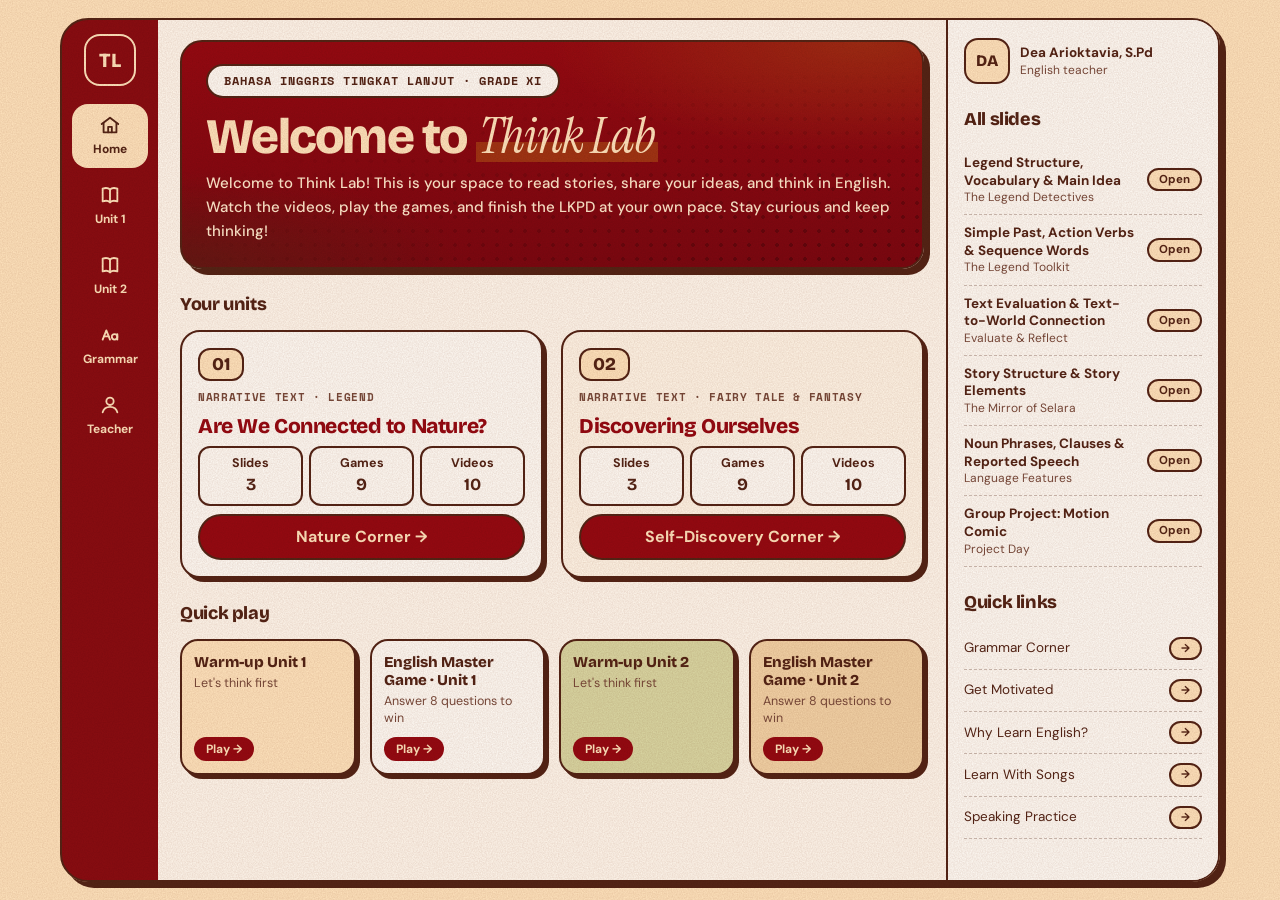
==== commit e5fd198e: "Add files via upload" ====
--- a/index.html
+++ b/index.html
@@ -10,7 +10,7 @@
 <link rel="stylesheet" href="style.css?v=1795030000">
 <link rel="stylesheet" href="retro.css?v=1795030000">
 <link rel="stylesheet" href="neo.css?v=1795037000">
-<link rel="stylesheet" href="dash.css?v=1795900000">
+<link rel="stylesheet" href="dash.css?v=1795960000">
 </head>
 <body>
 <div class="dash">
@@ -25,7 +25,7 @@
   <div class="sheet-body" id="mb"></div>
 </div>
 
-<script src="data.js?v=1795780000"></script>
+<script src="data.js?v=1795960000"></script>
 <script src="app.js?v=1795900000"></script>
 </body>
 </html>
--- a/dash.css
+++ b/dash.css
@@ -59,8 +59,8 @@
 .utabs button[aria-selected="true"]{background:var(--red);color:var(--peach);box-shadow:var(--sh)}
 .utabs .sum{margin-left:auto;background:var(--peach)}
 #view .sgrid{display:grid;grid-template-columns:repeat(auto-fill,minmax(180px,1fr));gap:22px;margin:0;padding:0 8px 8px 0}
-#view .scard .s-top{min-height:84px}
-#view .scard .s-top em{font-size:1.7rem}
+#view .scard .s-top{min-height:142px;flex-direction:column-reverse;justify-content:flex-start;align-items:flex-start;gap:12px}
+#view .scard .s-top em{font-size:1.12rem;line-height:1.22;letter-spacing:-.01em;overflow-wrap:anywhere}
 #view .panel{margin:0;padding:0;max-width:none}
 #view .acts{display:grid;grid-template-columns:repeat(auto-fill,minmax(180px,1fr));gap:18px;margin:0}
 #view .unit .act b{font-size:1.05rem}
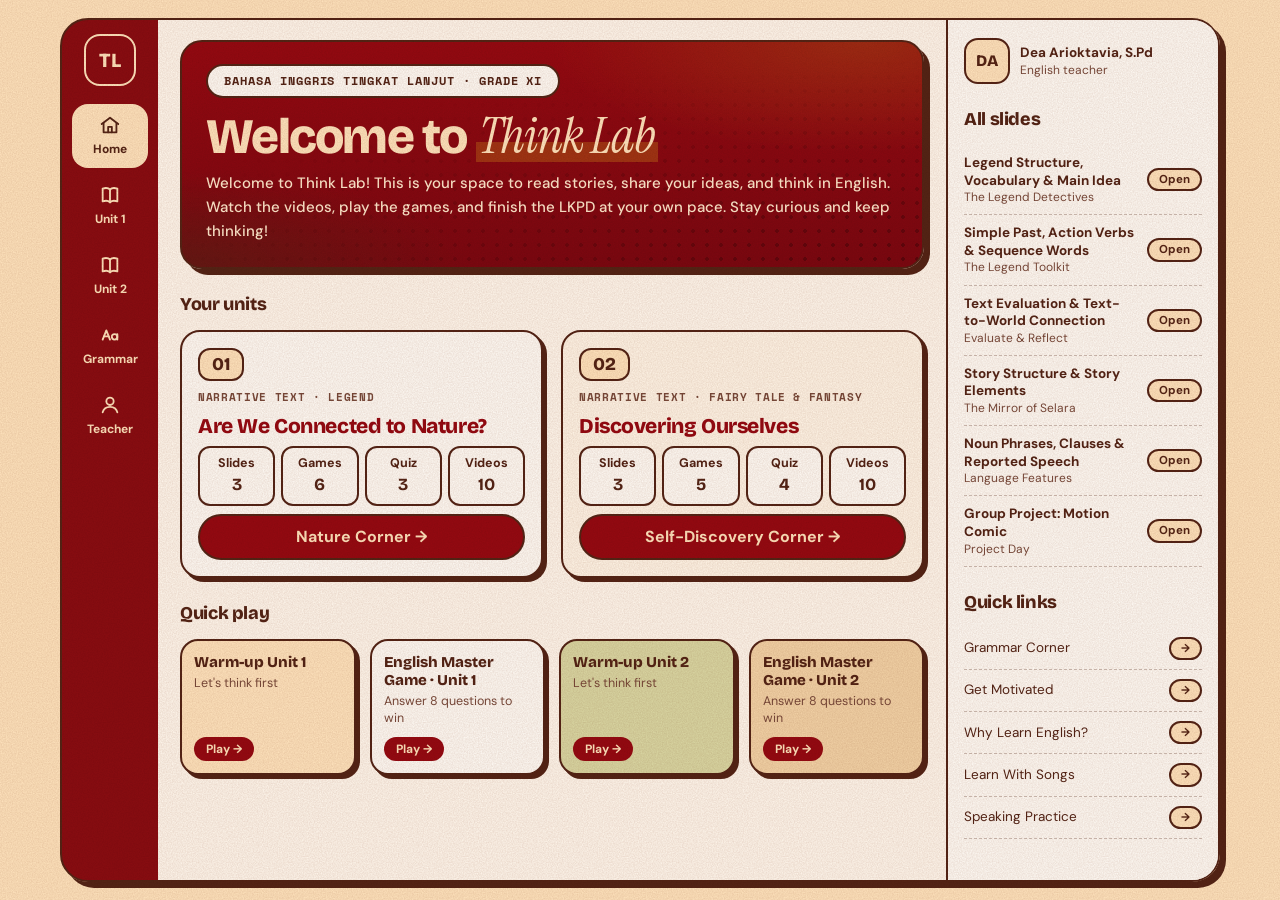
==== commit 8827b6ec: "Add files via upload" ====
--- a/index.html
+++ b/index.html
@@ -10,7 +10,7 @@
 <link rel="stylesheet" href="style.css?v=1795030000">
 <link rel="stylesheet" href="retro.css?v=1795030000">
 <link rel="stylesheet" href="neo.css?v=1795037000">
-<link rel="stylesheet" href="dash.css?v=1795960000">
+<link rel="stylesheet" href="dash.css?v=1795970000">
 </head>
 <body>
 <div class="dash">
@@ -26,6 +26,6 @@
 </div>
 
 <script src="data.js?v=1795960000"></script>
-<script src="app.js?v=1795900000"></script>
+<script src="app.js?v=1795970000"></script>
 </body>
 </html>
--- a/dash.css
+++ b/dash.css
@@ -28,7 +28,7 @@
 .ucard .uno{align-self:flex-start;font-family:var(--disp);font-weight:800;font-size:18px;background:var(--peach);border:2.5px solid var(--ink);border-radius:12px;padding:1px 12px}
 .ucard small{font-family:var(--mono);font-size:11px;font-weight:700;text-transform:uppercase;letter-spacing:.06em;color:var(--ink2)}
 .ucard h3{font-family:var(--disp);font-weight:800;letter-spacing:-.02em;font-size:21px;line-height:1.15;margin:0;color:var(--red);flex:1}
-.ubtns{display:grid;grid-template-columns:repeat(3,1fr);gap:6px}
+.ubtns{display:grid;grid-template-columns:repeat(4,1fr);gap:6px}
 .ubtns button{background:var(--cream2);border:2px solid var(--ink);border-radius:12px;padding:6px 2px;font-weight:700;font-size:12.5px;color:var(--ink)}
 .ubtns button b{display:block;font-family:var(--disp);font-size:17px}
 .ubtns button:hover{background:var(--mint)}
